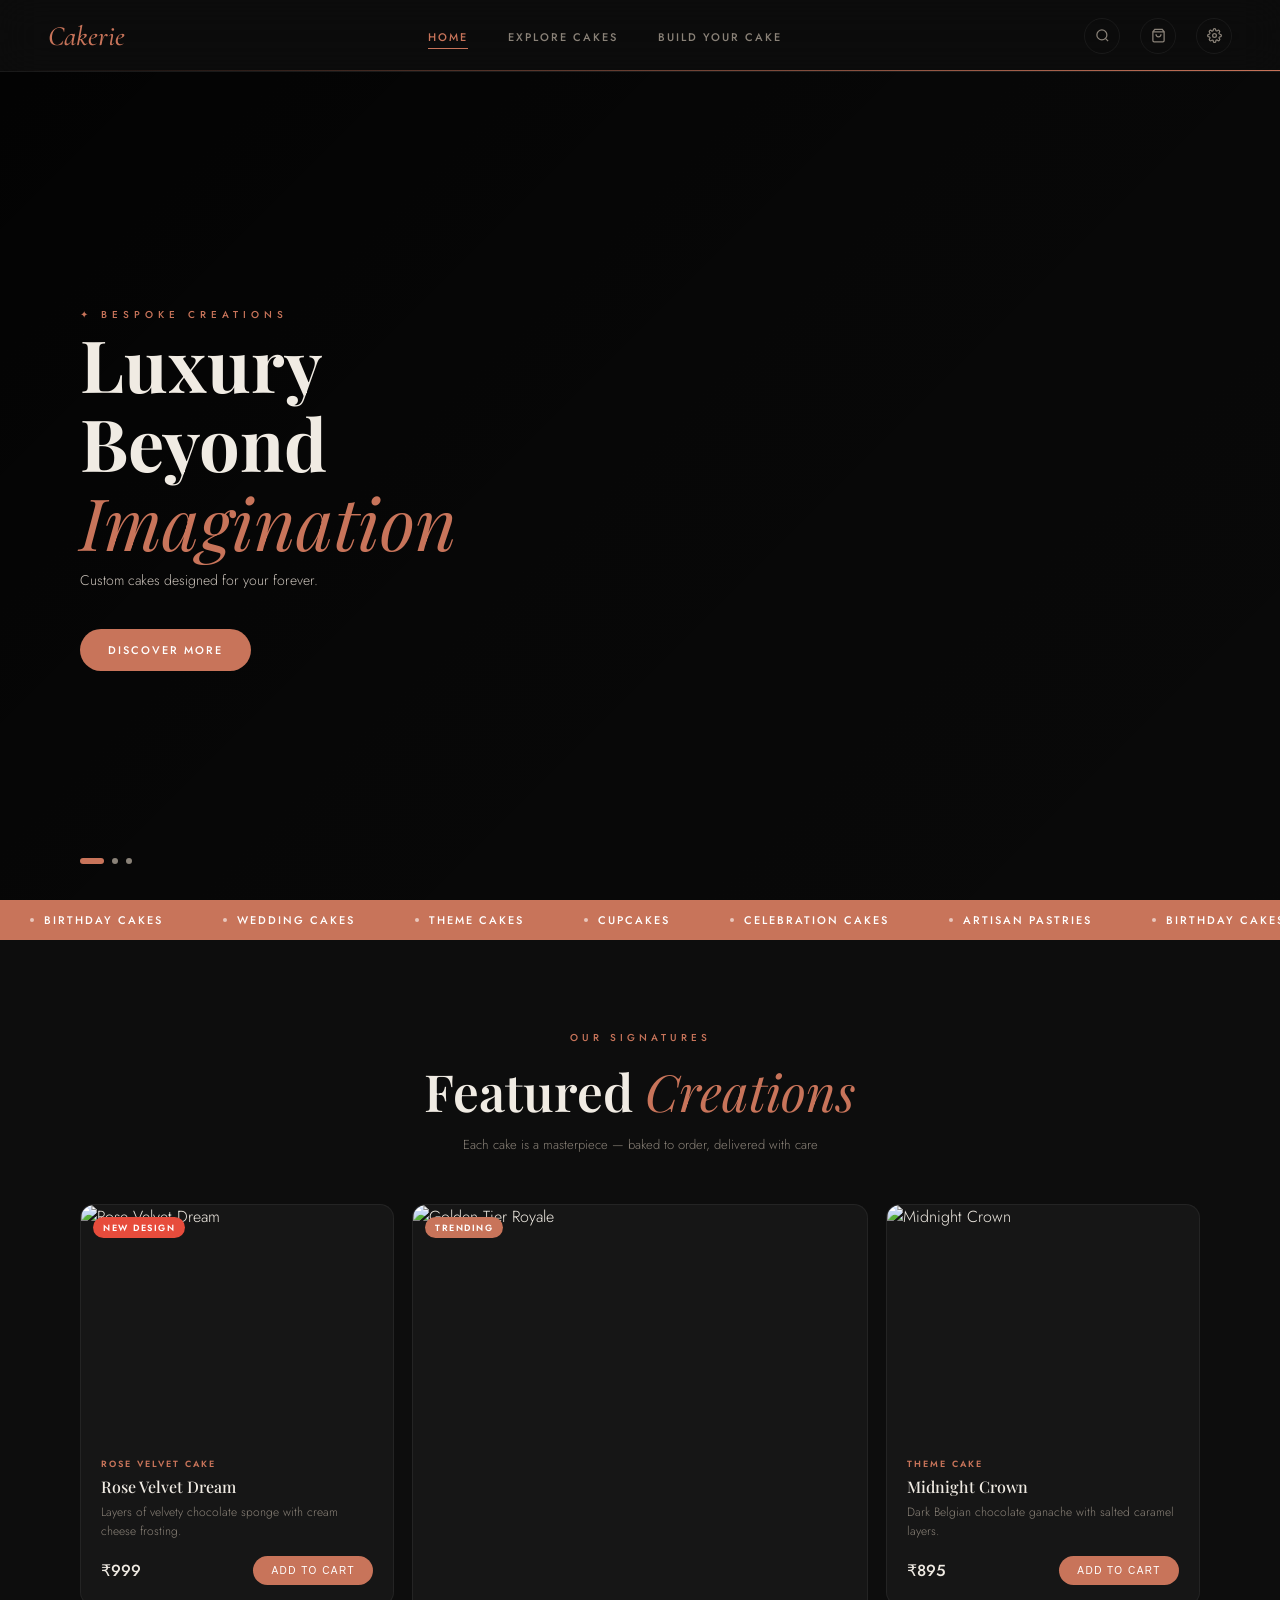
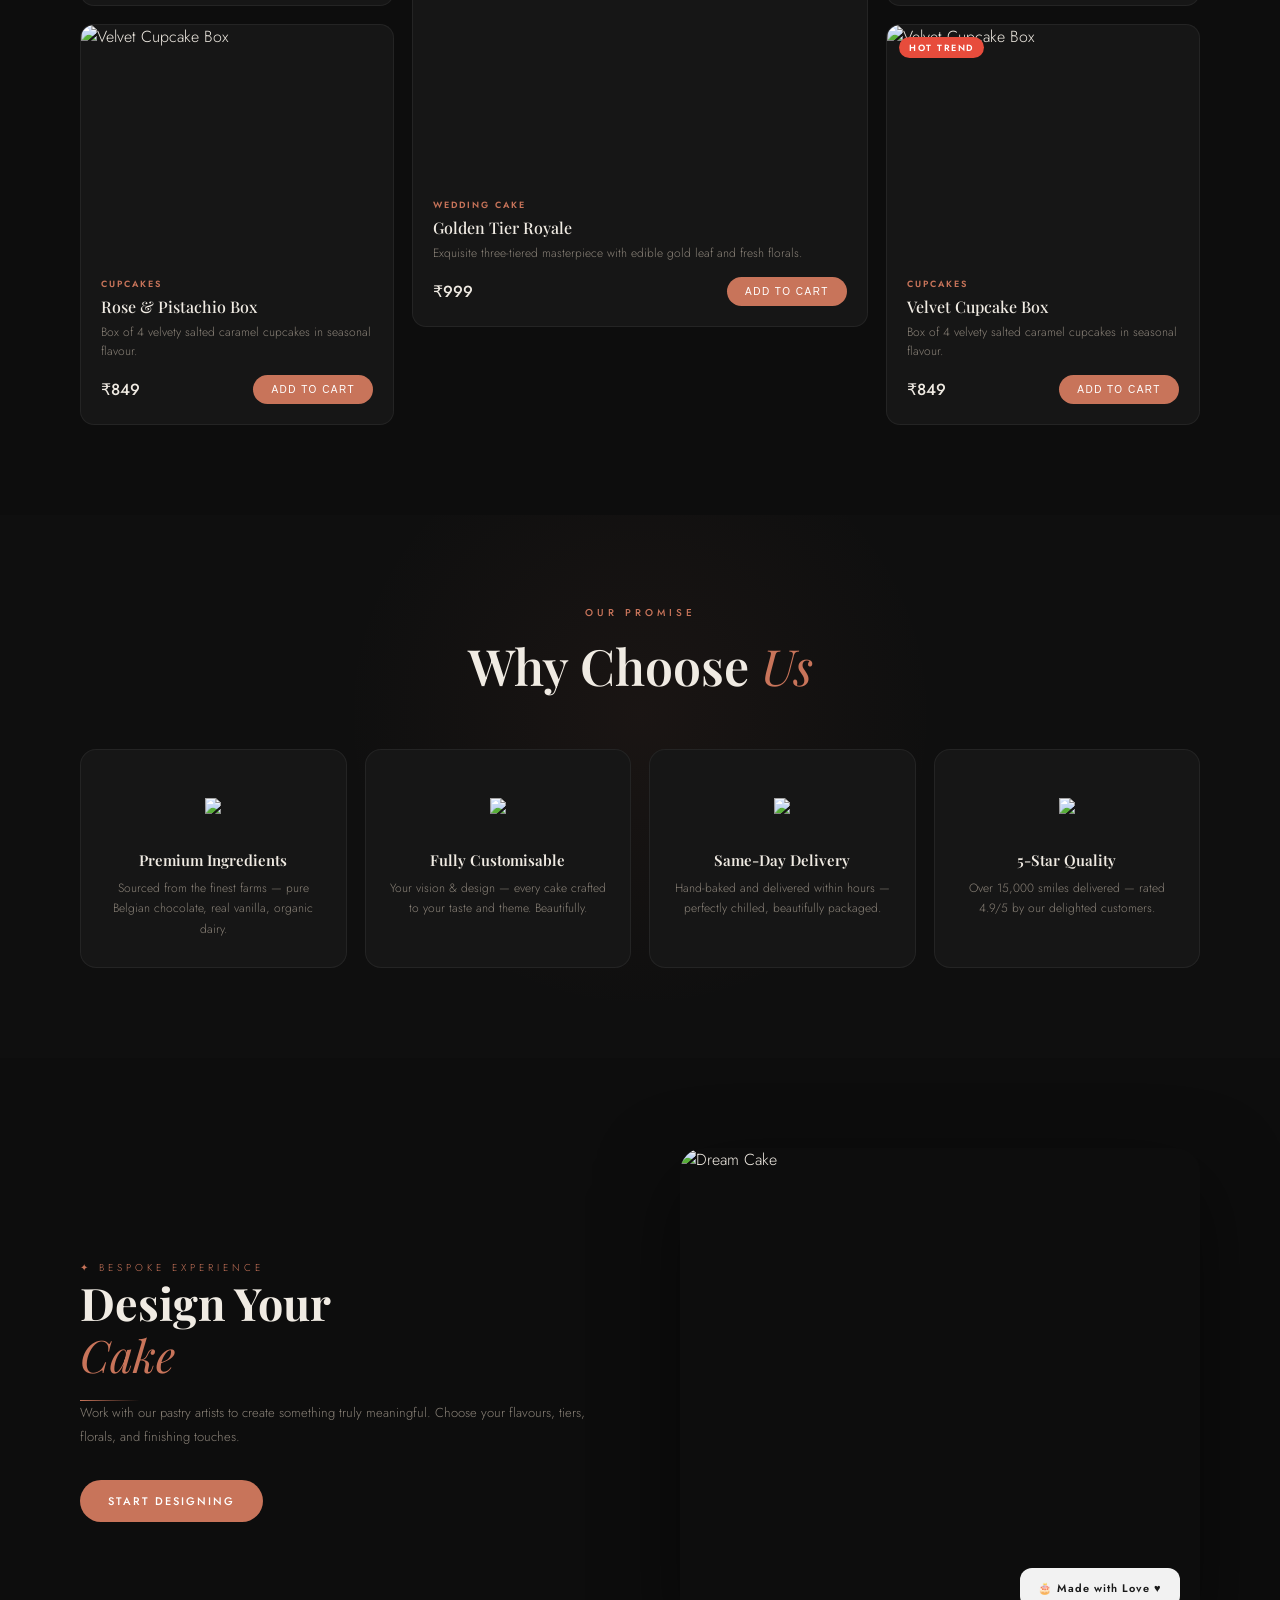
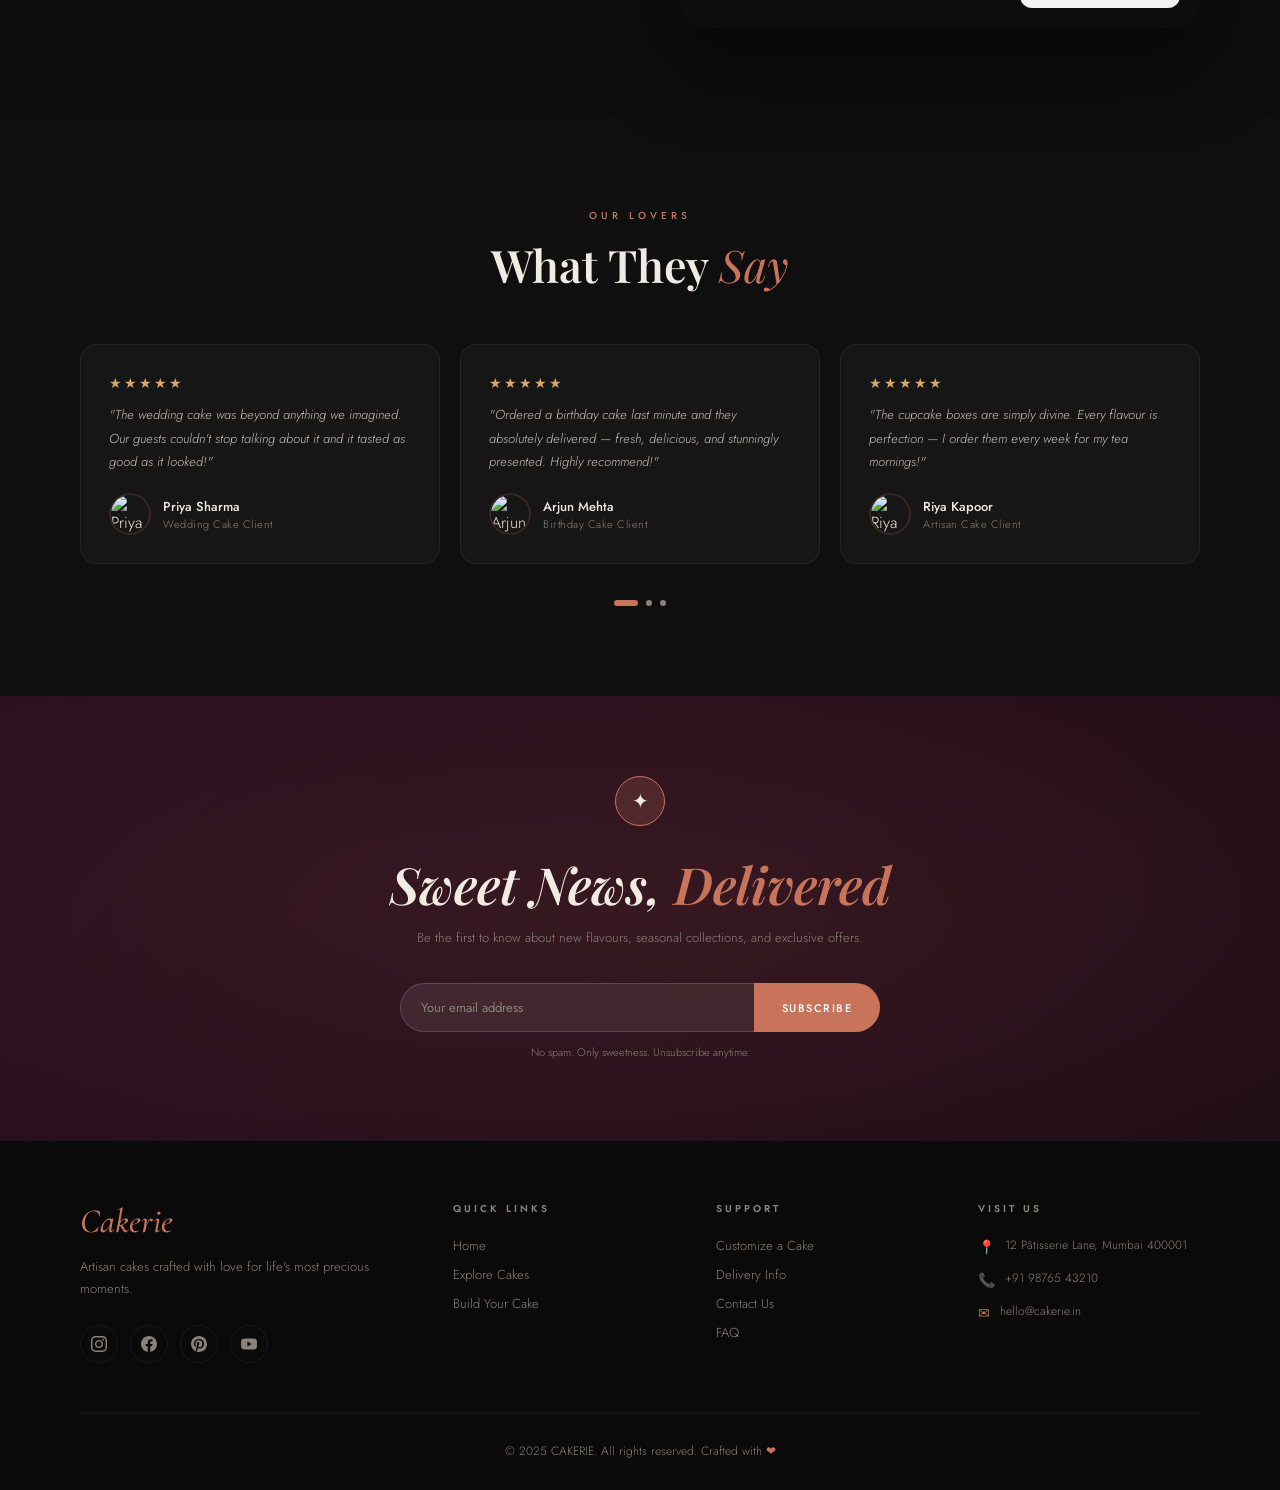
==== index.html @ caf5a342 "Made changes in 4 files" ====
<!DOCTYPE html>
<html lang="en">
<head>
  <meta charset="UTF-8" />
  <meta name="viewport" content="width=device-width, initial-scale=1.0"/>
  <title>Cakerie – Luxury Cakes</title>
  <link rel="preconnect" href="https://fonts.googleapis.com">
  <link rel="preconnect" href="https://fonts.gstatic.com" crossorigin>
  <link href="https://fonts.googleapis.com/css2?family=Playfair+Display:ital,wght@0,400;0,500;0,600;0,700;1,400;1,500&family=Cormorant+Garamond:ital,wght@0,300;0,400;0,500;1,400&family=Jost:wght@300;400;500;600&display=swap" rel="stylesheet">
  <link rel="stylesheet" href="style.css"/>
  <style>
    .hero {
      margin-top: 72px;
      height: calc(100vh - 72px);
      position: relative;
      overflow: hidden;
      display: flex;
      align-items: center;
    }
    .hero-slide {
      position: absolute;
      inset: 0;
      opacity: 0;
      transition: opacity 1.2s ease;
    }
    .hero-slide:nth-child(1) { animation: heroSlide1 18s ease infinite; }
    .hero-slide:nth-child(2) { animation: heroSlide2 18s ease infinite; }
    .hero-slide:nth-child(3) { animation: heroSlide3 18s ease infinite; }

    @keyframes heroSlide1 {
      0%, 30%  { opacity: 1; }
      35%, 65% { opacity: 0; }
      70%, 100%{ opacity: 0; }
    }
    @keyframes heroSlide2 {
      0%, 30%  { opacity: 0; }
      35%, 65% { opacity: 1; }
      70%, 100%{ opacity: 0; }
    }
    @keyframes heroSlide3 {
      0%, 60%  { opacity: 0; }
      65%, 95% { opacity: 1; }
      100%     { opacity: 0; }
    }

    .hero-slide img {
      width: 100%; height: 100%;
      object-fit: cover;
      animation: kenBurns 18s ease infinite;
    }
    @keyframes kenBurns {
      0%   { transform: scale(1) translateX(0); }
      50%  { transform: scale(1.06) translateX(-20px); }
      100% { transform: scale(1) translateX(0); }
    }

    .hero-overlay {
      position: absolute;
      inset: 0;
      background: linear-gradient(
        135deg,
        rgba(0,0,0,0.78) 0%,
        rgba(0,0,0,0.45) 50%,
        rgba(0,0,0,0.3) 100%
      );
    }

    .hero-content {
      position: relative;
      z-index: 5;
      padding: 0 80px;
      max-width: 600px;
    }

    .hero-eyebrow {
      font-size: 10px;
      font-weight: 500;
      letter-spacing: 5px;
      text-transform: uppercase;
      color: var(--accent);
      margin-bottom: 16px;
      animation: fadeInLeft 0.8s ease 0.3s both;
    }

    .hero-title {
      font-family: var(--font-serif);
      font-size: clamp(42px, 6vw, 72px);
      font-weight: 700;
      line-height: 1.1;
      color: var(--text-primary);
      margin-bottom: 8px;
      animation: fadeInLeft 0.9s ease 0.5s both;
    }
    .hero-title em {
      display: block;
      font-style: italic;
      font-weight: 400;
      color: var(--accent);
      animation: glowPulse 3s ease 1.5s infinite;
    }

    .hero-desc {
      font-size: 14px;
      color: var(--text-light);
      line-height: 1.7;
      margin-bottom: 36px;
      animation: fadeInLeft 1s ease 0.7s both;
    }

    .hero-cta {
      animation: fadeInLeft 1s ease 0.9s both;
    }
    .hero-dots {
      position: absolute;
      bottom: 36px;
      left: 80px;
      display: flex;
      gap: 8px;
      z-index: 5;
      animation: fadeIn 1s ease 1.5s both;
    }
.ticker-wrap {
  background: var(--accent);
  padding: 12px 0;
  overflow: hidden;
  position: relative;
}

.ticker-track {
  display: flex;
  gap: 0;
  white-space: nowrap;
  animation: marquee 22s linear infinite;
  width: max-content;
}
.ticker-item {
  display: inline-flex;
  align-items: center;
  gap: 10px;
  font-size: 11px;
  font-weight: 500;
  letter-spacing: 2px;
  text-transform: uppercase;
  color: #fff;
  padding: 0 30px;
}
.ticker-dot {
  width: 4px; height: 4px;
  background: rgba(255,255,255,0.6);
  border-radius: 50%;
  display: inline-block;
}
    .featured-section {
      padding: 90px 80px;
    }
    .featured-header {
      text-align: center;
      margin-bottom: 50px;
      animation: fadeInUp 0.8s ease both;
    }
    .featured-title {
      font-family: var(--font-serif);
      font-size: clamp(32px, 4vw, 52px);
      font-weight: 600;
      color: var(--text-primary);
    }
    .featured-title em {
      font-style: italic;
      color: var(--accent);
      font-weight: 400;
    }
    .featured-subtitle {
      font-size: 13px;
      color: var(--text-muted);
      margin-top: 10px;
    }

    .featured-grid {
      display: grid;
      grid-template-columns: 1fr 1.45fr 1fr;
      gap: 18px;
      align-items: start;
    }

    .featured-col {
      display: flex;
      flex-direction: column;
      gap: 18px;
    }

    .featured-center-card {
      position: relative;
    }
    .featured-center-card .product-card {
      animation-delay: 0.2s;
    }
    .featured-center-card .product-card-img {
      aspect-ratio: 3/4;
    }
.animate-float { animation: float 4s ease-in-out infinite; }
.animate-pulse-glow { animation: pulse-glow 2.5s ease infinite; }
.animate-fade-in-up { animation: fadeInUp 0.8s ease both; }
.anim-delay-1 { animation-delay: 0.1s; }
.anim-delay-2 { animation-delay: 0.2s; }
.anim-delay-3 { animation-delay: 0.3s; }
.anim-delay-4 { animation-delay: 0.4s; }
    .why-section {
      padding: 90px 80px;
      background: #0f0f0f;
      position: relative;
      overflow: hidden;
    }
    .why-section::before {
      content: '';
      position: absolute;
      top: -100px; left: 50%;
      transform: translateX(-50%);
      width: 600px; height: 600px;
      border-radius: 50%;
      background: radial-gradient(circle, rgba(200,116,90,0.06), transparent 70%);
      pointer-events: none;
    }
    .why-header {
      text-align: center;
      margin-bottom: 50px;
      position: relative;
      z-index: 1;
    }
    .why-title {
      font-family: var(--font-serif);
      font-size: clamp(30px, 4vw, 50px);
      font-weight: 600;
    }
    .why-title em { color: var(--accent); font-style: italic; font-weight: 400; }
    .why-grid {
      display: grid;
      grid-template-columns: repeat(4, 1fr);
      gap: 18px;
      position: relative;
      z-index: 1;
    }
    .design-section {
      padding: 90px 80px;
      display: grid;
      grid-template-columns: 1fr 1fr;
      gap: 80px;
      align-items: center;
    }
    .design-left { animation: fadeInLeft 0.9s ease 0.2s both; }
    .design-eyebrow {
      font-size: 10px;
      letter-spacing: 4px;
      text-transform: uppercase;
      color: var(--accent);
      margin-bottom: 16px;
    }
    .design-title {
      font-family: var(--font-serif);
      font-size: clamp(30px, 3.5vw, 50px);
      font-weight: 700;
      line-height: 1.15;
      margin-bottom: 20px;
    }
    .design-title em { color: var(--accent); font-style: italic; font-weight: 400; }
    .design-desc {
      font-size: 13px;
      color: var(--text-muted);
      line-height: 1.8;
      margin-bottom: 32px;
    }
    .design-right {
      position: relative;
      animation: fadeInRight 0.9s ease 0.3s both;
    }
    .design-img-wrap {
      border-radius: 24px;
      overflow: hidden;
      position: relative;
      box-shadow: 0 30px 80px rgba(0,0,0,0.5);
      animation: float 6s ease-in-out infinite;
    }
    .design-img-wrap img {
      width: 100%;
      height: 480px;
      object-fit: cover;
      transition: transform 0.6s ease;
    }
    .design-img-wrap:hover img { transform: scale(1.04); }
    .design-badge {
      position: absolute;
      bottom: 20px;
      right: 20px;
      background: rgba(255,255,255,0.95);
      color: #1a1a1a;
      padding: 12px 18px;
      border-radius: 12px;
      font-size: 11px;
      font-weight: 600;
      letter-spacing: 1px;
      backdrop-filter: blur(10px);
      animation: badgePop 0.6s cubic-bezier(0.34,1.56,0.64,1) 1s both;
    }
    .design-badge-icon { color: var(--accent); }
    .testimonial-section {
      padding: 90px 80px;
      background: #0f0f0f;
    }
    .testimonial-header {
      text-align: center;
      margin-bottom: 50px;
    }
    .testimonial-title {
      font-family: var(--font-serif);
      font-size: clamp(28px, 3.5vw, 48px);
      font-weight: 600;
    }
    .testimonial-title em { color: var(--accent); font-style: italic; font-weight: 400; }
    .testimonial-grid {
      display: grid;
      grid-template-columns: repeat(3, 1fr);
      gap: 20px;
    }
    .testimonial-card { animation-delay: 0.1s; }
    .testimonial-card:nth-child(2) { animation-delay: 0.2s; }
    .testimonial-card:nth-child(3) { animation-delay: 0.3s; }
    .testimonial-dots {
      display: flex;
      justify-content: center;
      margin-top: 36px;
      gap: 8px;
    }
    .newsletter-icon {
      width: 50px; height: 50px;
      border-radius: 50%;
      background: rgba(200,116,90,0.2);
      border: 1px solid var(--accent);
      display: flex; align-items: center; justify-content: center;
      font-size: 20px;
      margin: 0 auto 24px;
      animation: pulse-glow 2.5s ease infinite;
    }
    .newsletter-title {
      font-family: var(--font-serif);
      font-size: clamp(28px, 4vw, 52px);
      font-weight: 600;
      font-style: italic;
      text-align: center;
      margin-bottom: 10px;
      color: var(--text-primary);
    }
    .newsletter-title em { color: var(--accent); font-style: italic; }
    .newsletter-sub {
      text-align: center;
      font-size: 13px;
      color: var(--text-muted);
      margin-bottom: 36px;
    }
    .newsletter-wrap {
      text-align: center;
    }
    .newsletter-form {
      max-width: 480px;
      margin: 0 auto;
      display: flex;
    }
    .newsletter-note {
      font-size: 11px;
      color: var(--text-muted);
      margin-top: 12px;
      text-align: center;
    }

    @media (max-width: 1024px) {
      .featured-section {
        padding: 70px 40px;
      }
      .featured-grid {
        grid-template-columns: 1fr 1fr;
        gap: 16px;
      }
      .featured-center-card {
        grid-column: 1 / -1;
      }
      .why-section {
        padding: 70px 40px;
      }
      .why-grid {
        grid-template-columns: repeat(2, 1fr);
        gap: 16px;
      }
      .design-section {
        grid-template-columns: 1fr;
        gap: 40px;
      }
      .design-img-wrap {
        border-radius: 16px;
      }
      .design-img-wrap img {
        height: 380px;
      }
      .testimonial-section {
        padding: 70px 40px;
      }
      .testimonial-grid {
        grid-template-columns: repeat(2, 1fr);
        gap: 16px;
      }
    }

    @media (max-width: 767px) {
      .featured-section {
        padding: 50px 20px;
      }
      .featured-header {
        margin-bottom: 36px;
      }
      .featured-title {
        font-size: clamp(24px, 3.5vw, 36px);
      }
      .featured-subtitle {
        font-size: 12px;
      }
      .featured-grid {
        grid-template-columns: 1fr;
        gap: 12px;
      }
      .featured-col {
        gap: 12px;
      }
      .featured-center-card {
        grid-column: auto;
      }
      .why-section {
        padding: 50px 20px;
      }
      .why-title {
        font-size: clamp(24px, 3.5vw, 36px);
      }
      .why-grid {
        grid-template-columns: repeat(2, 1fr);
        gap: 12px;
      }
      .design-section {
        gap: 20px;
      }
      .design-title {
        font-size: clamp(24px, 3.5vw, 36px);
      }
      .design-img-wrap img {
        height: 300px;
      }
      .testimonial-section {
        padding: 50px 20px;
      }
      .testimonial-title {
        font-size: clamp(24px, 3.5vw, 36px);
      }
      .testimonial-grid {
        grid-template-columns: 1fr;
        gap: 12px;
      }
      .hero-arrows {
        display: none;
      }
      .hero-dots {
        left: 20px;
        bottom: 20px;
      }
    }

    @media (max-width: 639px) {
      .featured-section {
        padding: 36px 12px;
      }
      .featured-header {
        margin-bottom: 24px;
      }
      .featured-title {
        font-size: clamp(20px, 3vw, 28px);
      }
      .featured-subtitle {
        font-size: 11px;
      }
      .featured-grid {
        gap: 10px;
      }
      .featured-col {
        gap: 10px;
      }
      .why-section {
        padding: 36px 12px;
      }
      .why-header {
        margin-bottom: 28px;
      }
      .why-title {
        font-size: clamp(20px, 3vw, 28px);
      }
      .why-grid {
        grid-template-columns: 1fr;
        gap: 10px;
      }
      .feature-card {
        padding: 16px 12px;
      }
      .design-section {
        padding: 36px 12px;
        gap: 16px;
      }
      .design-title {
        font-size: clamp(20px, 3vw, 28px);
      }
      .design-desc {
        font-size: 12px;
      }
      .design-img-wrap img {
        height: 240px;
      }
      .design-badge {
        padding: 10px 14px;
        font-size: 10px;
      }
      .testimonial-section {
        padding: 36px 12px;
      }
      .testimonial-header {
        margin-bottom: 24px;
      }
      .testimonial-title {
        font-size: clamp(20px, 3vw, 28px);
      }
      .testimonial-grid {
        gap: 10px;
      }
      .newsletter-icon {
        width: 44px;
        height: 44px;
        font-size: 18px;
        margin: 0 auto 16px;
      }
      .newsletter-title {
        font-size: clamp(20px, 3.5vw, 36px);
      }
      .newsletter-sub {
        font-size: 12px;
      }
      .hero-dots {
        left: 12px;
      }
    }

    @media (max-width: 479px) {
      .featured-section {
        padding: 28px 8px;
      }
      .featured-header {
        margin-bottom: 20px;
      }
      .featured-title {
        font-size: clamp(18px, 2.5vw, 24px);
      }
      .featured-col {
        gap: 8px;
      }
      .featured-grid {
        gap: 8px;
      }
      .why-section {
        padding: 28px 8px;
      }
      .why-title {
        font-size: clamp(18px, 2.5vw, 24px);
      }
      .why-grid {
        gap: 8px;
      }
      .feature-card {
        padding: 12px 10px;
      }
      .design-section {
        padding: 28px 8px;
        gap: 12px;
      }
      .design-title {
        font-size: clamp(18px, 2.5vw, 26px);
      }
      .design-img-wrap img {
        height: 200px;
      }
      .testimonial-section {
        padding: 28px 8px;
      }
      .testimonial-title {
        font-size: clamp(18px, 2.5vw, 24px);
      }
      .testimonial-card {
        padding: 12px;
      }
      .newsletter-icon {
        width: 40px;
        height: 40px;
        font-size: 16px;
      }
      .newsletter-title {
        font-size: clamp(18px, 3vw, 28px);
      }
      .hero-dots {
        left: 8px;
        gap: 6px;
      }
    }
  </style>
</head>
<body>
  <nav class="navbar">
  <a href="index.html" class="nav-logo">Cakerie</a>
  
  <ul class="nav-links">
    <li><a href="index.html" class="active">Home</a></li>
    <li><a href="explore.html">Explore Cakes</a></li>
    <li><a href="build.html">Build Your Cake</a></li>
  </ul>
  
  <div class="nav-right">
    <div class="nav-icons">
      <a href="#" class="nav-icon" title="Search">
        <svg width="15" height="15" fill="none" stroke="currentColor" stroke-width="2" viewBox="0 0 24 24">
          <circle cx="11" cy="11" r="8"/>
          <path d="m21 21-4.35-4.35"/>
        </svg>
      </a>
      <a href="#" class="nav-icon" title="Cart">
        <svg width="15" height="15" fill="none" stroke="currentColor" stroke-width="2" viewBox="0 0 24 24">
          <path d="M6 2 3 6v14a2 2 0 0 0 2 2h14a2 2 0 0 0 2-2V6l-3-4z"/>
          <line x1="3" y1="6" x2="21" y2="6"/>
          <path d="M16 10a4 4 0 0 1-8 0"/>
        </svg>
      </a>
      <a href="#" class="nav-icon" title="Settings">
        <svg width="15" height="15" fill="none" stroke="currentColor" stroke-width="2" viewBox="0 0 24 24">
          <circle cx="12" cy="12" r="3"/>
          <path d="M19.4 15a1.65 1.65 0 0 0 .33 1.82l.06.06a2 2 0 0 1-2.83 2.83l-.06-.06a1.65 1.65 0 0 0-1.82-.33 1.65 1.65 0 0 0-1 1.51V21a2 2 0 0 1-4 0v-.09A1.65 1.65 0 0 0 9 19.4a1.65 1.65 0 0 0-1.82.33l-.06.06a2 2 0 0 1-2.83-2.83l.06-.06A1.65 1.65 0 0 0 4.68 15a1.65 1.65 0 0 0-1.51-1H3a2 2 0 0 1 0-4h.09A1.65 1.65 0 0 0 4.6 9a1.65 1.65 0 0 0-.33-1.82l-.06-.06a2 2 0 0 1 2.83-2.83l.06.06A1.65 1.65 0 0 0 9 4.68a1.65 1.65 0 0 0 1-1.51V3a2 2 0 0 1 4 0v.09a1.65 1.65 0 0 0 1 1.51 1.65 1.65 0 0 0 1.82-.33l.06-.06a2 2 0 0 1 2.83 2.83l-.06.06A1.65 1.65 0 0 0 19.4 9a1.65 1.65 0 0 0 1.51 1H21a2 2 0 0 1 0 4h-.09a1.65 1.65 0 0 0-1.51 1z"/>
        </svg>
      </a>
    </div>
    
   
    <div class="hamburger">
      <input type="checkbox" id="menu-toggle" class="hamburger-checkbox">
      <label for="menu-toggle" class="hamburger-label">
        <span></span>
        <span></span>
        <span></span>
      </label>
    </div>
  </div>
</nav>
  <section class="hero">
    <div class="hero-slides">
      <div class="hero-slide">
        <img src="https://images.unsplash.com/photo-1621303837174-89787a7d4729?w=1400&q=80" alt="Wedding Cake"/>
      </div>
      <div class="hero-slide">
        <img src="https://images.unsplash.com/photo-1558618666-fcd25c85cd64?w=1400&q=80" alt="Birthday Cake"/>
      </div>
      <div class="hero-slide">
        <img src="https://images.unsplash.com/photo-1578985545062-69928b1d9587?w=1400&q=80" alt="Luxury Cake"/>
      </div>
    </div>
    <div class="hero-overlay"></div>
    <div class="hero-content">
      <span class="hero-eyebrow">✦ Bespoke Creations</span>
      <h1 class="hero-title">
        Luxury Beyond
        <em>Imagination</em>
      </h1>
      <p class="hero-desc">Custom cakes designed for your forever.</p>
      <div class="hero-cta">
        <a href="explore.html" class="btn-primary"><span>Discover More</span></a>
      </div>
    </div>
    <div class="hero-dots">
      <div class="dot active"></div>
      <div class="dot"></div>
      <div class="dot"></div>
    </div>
  </section>
  <div class="ticker-wrap">
    <div class="ticker-track">
      <span class="ticker-item"><span class="ticker-dot"></span> Birthday Cakes</span>
      <span class="ticker-item"><span class="ticker-dot"></span> Wedding Cakes</span>
      <span class="ticker-item"><span class="ticker-dot"></span> Theme Cakes</span>
      <span class="ticker-item"><span class="ticker-dot"></span> Cupcakes</span>
      <span class="ticker-item"><span class="ticker-dot"></span> Celebration Cakes</span>
      <span class="ticker-item"><span class="ticker-dot"></span> Artisan Pastries</span>
      <span class="ticker-item"><span class="ticker-dot"></span> Birthday Cakes</span>
      <span class="ticker-item"><span class="ticker-dot"></span> Wedding Cakes</span>
      <span class="ticker-item"><span class="ticker-dot"></span> Theme Cakes</span>
      <span class="ticker-item"><span class="ticker-dot"></span> Cupcakes</span>
      <span class="ticker-item"><span class="ticker-dot"></span> Celebration Cakes</span>
      <span class="ticker-item"><span class="ticker-dot"></span> Artisan Pastries</span>
    </div>
  </div>
  <section class="featured-section">
    <div class="featured-header">
      <span class="section-label">Our Signatures</span>
      <h2 class="featured-title">Featured <em>Creations</em></h2>
      <p class="featured-subtitle">Each cake is a masterpiece — baked to order, delivered with care</p>
    </div>
    <div class="featured-grid">
      <div class="featured-col">
        <div class="product-card animate-fade-in-up anim-delay-1">
          <div class="product-card-img">
            <img src="https://images.unsplash.com/photo-1562777717-dc6984f65a63?w=600&q=80" alt="Rose Velvet Dream"/>
            <div class="product-card-overlay">
              <a href="explore.html" class="btn-outline" style="font-size:10px;padding:8px 16px;">View Details</a>
            </div>
            <span class="product-card-badge badge-hot">New Design</span>
          </div>
          <div class="product-card-body">
            <div class="product-card-cat">Rose Velvet Cake</div>
            <div class="product-card-name">Rose Velvet Dream</div>
            <p class="product-card-desc">Layers of velvety chocolate sponge with cream cheese frosting.</p>
            <div class="product-card-footer">
              <span class="product-price">₹999</span>
              <button class="btn-cart">Add to Cart</button>
            </div>
          </div>
        </div>
        <div class="product-card animate-fade-in-up anim-delay-3" style="animation-delay:0.5s;">
          <div class="product-card-img">
            <img src="https://images.unsplash.com/photo-1514517521153-1be72277b32f?w=600&q=80" alt="Velvet Cupcake Box"/>
            <div class="product-card-overlay">
              <a href="explore.html" class="btn-outline" style="font-size:10px;padding:8px 16px;">View Details</a>
            </div>
          </div>
          <div class="product-card-body">
            <div class="product-card-cat">Cupcakes</div>
            <div class="product-card-name">Rose & Pistachio Box</div>
            <p class="product-card-desc">Box of 4 velvety salted caramel cupcakes in seasonal flavour.</p>
            <div class="product-card-footer">
              <span class="product-price">₹849</span>
              <button class="btn-cart">Add to Cart</button>
            </div>
          </div>
        </div>
      </div>
      <div class="featured-center-card">
        <div class="product-card" style="animation-delay:0.2s;">
          <div class="product-card-img" style="aspect-ratio:3/3.8;">
            <img src="https://images.unsplash.com/photo-1586985289688-ca3cf47d3e6e?w=800&q=80" alt="Golden Tier Royale"/>
            <div class="product-card-overlay">
              <a href="explore.html" class="btn-outline">View Details</a>
            </div>
            <span class="product-card-badge badge-popular">Trending</span>
          </div>
          <div class="product-card-body">
            <div class="product-card-cat">Wedding Cake</div>
            <div class="product-card-name">Golden Tier Royale</div>
            <p class="product-card-desc">Exquisite three-tiered masterpiece with edible gold leaf and fresh florals.</p>
            <div class="product-card-footer">
              <span class="product-price">₹999</span>
              <button class="btn-cart">Add to Cart</button>
            </div>
          </div>
        </div>
      </div>
      <div class="featured-col">
        <div class="product-card animate-fade-in-up anim-delay-2" style="animation-delay:0.3s;">
          <div class="product-card-img">
            <img src="https://images.unsplash.com/photo-1606890737304-57a1ca8a5b62?w=600&q=80" alt="Midnight Crown"/>
            <div class="product-card-overlay">
              <a href="explore.html" class="btn-outline" style="font-size:10px;padding:8px 16px;">View Details</a>
            </div>
          </div>
          <div class="product-card-body">
            <div class="product-card-cat">Theme Cake</div>
            <div class="product-card-name">Midnight Crown</div>
            <p class="product-card-desc">Dark Belgian chocolate ganache with salted caramel layers.</p>
            <div class="product-card-footer">
              <span class="product-price">₹895</span>
              <button class="btn-cart">Add to Cart</button>
            </div>
          </div>
        </div>
        <div class="product-card animate-fade-in-up" style="animation-delay:0.6s;">
          <div class="product-card-img">
            <img src="https://images.unsplash.com/photo-1563729784474-d77dbb933a9e?w=600&q=80" alt="Velvet Cupcake Box"/>
            <div class="product-card-overlay">
              <a href="explore.html" class="btn-outline" style="font-size:10px;padding:8px 16px;">View Details</a>
            </div>
            <span class="product-card-badge badge-hot">Hot Trend</span>
          </div>
          <div class="product-card-body">
            <div class="product-card-cat">Cupcakes</div>
            <div class="product-card-name">Velvet Cupcake Box</div>
            <p class="product-card-desc">Box of 4 velvety salted caramel cupcakes in seasonal flavour.</p>
            <div class="product-card-footer">
              <span class="product-price">₹849</span>
              <button class="btn-cart">Add to Cart</button>
            </div>
          </div>
        </div>
      </div>
    </div>
  </section>
  <section class="why-section">
    <div class="why-header">
      <span class="section-label">Our Promise</span>
      <h2 class="why-title">Why Choose <em>Us</em></h2>
    </div>
    <div class="why-grid">
      <div class="feature-card animate-fade-in-up anim-delay-1">
        <div class="feature-icon"><img src="https://www.svgrepo.com/show/498171/medal-star.svg"></div>
        <div class="feature-title">Premium Ingredients</div>
        <p class="feature-desc">Sourced from the finest farms — pure Belgian chocolate, real vanilla, organic dairy.</p>
      </div>
      <div class="feature-card animate-fade-in-up anim-delay-2">
        <div class="feature-icon"><img src="https://www.svgrepo.com/show/532242/palette.svg"></div>
        <div class="feature-title">Fully Customisable</div>
        <p class="feature-desc">Your vision & design — every cake crafted to your taste and theme. Beautifully.</p>
      </div>
      <div class="feature-card animate-fade-in-up anim-delay-3">
        <div class="feature-icon"><img src="https://www.svgrepo.com/show/511613/car-round-650.svg"></div>
        <div class="feature-title">Same-Day Delivery</div>
        <p class="feature-desc">Hand-baked and delivered within hours — perfectly chilled, beautifully packaged.</p>
      </div>
      <div class="feature-card animate-fade-in-up anim-delay-4">
        <div class="feature-icon"><img src="https://www.svgrepo.com/show/529943/star-fall-minimalistic.svg"></div>
        <div class="feature-title">5-Star Quality</div>
        <p class="feature-desc">Over 15,000 smiles delivered — rated 4.9/5 by our delighted customers.</p>
      </div>
    </div>
  </section>
  <section class="design-section">
    <div class="design-left">
      <span class="design-eyebrow">✦ Bespoke Experience</span>
      <h2 class="design-title">
        Design Your<br/>
        <em>Cake</em>
      </h2>
      <div class="section-divider"></div>
      <p class="design-desc">Work with our pastry artists to create something truly meaningful. Choose your flavours, tiers, florals, and finishing touches.</p>
      <a href="build.html" class="btn-primary"><span>Start Designing</span></a>
    </div>
    <div class="design-right">
      <div class="design-img-wrap">
        <img src="https://images.unsplash.com/photo-1571115177098-24ec42ed204d?w=800&q=80" alt="Dream Cake"/>
        <div class="design-badge">
          <span class="design-badge-icon">🎂</span> Made with Love ♥
        </div>
      </div>
    </div>
  </section>
  <section class="testimonial-section">
    <div class="testimonial-header">
      <span class="section-label">Our Lovers</span>
      <h2 class="testimonial-title">What They <em>Say</em></h2>
    </div>
    <div class="testimonial-grid">
      <div class="testimonial-card" style="animation-delay:0.1s;">
        <div class="stars">
          <span class="star">★</span><span class="star">★</span><span class="star">★</span><span class="star">★</span><span class="star">★</span>
        </div>
        <p class="testimonial-text">"The wedding cake was beyond anything we imagined. Our guests couldn't stop talking about it and it tasted as good as it looked!"</p>
        <div class="testimonial-author">
          <img class="author-avatar" src="https://i.pravatar.cc/80?img=47" alt="Priya Sharma"/>
          <div>
            <div class="author-name">Priya Sharma</div>
            <div class="author-role">Wedding Cake Client</div>
          </div>
        </div>
      </div>
      <div class="testimonial-card" style="animation-delay:0.2s;">
        <div class="stars">
          <span class="star">★</span><span class="star">★</span><span class="star">★</span><span class="star">★</span><span class="star">★</span>
        </div>
        <p class="testimonial-text">"Ordered a birthday cake last minute and they absolutely delivered — fresh, delicious, and stunningly presented. Highly recommend!"</p>
        <div class="testimonial-author">
          <img class="author-avatar" src="https://i.pravatar.cc/80?img=32" alt="Arjun Mehta"/>
          <div>
            <div class="author-name">Arjun Mehta</div>
            <div class="author-role">Birthday Cake Client</div>
          </div>
        </div>
      </div>
      <div class="testimonial-card" style="animation-delay:0.3s;">
        <div class="stars">
          <span class="star">★</span><span class="star">★</span><span class="star">★</span><span class="star">★</span><span class="star">★</span>
        </div>
        <p class="testimonial-text">"The cupcake boxes are simply divine. Every flavour is perfection — I order them every week for my tea mornings!"</p>
        <div class="testimonial-author">
          <img class="author-avatar" src="https://i.pravatar.cc/80?img=56" alt="Riya Kapoor"/>
          <div>
            <div class="author-name">Riya Kapoor</div>
            <div class="author-role">Artisan Cake Client</div>
          </div>
        </div>
      </div>
    </div>
    <div class="testimonial-dots">
      <div class="dot active"></div>
      <div class="dot"></div>
      <div class="dot"></div>
    </div>
  </section>
  <section class="newsletter-section">
    <div style="position:relative;z-index:1;animation:fadeInUp 0.8s ease both;">
      <div class="newsletter-icon">✦</div>
      <h2 class="newsletter-title">Sweet News, <em>Delivered</em></h2>
      <p class="newsletter-sub">Be the first to know about new flavours, seasonal collections, and exclusive offers.</p>
      <div class="newsletter-wrap">
        <form class="newsletter-form">
          <input type="email" class="newsletter-input" placeholder="Your email address" required/>
          <button type="submit" class="newsletter-btn">Subscribe</button>
        </form>
        <p class="newsletter-note">No spam. Only sweetness. Unsubscribe anytime.</p>
      </div>
    </div>
  </section>
  <footer>
    <div class="footer-grid">
      <div>
        <a href="index.html" class="footer-logo">Cakerie</a>
        <p class="footer-tagline">Artisan cakes crafted with love for life's most precious moments.</p>
        <div class="footer-socials">
          <a href="#" class="social-icon" title="Instagram">
            <svg width="16" height="16" fill="currentColor" viewBox="0 0 24 24"><path d="M12 2.163c3.204 0 3.584.012 4.85.07 3.252.148 4.771 1.691 4.919 4.919.058 1.265.069 1.645.069 4.849 0 3.205-.012 3.584-.069 4.849-.149 3.225-1.664 4.771-4.919 4.919-1.266.058-1.644.07-4.85.07-3.204 0-3.584-.012-4.849-.07-3.26-.149-4.771-1.699-4.919-4.92-.058-1.265-.07-1.644-.07-4.849 0-3.204.013-3.583.07-4.849.149-3.227 1.664-4.771 4.919-4.919 1.266-.057 1.645-.069 4.849-.069zm0-2.163c-3.259 0-3.667.014-4.947.072-4.358.2-6.78 2.618-6.98 6.98-.059 1.281-.073 1.689-.073 4.948 0 3.259.014 3.668.072 4.948.2 4.358 2.618 6.78 6.98 6.98 1.281.058 1.689.072 4.948.072 3.259 0 3.668-.014 4.948-.072 4.354-.2 6.782-2.618 6.979-6.98.059-1.28.073-1.689.073-4.948 0-3.259-.014-3.667-.072-4.947-.196-4.354-2.617-6.78-6.979-6.98-1.281-.059-1.69-.073-4.949-.073zm0 5.838c-3.403 0-6.162 2.759-6.162 6.162s2.759 6.163 6.162 6.163 6.162-2.759 6.162-6.163c0-3.403-2.759-6.162-6.162-6.162zm0 10.162c-2.209 0-4-1.79-4-4 0-2.209 1.791-4 4-4s4 1.791 4 4c0 2.21-1.791 4-4 4zm6.406-11.845c-.796 0-1.441.645-1.441 1.44s.645 1.44 1.441 1.44c.795 0 1.439-.645 1.439-1.44s-.644-1.44-1.439-1.44z"/></svg>
          </a>
          <a href="#" class="social-icon" title="Facebook">
            <svg width="16" height="16" fill="currentColor" viewBox="0 0 24 24"><path d="M24 12.073c0-6.627-5.373-12-12-12s-12 5.373-12 12c0 5.99 4.388 10.954 10.125 11.854v-8.385H7.078v-3.47h3.047V9.43c0-3.007 1.792-4.669 4.533-4.669 1.312 0 2.686.235 2.686.235v2.953H15.83c-1.491 0-1.956.925-1.956 1.874v2.25h3.328l-.532 3.47h-2.796v8.385C19.612 23.027 24 18.062 24 12.073z"/></svg>
          </a>
          <a href="#" class="social-icon" title="Pinterest">
            <svg width="16" height="16" fill="currentColor" viewBox="0 0 24 24"><path d="M12 0c-6.627 0-12 5.372-12 12 0 5.084 3.163 9.426 7.627 11.174-.105-.949-.2-2.405.042-3.441.218-.937 1.407-5.965 1.407-5.965s-.359-.719-.359-1.782c0-1.668.967-2.914 2.171-2.914 1.023 0 1.518.769 1.518 1.69 0 1.029-.655 2.568-.994 3.995-.283 1.194.599 2.169 1.777 2.169 2.133 0 3.772-2.249 3.772-5.495 0-2.873-2.064-4.882-5.012-4.882-3.414 0-5.418 2.561-5.418 5.207 0 1.031.397 2.138.893 2.738a.36.36 0 0 1 .083.345l-.333 1.36c-.053.22-.174.267-.402.161-1.499-.698-2.436-2.889-2.436-4.649 0-3.785 2.75-7.262 7.929-7.262 4.163 0 7.398 2.967 7.398 6.931 0 4.136-2.607 7.464-6.227 7.464-1.216 0-2.359-.632-2.75-1.378l-.748 2.853c-.271 1.043-1.002 2.35-1.492 3.146C9.57 23.812 10.763 24 12 24c6.627 0 12-5.373 12-12 0-6.628-5.373-12-12-12z"/></svg>
          </a>
          <a href="#" class="social-icon" title="YouTube">
            <svg width="16" height="16" fill="currentColor" viewBox="0 0 24 24"><path d="M23.495 6.205a3.007 3.007 0 0 0-2.088-2.088c-1.87-.501-9.396-.501-9.396-.501s-7.507-.01-9.396.501A3.007 3.007 0 0 0 .527 6.205a31.247 31.247 0 0 0-.522 5.805 31.247 31.247 0 0 0 .522 5.783 3.007 3.007 0 0 0 2.088 2.088c1.868.502 9.396.502 9.396.502s7.506 0 9.396-.502a3.007 3.007 0 0 0 2.088-2.088 31.247 31.247 0 0 0 .5-5.783 31.247 31.247 0 0 0-.5-5.805zM9.609 15.601V8.408l6.264 3.602z"/></svg>
          </a>
        </div>
      </div>
      <div>
        <div class="footer-heading">Quick Links</div>
        <div class="footer-links">
          <a href="index.html">Home</a>
          <a href="explore.html">Explore Cakes</a>
          <a href="build.html">Build Your Cake</a>
          
        </div>
      </div>
      <div>
        <div class="footer-heading">Support</div>
        <div class="footer-links">
          <a href="#">Customize a Cake</a>
          <a href="#">Delivery Info</a>
          <a href="#">Contact Us</a>
          <a href="#">FAQ</a>
        </div>
      </div>
      <div>
        <div class="footer-heading">Visit Us</div>
        <div class="footer-contact-item">
          <span class="footer-contact-icon">📍</span>
          <span>12 Pâtisserie Lane, Mumbai 400001</span>
        </div>
        <div class="footer-contact-item">
          <span class="footer-contact-icon">📞</span>
          <span>+91 98765 43210</span>
        </div>
        <div class="footer-contact-item">
          <span class="footer-contact-icon">✉</span>
          <span>hello@cakerie.in</span>
        </div>
      </div>
    </div>
    <div class="footer-bottom">
      © 2025 CAKERIE. All rights reserved. Crafted with <span class="heart">❤</span>
    </div>
  </footer>
</body>
</html>
---- style.css ----
:root {
  --bg-dark: #0d0d0d;
  --bg-card: #161616;
  --bg-card2: #1a1a1a;
  --accent: #c8745a;
  --accent-light: #e8957a;
  --accent-gold: #d4a96a;
  --text-primary: #f0ebe3;
  --text-muted: #8a8278;
  --text-light: #c8c0b8;
  --border: rgba(200,116,90,0.18);
  --border-subtle: rgba(255,255,255,0.06);
  --font-serif: 'Playfair Display', serif;
  --font-display: 'Cormorant Garamond', serif;
  --font-body: 'Jost', sans-serif;
}

*, *::before, *::after { box-sizing: border-box; margin: 0; padding: 0; }

html { scroll-behavior: smooth; }

body {
  background: var(--bg-dark);
  color: var(--text-primary);
  font-family: var(--font-body);
  font-weight: 300;
  overflow-x: hidden;
}

a { text-decoration: none; color: inherit; transition: color 0.3s ease; }
img { display: block; max-width: 100%; }
ul { list-style: none; }


@keyframes fadeInUp {
  from { opacity: 0; transform: translateY(40px); }
  to   { opacity: 1; transform: translateY(0); }
}
@keyframes fadeInDown {
  from { opacity: 0; transform: translateY(-30px); }
  to   { opacity: 1; transform: translateY(0); }
}
@keyframes fadeInLeft {
  from { opacity: 0; transform: translateX(-50px); }
  to   { opacity: 1; transform: translateX(0); }
}
@keyframes fadeInRight {
  from { opacity: 0; transform: translateX(50px); }
  to   { opacity: 1; transform: translateX(0); }
}
@keyframes fadeIn {
  from { opacity: 0; }
  to   { opacity: 1; }
}
@keyframes scaleIn {
  from { opacity: 0; transform: scale(0.85); }
  to   { opacity: 1; transform: scale(1); }
}
@keyframes shimmer {
  0%   { background-position: -200% center; }
  100% { background-position: 200% center; }
}
@keyframes float {
  0%, 100% { transform: translateY(0px); }
  50%       { transform: translateY(-12px); }
}
@keyframes pulse-glow {
  0%, 100% { box-shadow: 0 0 20px rgba(200,116,90,0.3); }
  50%       { box-shadow: 0 0 40px rgba(200,116,90,0.6); }
}
@keyframes marquee {
  0%   { transform: translateX(0); }
  100% { transform: translateX(-50%); }
}
@keyframes spin-slow {
  from { transform: rotate(0deg); }
  to   { transform: rotate(360deg); }
}
@keyframes slideInBanner {
  0%   { opacity: 0; transform: scale(1.08) translateX(20px); }
  100% { opacity: 1; transform: scale(1) translateX(0); }
}
@keyframes glowPulse {
  0%, 100% { text-shadow: 0 0 20px rgba(200,116,90,0.4); }
  50%       { text-shadow: 0 0 40px rgba(200,116,90,0.8), 0 0 60px rgba(200,116,90,0.4); }
}
@keyframes starTwinkle {
  0%, 100% { opacity: 1; transform: scale(1); }
  50%       { opacity: 0.6; transform: scale(0.8); }
}
@keyframes backgroundShift {
  0%   { background-position: 0% 50%; }
  50%  { background-position: 100% 50%; }
  100% { background-position: 0% 50%; }
}
@keyframes navSlide {
  from { opacity: 0; transform: translateY(-100%); }
  to   { opacity: 1; transform: translateY(0); }
}
@keyframes logoAppear {
  from { opacity: 0; transform: scale(0.5) rotate(-10deg); }
  to   { opacity: 1; transform: scale(1) rotate(0deg); }
}
@keyframes badgePop {
  0%   { transform: scale(0) rotate(-20deg); }
  60%  { transform: scale(1.15) rotate(5deg); }
  100% { transform: scale(1) rotate(0deg); }
}


.navbar {
  position: fixed;
  top: 0; left: 0; right: 0;
  z-index: 1000;
  display: flex;
  align-items: center;
  justify-content: space-between;
  padding: 0 48px;
  height: 72px;
  background: rgba(13,13,13,0.92);
  backdrop-filter: blur(20px);
  -webkit-backdrop-filter: blur(20px);
  border-bottom: 1px solid var(--border-subtle);
  animation: navSlide 0.8s cubic-bezier(0.16,1,0.3,1) both;
}

.navbar::after {
  content: '';
  position: absolute;
  bottom: 0; left: 0; right: 0;
  height: 1px;
  background: linear-gradient(90deg, transparent, var(--accent), transparent);
  animation: shimmer 3s linear infinite;
  background-size: 200% auto;
}


.nav-logo {
  font-family: var(--font-display);
  font-size: 28px;
  font-weight: 500;
  font-style: italic;
  color: var(--accent);
  animation: logoAppear 1s cubic-bezier(0.34,1.56,0.64,1) 0.3s both;
  transition: transform 0.3s ease, text-shadow 0.3s ease;
  display: inline-block;
  cursor: pointer;
}
.nav-logo:hover {
  transform: scale(1.05);
  text-shadow: 0 0 20px rgba(200,116,90,0.5);
}


.nav-links {
  display: flex;
  gap: 40px;
  align-items: center;
  list-style: none;
  margin: 0;
  padding: 0;
}

.nav-links li {
  animation: fadeInDown 0.6s ease both;
}
.nav-links li:nth-child(1) { animation-delay: 0.4s; }
.nav-links li:nth-child(2) { animation-delay: 0.5s; }
.nav-links li:nth-child(3) { animation-delay: 0.6s; }

.nav-links a {
  font-size: 11px;
  font-weight: 500;
  letter-spacing: 2px;
  text-transform: uppercase;
  color: var(--text-muted);
  position: relative;
  padding-bottom: 4px;
  transition: color 0.3s ease;
  text-decoration: none;
}

.nav-links a::after {
  content: '';
  position: absolute;
  bottom: 0; left: 0;
  width: 100%; height: 1px;
  background: var(--accent);
  transform: scaleX(0);
  transform-origin: left;
  transition: transform 0.3s cubic-bezier(0.4,0,0.2,1);
}

.nav-links a:hover,
.nav-links a.active {
  color: var(--text-primary);
}
.nav-links a:hover::after,
.nav-links a.active::after {
  transform: scaleX(1);
}
.nav-links a.active {
  color: var(--accent);
}


.nav-right {
  display: flex;
  align-items: center;
  gap: 20px;
  animation: fadeInDown 0.6s ease 0.7s both;
}


.nav-icons {
  display: flex;
  gap: 20px;
  align-items: center;
}

.nav-icon {
  width: 36px; height: 36px;
  display: flex; align-items: center; justify-content: center;
  border-radius: 50%;
  border: 1px solid var(--border-subtle);
  color: var(--text-muted);
  font-size: 14px;
  transition: all 0.3s ease;
  position: relative;
  overflow: hidden;
  text-decoration: none;
}
.nav-icon::before {
  content: '';
  position: absolute;
  inset: 0;
  background: var(--accent);
  border-radius: 50%;
  transform: scale(0);
  transition: transform 0.3s ease;
}
.nav-icon:hover {
  color: #fff;
  border-color: var(--accent);
}
.nav-icon:hover::before { transform: scale(1); }
.nav-icon svg, .nav-icon span { position: relative; z-index: 1; }


.hamburger {
  display: none;
  position: relative;
  width: 30px;
  height: 30px;
  cursor: pointer;
}

.hamburger-checkbox {
  position: absolute;
  opacity: 0;
  width: 100%;
  height: 100%;
  cursor: pointer;
  z-index: 2;
  margin: 0;
}

.hamburger-label {
  position: absolute;
  top: 50%;
  left: 50%;
  transform: translate(-50%, -50%);
  width: 24px;
  height: 18px;
  display: flex;
  flex-direction: column;
  justify-content: space-between;
  pointer-events: none;
}

.hamburger-label span {
  display: block;
  width: 100%;
  height: 2px;
  background: var(--accent-light);
  border-radius: 2px;
  transition: all 0.3s ease;
}


.hamburger-checkbox:checked + .hamburger-label span:nth-child(1) {
  transform: translateY(8px) rotate(45deg);
}

.hamburger-checkbox:checked + .hamburger-label span:nth-child(2) {
  opacity: 0;
}

.hamburger-checkbox:checked + .hamburger-label span:nth-child(3) {
  transform: translateY(-8px) rotate(-45deg);
}


@media (max-width: 767px) {
  .navbar {
    padding: 0 20px;
    height: 64px;
  }
  
  .nav-logo {
    font-size: 24px;
  }
  

  .hamburger {
    display: block;
  }
  
  
  .nav-links {
    position: fixed;
    top: 64px;
    left: -100%;
    width: 100%;
    height: calc(100vh - 64px);
    background: rgba(13, 13, 13, 0.98);
    backdrop-filter: blur(20px);
    flex-direction: column;
    justify-content: center;
    gap: 30px;
    transition: left 0.4s ease;
    z-index: 999;
    margin: 0;
    padding: 40px;
  }
  
  
  .hamburger-checkbox:checked ~ .nav-links {
    left: 0;
  }
  

  .nav-links a {
    font-size: 18px;
    padding: 12px 0;
    display: block;
    text-align: center;
  }

  .nav-icons {
    display: none;
  }
  
  .nav-right {
    gap: 0;
  }
}

@media (max-width: 479px) {
  .navbar {
    height: 60px;
  }
  
  .nav-links {
    top: 60px;
    height: calc(100vh - 60px);
  }
}


.section-label {
  font-size: 10px;
  font-weight: 500;
  letter-spacing: 4px;
  text-transform: uppercase;
  color: var(--accent);
  margin-bottom: 12px;
  display: block;
}

/* ===== BUTTONS ===== */
.btn-primary {
  display: inline-flex;
  align-items: center;
  gap: 8px;
  padding: 13px 28px;
  background: var(--accent);
  color: #fff;
  font-family: var(--font-body);
  font-size: 11px;
  font-weight: 500;
  letter-spacing: 2px;
  text-transform: uppercase;
  border: none;
  border-radius: 30px;
  cursor: pointer;
  transition: all 0.3s cubic-bezier(0.4,0,0.2,1);
  position: relative;
  overflow: hidden;
}
.btn-primary::before {
  content: '';
  position: absolute;
  inset: 0;
  background: linear-gradient(135deg, var(--accent-light), var(--accent));
  opacity: 0;
  transition: opacity 0.3s ease;
}
.btn-primary:hover {
  transform: translateY(-2px);
  box-shadow: 0 8px 25px rgba(200,116,90,0.4);
}
.btn-primary:hover::before { opacity: 1; }
.btn-primary span { position: relative; z-index: 1; }

.btn-outline {
  display: inline-flex;
  align-items: center;
  gap: 8px;
  padding: 12px 26px;
  background: transparent;
  color: var(--text-primary);
  font-family: var(--font-body);
  font-size: 11px;
  font-weight: 500;
  letter-spacing: 2px;
  text-transform: uppercase;
  border: 1px solid rgba(255,255,255,0.2);
  border-radius: 30px;
  cursor: pointer;
  transition: all 0.3s ease;
}
.btn-outline:hover {
  border-color: var(--accent);
  color: var(--accent);
  transform: translateY(-2px);
}

.btn-cart {
  display: inline-flex;
  align-items: center;
  gap: 6px;
  padding: 9px 18px;
  background: var(--accent);
  color: #fff;
  font-size: 10px;
  font-weight: 500;
  letter-spacing: 1.5px;
  text-transform: uppercase;
  border: none;
  border-radius: 20px;
  cursor: pointer;
  transition: all 0.3s ease;
  position: relative;
  overflow: hidden;
}
.btn-cart:hover {
  background: var(--accent-light);
  transform: scale(1.05);
  box-shadow: 0 4px 15px rgba(200,116,90,0.4);
}



.product-card {
  background: var(--bg-card);
  border-radius: 14px;
  overflow: hidden;
  border: 1px solid var(--border-subtle);
  transition: all 0.4s cubic-bezier(0.4,0,0.2,1);
  position: relative;
  animation: fadeInUp 0.7s ease both;
}
.product-card:hover {
  transform: translateY(-8px);
  border-color: var(--border);
  box-shadow: 0 20px 50px rgba(0,0,0,0.5), 0 0 30px rgba(200,116,90,0.1);
}

.product-card-img {
  position: relative;
  overflow: hidden;
  aspect-ratio: 4/3;
}
.product-card-img img {
  width: 100%; height: 100%;
  object-fit: cover;
  transition: transform 0.6s cubic-bezier(0.4,0,0.2,1);
}
.product-card:hover .product-card-img img {
  transform: scale(1.08);
}

.product-card-overlay {
  position: absolute;
  inset: 0;
  background: rgba(0,0,0,0.5);
  opacity: 0;
  display: flex;
  align-items: center;
  justify-content: center;
  transition: opacity 0.3s ease;
}
.product-card:hover .product-card-overlay { opacity: 1; }

.product-card-badge {
  position: absolute;
  top: 12px; left: 12px;
  padding: 4px 10px;
  border-radius: 20px;
  font-size: 9px;
  font-weight: 600;
  letter-spacing: 1.5px;
  text-transform: uppercase;
  animation: badgePop 0.5s cubic-bezier(0.34,1.56,0.64,1) both;
}
.badge-hot  { background: #e74c3c; color: #fff; }
.badge-new  { background: #27ae60; color: #fff; }
.badge-sale { background: var(--accent-gold); color: #000; }
.badge-popular { background: var(--accent); color: #fff; }
.badge-luxury { background: linear-gradient(135deg, #d4a96a, #f0c878); color: #000; }

.product-card-body {
  padding: 18px 20px 20px;
}
.product-card-cat {
  font-size: 9px;
  font-weight: 600;
  letter-spacing: 2px;
  text-transform: uppercase;
  color: var(--accent);
  margin-bottom: 6px;
}
.product-card-name {
  font-family: var(--font-serif);
  font-size: 16px;
  font-weight: 500;
  color: var(--text-primary);
  margin-bottom: 6px;
  transition: color 0.3s ease;
}
.product-card:hover .product-card-name { color: var(--accent-light); }

.product-card-desc {
  font-size: 12px;
  color: var(--text-muted);
  line-height: 1.6;
  margin-bottom: 14px;
}
.product-card-footer {
  display: flex;
  align-items: center;
  justify-content: space-between;
}
.product-price {
  font-size: 16px;
  font-weight: 500;
  color: var(--text-primary);
}
.product-price-old {
  font-size: 12px;
  color: var(--text-muted);
  text-decoration: line-through;
  margin-right: 6px;
}

.stars {
  display: flex;
  gap: 2px;
  margin-bottom: 10px;
}
.star {
  color: var(--accent-gold);
  font-size: 14px;
  animation: starTwinkle 2s ease infinite;
}
.star:nth-child(2) { animation-delay: 0.2s; }
.star:nth-child(3) { animation-delay: 0.4s; }
.star:nth-child(4) { animation-delay: 0.6s; }
.star:nth-child(5) { animation-delay: 0.8s; }


.feature-card {
  background: var(--bg-card);
  border-radius: 16px;
  padding: 28px 24px;
  text-align: center;
  border: 1px solid var(--border-subtle);
  transition: all 0.4s cubic-bezier(0.4,0,0.2,1);
  position: relative;
  overflow: hidden;
}
.feature-card::before {
  content: '';
  position: absolute;
  inset: 0;
  background: radial-gradient(circle at 50% 0%, rgba(200,116,90,0.08), transparent 70%);
  opacity: 0;
  transition: opacity 0.4s ease;
}
.feature-card:hover {
  transform: translateY(-6px);
  border-color: var(--border);
  box-shadow: 0 15px 40px rgba(0,0,0,0.4);
}
.feature-card:hover::before { opacity: 1; }



.feature-icon {
  width: 56px; height: 56px;
  border-radius: 14px;
  display: flex; align-items: center; justify-content: center;
  margin: 0 auto 16px;
  font-size: 22px;
  
  transition: all 0.3s ease;
}
.feature-card:hover .feature-icon {
  transform: scale(1.1) rotate(5deg);
  background: rgba(200,116,90,0.2);
}
.feature-card.active-card .feature-icon {
  background: rgba(255,255,255,0.2);
}

.feature-title {
  font-family: var(--font-serif);
  font-size: 15px;
  font-weight: 600;
  margin-bottom: 8px;
}
.feature-desc {
  font-size: 12px;
  color: var(--text-muted);
  line-height: 1.7;
}
.feature-card.active-card .feature-desc { color: rgba(255,255,255,0.8); }


.testimonial-card {
  background: var(--bg-card);
  border-radius: 16px;
  padding: 28px;
  border: 1px solid var(--border-subtle);
  transition: all 0.4s ease;
  animation: fadeInUp 0.7s ease both;
}
.testimonial-card:hover {
  transform: translateY(-6px);
  border-color: var(--border);
  box-shadow: 0 15px 40px rgba(0,0,0,0.4);
}
.testimonial-text {
  font-size: 13px;
  color: var(--text-light);
  line-height: 1.8;
  font-style: italic;
  margin-bottom: 20px;
}
.testimonial-author {
  display: flex;
  align-items: center;
  gap: 12px;
}
.author-avatar {
  width: 42px; height: 42px;
  border-radius: 50%;
  object-fit: cover;
  border: 2px solid var(--border);
}
.author-name {
  font-size: 13px;
  font-weight: 500;
  color: var(--text-primary);
}
.author-role {
  font-size: 11px;
  color: var(--text-muted);
  letter-spacing: 0.5px;
}


footer {
  background: #0a0a0a;
  border-top: 1px solid var(--border-subtle);
  padding: 60px 80px 30px;
}
.footer-grid {
  display: grid;
  grid-template-columns: 1.5fr 1fr 1fr 1fr;
  gap: 40px;
  margin-bottom: 50px;
}
.footer-logo {
  font-family: var(--font-display);
  font-size: 34px;
  font-weight: 500;
  font-style: italic;
  color: var(--accent);
  margin-bottom: 14px;
  display: inline-block;
  animation: glowPulse 3s ease infinite;
}
.footer-tagline {
  font-size: 13px;
  color: var(--text-muted);
  line-height: 1.7;
  margin-bottom: 24px;
}
.footer-socials {
  display: flex;
  gap: 12px;
}
.social-icon {
  width: 38px; height: 38px;
  border-radius: 50%;
  border: 1px solid var(--border-subtle);
  display: flex; align-items: center; justify-content: center;
  font-size: 14px;
  color: var(--text-muted);
  transition: all 0.3s ease;
}
.social-icon:hover {
  background: var(--accent);
  border-color: var(--accent);
  color: #fff;
  transform: translateY(-3px) rotate(10deg);
}

.footer-heading {
  font-size: 10px;
  font-weight: 600;
  letter-spacing: 3px;
  text-transform: uppercase;
  color: var(--text-muted);
  margin-bottom: 20px;
}
.footer-links {
  display: flex;
  flex-direction: column;
  gap: 10px;
}
.footer-links a {
  font-size: 13px;
  color: var(--text-muted);
  transition: all 0.3s ease;
  position: relative;
  display: inline-block;
}
.footer-links a::before {
  content: '';
  position: absolute;
  left: -12px; top: 50%;
  transform: translateY(-50%);
  width: 6px; height: 1px;
  background: var(--accent);
  opacity: 0;
  transition: all 0.3s ease;
}
.footer-links a:hover {
  color: var(--text-primary);
  transform: translateX(12px);
}
.footer-links a:hover::before { opacity: 1; }

.footer-contact-item {
  display: flex;
  align-items: flex-start;
  gap: 10px;
  margin-bottom: 12px;
  font-size: 12px;
  color: var(--text-muted);
}
.footer-contact-icon {
  color: var(--accent);
  font-size: 14px;
  margin-top: 1px;
  flex-shrink: 0;
}

.footer-bottom {
  padding-top: 28px;
  border-top: 1px solid var(--border-subtle);
  text-align: center;
  font-size: 12px;
  color: var(--text-muted);
}
.footer-bottom .heart {
  color: var(--accent);
  animation: pulse-glow 1.5s ease infinite;
  display: inline-block;
}

/* ===== SCROLL INDICATORS (dots) ===== */
.dot-indicators {
  display: flex;
  gap: 8px;
  align-items: center;
  justify-content: center;
}
.dot {
  width: 6px; height: 6px;
  border-radius: 50%;
  background: var(--text-muted);
  transition: all 0.3s ease;
}
.dot.active {
  width: 24px;
  border-radius: 3px;
  background: var(--accent);
}



.shimmer-text {
  background: linear-gradient(90deg, var(--accent) 0%, var(--accent-gold) 40%, var(--accent-light) 60%, var(--accent) 100%);
  background-size: 200% auto;
  -webkit-background-clip: text;
  -webkit-text-fill-color: transparent;
  background-clip: text;
  animation: shimmer 3s linear infinite;
}


.explore-hero {
  height: 52vh;
  position: relative;
  overflow: hidden;
  margin-top: 72px;
}
.explore-hero-img {
  width: 100%; height: 100%;
  object-fit: cover;
  transform-origin: center;
  animation: slideInBanner 1.2s cubic-bezier(0.16,1,0.3,1) both;
}
.explore-hero-overlay {
  position: absolute;
  inset: 0;
  background: linear-gradient(to right, rgba(0,0,0,0.7) 30%, transparent 70%);
}
.explore-hero-content {
  position: absolute;
  bottom: 50px;
  left: 80px;
  animation: fadeInLeft 1s ease 0.4s both;
}

.filter-tabs {
  display: flex;
  gap: 10px;
  flex-wrap: wrap;
}
.filter-tab {
  padding: 9px 22px;
  border-radius: 25px;
  border: 1px solid var(--border-subtle);
  font-size: 11px;
  font-weight: 500;
  letter-spacing: 1.5px;
  text-transform: uppercase;
  color: var(--text-muted);
  cursor: pointer;
  transition: all 0.3s cubic-bezier(0.4,0,0.2,1);
  background: transparent;
  position: relative;
  overflow: hidden;
}
.filter-tab::before {
  content: '';
  position: absolute;
  inset: 0;
  background: var(--accent);
  transform: scaleX(0);
  transform-origin: left;
  transition: transform 0.3s ease;
  border-radius: inherit;
}
.filter-tab span { position: relative; z-index: 1; }
.filter-tab.active,
.filter-tab:hover {
  color: #fff;
  border-color: var(--accent);
}
.filter-tab.active::before,
.filter-tab:hover::before { transform: scaleX(1); }

/* ===== SHOP HERO ===== */
.shop-hero {
  height: 52vh;
  position: relative;
  overflow: hidden;
  margin-top: 72px;
}
.shop-hero-img {
  width: 100%; height: 100%;
  object-fit: cover;
  animation: slideInBanner 1.2s cubic-bezier(0.16,1,0.3,1) both;
}
.shop-hero-overlay {
  position: absolute;
  inset: 0;
  background: linear-gradient(to right, rgba(0,0,0,0.6) 40%, transparent 80%);
}
.shop-hero-content {
  position: absolute;
  bottom: 50px;
  left: 80px;
  animation: fadeInLeft 1s ease 0.4s both;
}


.newsletter-section {
  background: linear-gradient(135deg, #2a0d1f 0%, #1a0a12 30%, #2d1a0e 60%, #1f0f08 100%);
  background-size: 400% 400%;
  animation: backgroundShift 8s ease infinite;
  padding: 80px 80px;
  position: relative;
  overflow: hidden;
}
.newsletter-section::before {
  content: '';
  position: absolute;
  top: -50%; left: -50%;
  width: 200%; height: 200%;
  background: radial-gradient(ellipse at 50% 50%, rgba(200,116,90,0.12), transparent 60%);
  animation: spin-slow 20s linear infinite;
}

.newsletter-form {
  display: flex;
  gap: 0;
  max-width: 480px;
  position: relative;
  z-index: 1;
}
.newsletter-input {
  flex: 1;
  padding: 14px 20px;
  background: rgba(255,255,255,0.08);
  border: 1px solid rgba(255,255,255,0.15);
  border-right: none;
  border-radius: 30px 0 0 30px;
  color: var(--text-primary);
  font-family: var(--font-body);
  font-size: 13px;
  outline: none;
  transition: border-color 0.3s ease;
}
.newsletter-input::placeholder { color: var(--text-muted); }
.newsletter-input:focus { border-color: var(--accent); }
.newsletter-btn {
  padding: 14px 28px;
  background: var(--accent);
  color: #fff;
  border: none;
  border-radius: 0 30px 30px 0;
  font-family: var(--font-body);
  font-size: 11px;
  font-weight: 500;
  letter-spacing: 1.5px;
  text-transform: uppercase;
  cursor: pointer;
  transition: all 0.3s ease;
}
.newsletter-btn:hover { background: var(--accent-light); }

.explore-grid {
  display: grid;
  grid-template-columns: repeat(4, 1fr);
  gap: 20px;
}
.explore-card {
  background: var(--bg-card);
  border-radius: 16px;
  overflow: hidden;
  border: 1px solid var(--border-subtle);
  transition: all 0.45s cubic-bezier(0.4,0,0.2,1);
  animation: fadeInUp 0.7s ease both;
  position: relative;
}
.explore-card:hover {
  transform: translateY(-10px);
  border-color: var(--border);
  box-shadow: 0 24px 60px rgba(0,0,0,0.5), 0 0 30px rgba(200,116,90,0.08);
}
.explore-card-img {
  position: relative;
  height: 280px;
  overflow: hidden;
}
.explore-card-img img {
  width: 100%; height: 100%;
  object-fit: cover;
  transition: transform 0.6s cubic-bezier(0.4,0,0.2,1);
}
.explore-card:hover .explore-card-img img { transform: scale(1.1); }

.explore-card-overlay {
  position: absolute;
  inset: 0;
  background: rgba(0,0,0,0.45);
  display: flex;
  align-items: center;
  justify-content: center;
  opacity: 0;
  transition: opacity 0.3s ease;
}
.explore-card:hover .explore-card-overlay { opacity: 1; }

.view-details-btn {
  padding: 10px 22px;
  background: transparent;
  color: #fff;
  border: 1px solid rgba(255,255,255,0.6);
  border-radius: 25px;
  font-size: 10px;
  font-weight: 500;
  letter-spacing: 2px;
  text-transform: uppercase;
  cursor: pointer;
  transition: all 0.3s ease;
  transform: translateY(10px);
  transition: all 0.35s ease;
}
.explore-card:hover .view-details-btn {
  transform: translateY(0);
  background: rgba(255,255,255,0.1);
}

.explore-card-body {
  padding: 18px 20px;
}

.shop-grid {
  display: grid;
  grid-template-columns: repeat(3, 1fr);
  gap: 24px;
}
.shop-card {
  background: var(--bg-card);
  border-radius: 18px;
  overflow: hidden;
  border: 1px solid var(--border-subtle);
  transition: all 0.45s cubic-bezier(0.4,0,0.2,1);
  animation: fadeInUp 0.7s ease both;
}
.shop-card:hover {
  transform: translateY(-8px);
  border-color: var(--border);
  box-shadow: 0 20px 50px rgba(0,0,0,0.5);
}
.shop-card-img {
  height: 240px;
  overflow: hidden;
  position: relative;
}
.shop-card-img img {
  width: 100%; height: 100%;
  object-fit: cover;
  transition: transform 0.6s cubic-bezier(0.4,0,0.2,1);
}
.shop-card:hover .shop-card-img img { transform: scale(1.08); }
.shop-card-body {
  padding: 22px;
}
.shop-card-name {
  font-family: var(--font-serif);
  font-size: 18px;
  font-weight: 500;
  color: var(--text-primary);
  margin-bottom: 8px;
  transition: color 0.3s ease;
}
.shop-card:hover .shop-card-name { color: var(--accent-light); }
.shop-card-desc {
  font-size: 12px;
  color: var(--text-muted);
  line-height: 1.7;
  margin-bottom: 18px;
}
.shop-card-footer {
  display: flex;
  align-items: center;
  justify-content: space-between;
}


.section-divider {
  width: 60px; height: 1px;
  background: linear-gradient(90deg, var(--accent), transparent);
}


@media (max-width: 1024px) {
  .navbar {
    padding: 0 32px;
  }
  
  .nav-links {
    gap: 24px;
  }
  
  .hero-content {
    padding: 0 40px;
    max-width: 500px;
  }
  
  .hero-title {
    font-size: clamp(36px, 5vw, 60px);
  }
  
  .footer-grid {
    grid-template-columns: 1fr 1fr;
    gap: 32px;
  }
  
  .explore-grid {
    grid-template-columns: repeat(3, 1fr);
  }
  
  .shop-grid {
    grid-template-columns: repeat(2, 1fr);
    gap: 20px;
  }
  
  .featured-grid {
    grid-template-columns: 1fr 1fr;
  }
  
  .featured-grid .card-featured {
    grid-column: auto;
    grid-row: auto;
  }
  
  footer {
    padding: 48px 32px 24px;
  }
  
  .newsletter-section {
    padding: 60px 32px;
  }
  
  .explore-hero-content,
  .shop-hero-content {
    left: 40px;
    bottom: 40px;
  }
  
  .build-page {
    padding: 60px 32px;
  }
  
  .build-container {
    max-width: 100%;
  }
}

@media (max-width: 767px) {
  .navbar {
    padding: 0 20px;
    height: 64px;
  }
  
  .nav-links {
    gap: 16px;
    font-size: 10px;
  }
  
  .nav-links a {
    font-size: 10px;
  }
  
  .nav-logo {
    font-size: 24px;
  }
  
  .nav-icons {
    gap: 12px;
  }
  
  .nav-icon {
    width: 32px;
    height: 32px;
  }
  
  .hero {
    margin-top: 64px;
    height: calc(100vh - 64px);
  }
  
  .hero-content {
    padding: 0 24px;
    max-width: 400px;
  }
  
  .hero-title {
    font-size: clamp(28px, 4vw, 48px);
  }
  
  .hero-eyebrow {
    font-size: 9px;
    letter-spacing: 3px;
  }
  
  .hero-subtitle {
    font-size: 14px;
  }
  
  .hero-cta-group {
    flex-direction: column;
    gap: 12px;
  }
  
  .btn-primary,
  .btn-outline {
    width: 100%;
    justify-content: center;
    padding: 12px 20px;
  }
  
  .ticker-wrap {
    padding: 8px 0;
  }
  
  .ticker-item {
    font-size: 10px;
    padding: 0 20px;
  }
  
  .explore-grid {
    grid-template-columns: repeat(2, 1fr);
    gap: 16px;
  }
  
  .shop-grid {
    grid-template-columns: 1fr;
    gap: 16px;
  }
  
  .featured-grid {
    grid-template-columns: 1fr;
    grid-template-rows: auto;
  }
  
  .product-card {
    animation-delay: 0s;
  }
  
  .explore-card {
    animation-delay: 0s;
  }
  
  .footer-grid {
    grid-template-columns: 1fr;
    gap: 24px;
  }
  
  .footer-heading {
    font-size: 9px;
  }
  
  footer {
    padding: 40px 20px 20px;
  }
  
  .newsletter-section {
    padding: 40px 20px;
  }
  
  .newsletter-form {
    flex-direction: column;
    max-width: 100%;
  }
  
  .newsletter-input {
    border-radius: 8px;
    border-right: 1px solid rgba(255,255,255,0.15);
    width: 100%;
  }
  
  .newsletter-btn {
    border-radius: 8px;
    width: 100%;
    margin-top: 8px;
  }
  
  .explore-hero,
  .shop-hero {
    height: 40vh;
  }
  
  .explore-hero-content,
  .shop-hero-content {
    left: 20px;
    bottom: 30px;
  }
  
  .explore-hero-content h2,
  .shop-hero-content h2 {
    font-size: clamp(24px, 3vw, 36px);
  }
  
  .build-page {
    margin-top: 64px;
    padding: 40px 20px;
  }
  
  .build-header {
    margin-bottom: 40px;
  }
  
  .build-title {
    font-size: clamp(28px, 4vw, 44px);
  }
  
  .filter-tabs {
    gap: 8px;
  }
  
  .filter-tab {
    padding: 8px 16px;
    font-size: 10px;
  }
}

@media (max-width: 639px) {
  .navbar {
    padding: 0 16px;
    height: 60px;
  }
  
  .nav-logo {
    font-size: 20px;
  }
  
  .nav-links {
    display: none;
  }
  
  .nav-icons {
    gap: 8px;
  }
  
  .nav-icon {
    width: 28px;
    height: 28px;
    font-size: 12px;
  }
  
  .hero {
    margin-top: 60px;
    height: calc(100vh - 60px);
  }
  
  .hero-content {
    padding: 0 16px;
    max-width: 100%;
  }
  
  .hero-title {
    font-size: clamp(24px, 3vw, 40px);
    line-height: 1.2;
  }
  
  .hero-title em {
    font-style: italic;
  }
  
  .hero-eyebrow {
    font-size: 8px;
    letter-spacing: 2px;
    margin-bottom: 12px;
  }
  
  .hero-subtitle {
    font-size: 13px;
    line-height: 1.6;
  }
  
  .btn-primary,
  .btn-outline,
  .btn-cart {
    padding: 11px 18px;
    font-size: 10px;
    border-radius: 20px;
  }
  
  .product-card {
    border-radius: 12px;
  }
  
  .product-card-img {
    aspect-ratio: 3/4;
  }
  
  .product-card-body {
    padding: 14px 16px;
  }
  
  .product-card-name {
    font-size: 14px;
  }
  
  .product-card-desc {
    font-size: 11px;
  }
  
  .product-price {
    font-size: 14px;
  }
  
  .explore-grid {
    grid-template-columns: 1fr;
    gap: 12px;
  }
  
  .explore-card-img {
    height: 220px;
  }
  
  .shop-grid {
    grid-template-columns: 1fr;
    gap: 12px;
  }
  
  .shop-card-img {
    height: 200px;
  }
  
  .shop-card {
    border-radius: 12px;
  }
  
  .shop-card-body {
    padding: 16px;
  }
  
  .shop-card-name {
    font-size: 16px;
  }
  
  .feature-card {
    padding: 20px 16px;
    border-radius: 12px;
  }
  
  .feature-icon {
    width: 48px;
    height: 48px;
    font-size: 20px;
  }
  
  .feature-title {
    font-size: 14px;
  }
  
  .feature-desc {
    font-size: 11px;
  }
  
  .testimonial-card {
    padding: 20px;
    border-radius: 12px;
  }
  
  .testimonial-text {
    font-size: 12px;
    margin-bottom: 16px;
  }
  
  .author-avatar {
    width: 38px;
    height: 38px;
  }
  
  .author-name {
    font-size: 12px;
  }
  
  .author-role {
    font-size: 10px;
  }
  
  .footer-grid {
    grid-template-columns: 1fr;
    gap: 20px;
  }
  
  .footer-logo {
    font-size: 28px;
  }
  
  .footer-tagline {
    font-size: 12px;
  }
  
  .footer-heading {
    font-size: 8px;
    margin-bottom: 16px;
  }
  
  .footer-links a {
    font-size: 12px;
  }
  
  .footer-contact-item {
    font-size: 11px;
  }
  
  footer {
    padding: 32px 16px 16px;
  }
  
  .footer-bottom {
    font-size: 11px;
    padding-top: 20px;
  }
  
  .social-icon {
    width: 34px;
    height: 34px;
    font-size: 12px;
  }
  
  .section-label {
    font-size: 9px;
    letter-spacing: 2px;
    margin-bottom: 10px;
  }
  
  .newsletter-section {
    padding: 32px 16px;
  }
  
  .newsletter-form {
    flex-direction: column;
    max-width: 100%;
  }
  
  .newsletter-input {
    padding: 12px 16px;
    font-size: 12px;
    border-radius: 6px;
    border-right: 1px solid rgba(255,255,255,0.15);
  }
  
  .newsletter-btn {
    padding: 12px 20px;
    font-size: 10px;
    border-radius: 6px;
    width: 100%;
    margin-top: 10px;
  }
  
  .explore-hero,
  .shop-hero {
    height: 35vh;
  }
  
  .explore-hero-content,
  .shop-hero-content {
    left: 16px;
    bottom: 24px;
  }
  
  .explore-hero-content h2,
  .shop-hero-content h2 {
    font-size: clamp(20px, 2.5vw, 32px);
  }
  
  .explore-hero-content p,
  .shop-hero-content p {
    font-size: 12px;
  }
  
  .view-details-btn {
    padding: 8px 16px;
    font-size: 9px;
  }
  
  .filter-tabs {
    gap: 6px;
  }
  
  .filter-tab {
    padding: 7px 14px;
    font-size: 9px;
  }
  
  .ticker-wrap::before,
  .ticker-wrap::after {
    width: 40px;
  }
  
  .ticker-item {
    font-size: 9px;
    padding: 0 16px;
  }
  
  .build-page {
    margin-top: 60px;
    padding: 32px 16px;
  }
  
  .build-header {
    margin-bottom: 32px;
  }
  
  .build-title {
    font-size: clamp(24px, 3.5vw, 40px);
  }
  
  .build-subtitle {
    font-size: 13px;
  }
}

@media (max-width: 479px) {
  * {
    -webkit-tap-highlight-color: transparent;
  }
  
  .navbar {
    padding: 0 12px;
    height: 56px;
  }
  
  .nav-logo {
    font-size: 18px;
  }
  
  .nav-icons {
    gap: 6px;
  }
  
  .nav-icon {
    width: 24px;
    height: 24px;
    font-size: 11px;
  }
  
  .hero {
    margin-top: 56px;
    height: calc(100vh - 56px);
  }
  
  .hero-content {
    padding: 0 12px;
  }
  
  .hero-title {
    font-size: clamp(20px, 2.5vw, 36px);
    margin-bottom: 6px;
  }
  
  .hero-eyebrow {
    font-size: 7px;
    letter-spacing: 1.5px;
    margin-bottom: 10px;
  }
  
  .hero-subtitle {
    font-size: 12px;
    line-height: 1.5;
    margin-bottom: 12px;
  }
  
  .hero-cta-group {
    flex-direction: column;
    gap: 8px;
  }
  
  .btn-primary,
  .btn-outline {
    padding: 10px 16px;
    font-size: 9px;
    border-radius: 18px;
  }
  
  .btn-cart {
    padding: 8px 14px;
    font-size: 9px;
    border-radius: 16px;
  }
  
  .product-card {
    border-radius: 10px;
  }
  
  .product-card-body {
    padding: 12px 14px;
  }
  
  .product-card-name {
    font-size: 13px;
  }
  
  .product-card-desc {
    font-size: 10px;
    margin-bottom: 10px;
  }
  
  .product-price {
    font-size: 13px;
  }
  
  .explore-grid {
    grid-template-columns: 1fr;
    gap: 10px;
  }
  
  .explore-card-img {
    height: 180px;
  }
  
  .shop-card-img {
    height: 160px;
  }
  
  .shop-card-body {
    padding: 14px;
  }
  
  .shop-card-name {
    font-size: 15px;
  }
  
  .feature-card {
    padding: 16px 12px;
    border-radius: 10px;
  }
  
  .feature-icon {
    width: 44px;
    height: 44px;
    font-size: 18px;
    margin-bottom: 12px;
  }
  
  .feature-title {
    font-size: 13px;
  }
  
  .feature-desc {
    font-size: 10px;
  }
  
  .testimonial-card {
    padding: 16px;
    border-radius: 10px;
  }
  
  .testimonial-text {
    font-size: 11px;
    margin-bottom: 12px;
  }
  
  .author-avatar {
    width: 36px;
    height: 36px;
  }
  
  .author-name {
    font-size: 11px;
  }
  
  .author-role {
    font-size: 9px;
  }
  
  .footer-logo {
    font-size: 24px;
  }
  
  .footer-tagline {
    font-size: 11px;
    line-height: 1.6;
  }
  
  .footer-heading {
    font-size: 7px;
    letter-spacing: 1px;
    margin-bottom: 14px;
  }
  
  .footer-links a {
    font-size: 11px;
  }
  
  .footer-contact-item {
    font-size: 10px;
  }
  
  .footer-contact-icon {
    font-size: 12px;
  }
  
  .social-icon {
    width: 30px;
    height: 30px;
    font-size: 11px;
  }
  
  footer {
    padding: 24px 12px 12px;
  }
  
  .footer-bottom {
    font-size: 10px;
    padding-top: 16px;
  }
  
  .section-label {
    font-size: 8px;
    letter-spacing: 1px;
  }
  
  .newsletter-section {
    padding: 24px 12px;
  }
  
  .newsletter-input {
    padding: 10px 14px;
    font-size: 11px;
  }
  
  .newsletter-btn {
    padding: 10px 18px;
    font-size: 9px;
  }
  
  .explore-hero,
  .shop-hero {
    height: 32vh;
  }
  
  .explore-hero-content,
  .shop-hero-content {
    left: 12px;
    bottom: 20px;
  }
  
  .explore-hero-content h2,
  .shop-hero-content h2 {
    font-size: clamp(18px, 2vw, 28px);
  }
  
  .view-details-btn {
    padding: 7px 12px;
    font-size: 8px;
  }
  
  .filter-tab {
    padding: 6px 12px;
    font-size: 8px;
  }
  
  .build-page {
    margin-top: 56px;
    padding: 24px 12px;
  }
  
  .build-title {
    font-size: clamp(20px, 3vw, 36px);
  }
  
  .build-subtitle {
    font-size: 12px;
  }
}


.reveal {
  animation: fadeInUp 0.8s ease both;
}


::-webkit-scrollbar { width: 6px; }
::-webkit-scrollbar-track { background: var(--bg-dark); }
::-webkit-scrollbar-thumb { background: var(--accent); border-radius: 3px; }
::-webkit-scrollbar-thumb:hover { background: var(--accent-light); }

.carousel-nav {
  position: absolute;
  top: 50%; transform: translateY(-50%);
  width: 44px; height: 44px;
  border-radius: 50%;
  background: rgba(255,255,255,0.08);
  border: 1px solid rgba(255,255,255,0.15);
  display: flex; align-items: center; justify-content: center;
  color: #fff;
  font-size: 16px;
  cursor: pointer;
  transition: all 0.3s ease;
  backdrop-filter: blur(10px);
  z-index: 10;
}
.carousel-nav:hover {
  background: var(--accent);
  border-color: var(--accent);
  transform: translateY(-50%) scale(1.1);
}
.carousel-nav.prev { left: 20px; }
.carousel-nav.next { right: 20px; }


.spinning-badge {
  width: 80px; height: 80px;
  border-radius: 50%;
  background: var(--accent);
  display: flex;
  align-items: center;
  justify-content: center;
  position: absolute;
  font-size: 9px;
  font-weight: 600;
  letter-spacing: 2px;
  text-transform: uppercase;
  color: #fff;
  animation: spin-slow 8s linear infinite;
}

.section-pad { padding: 90px 80px; }
.section-pad-sm { padding: 60px 80px; }
.section-pad-lg { padding: 120px 80px; }
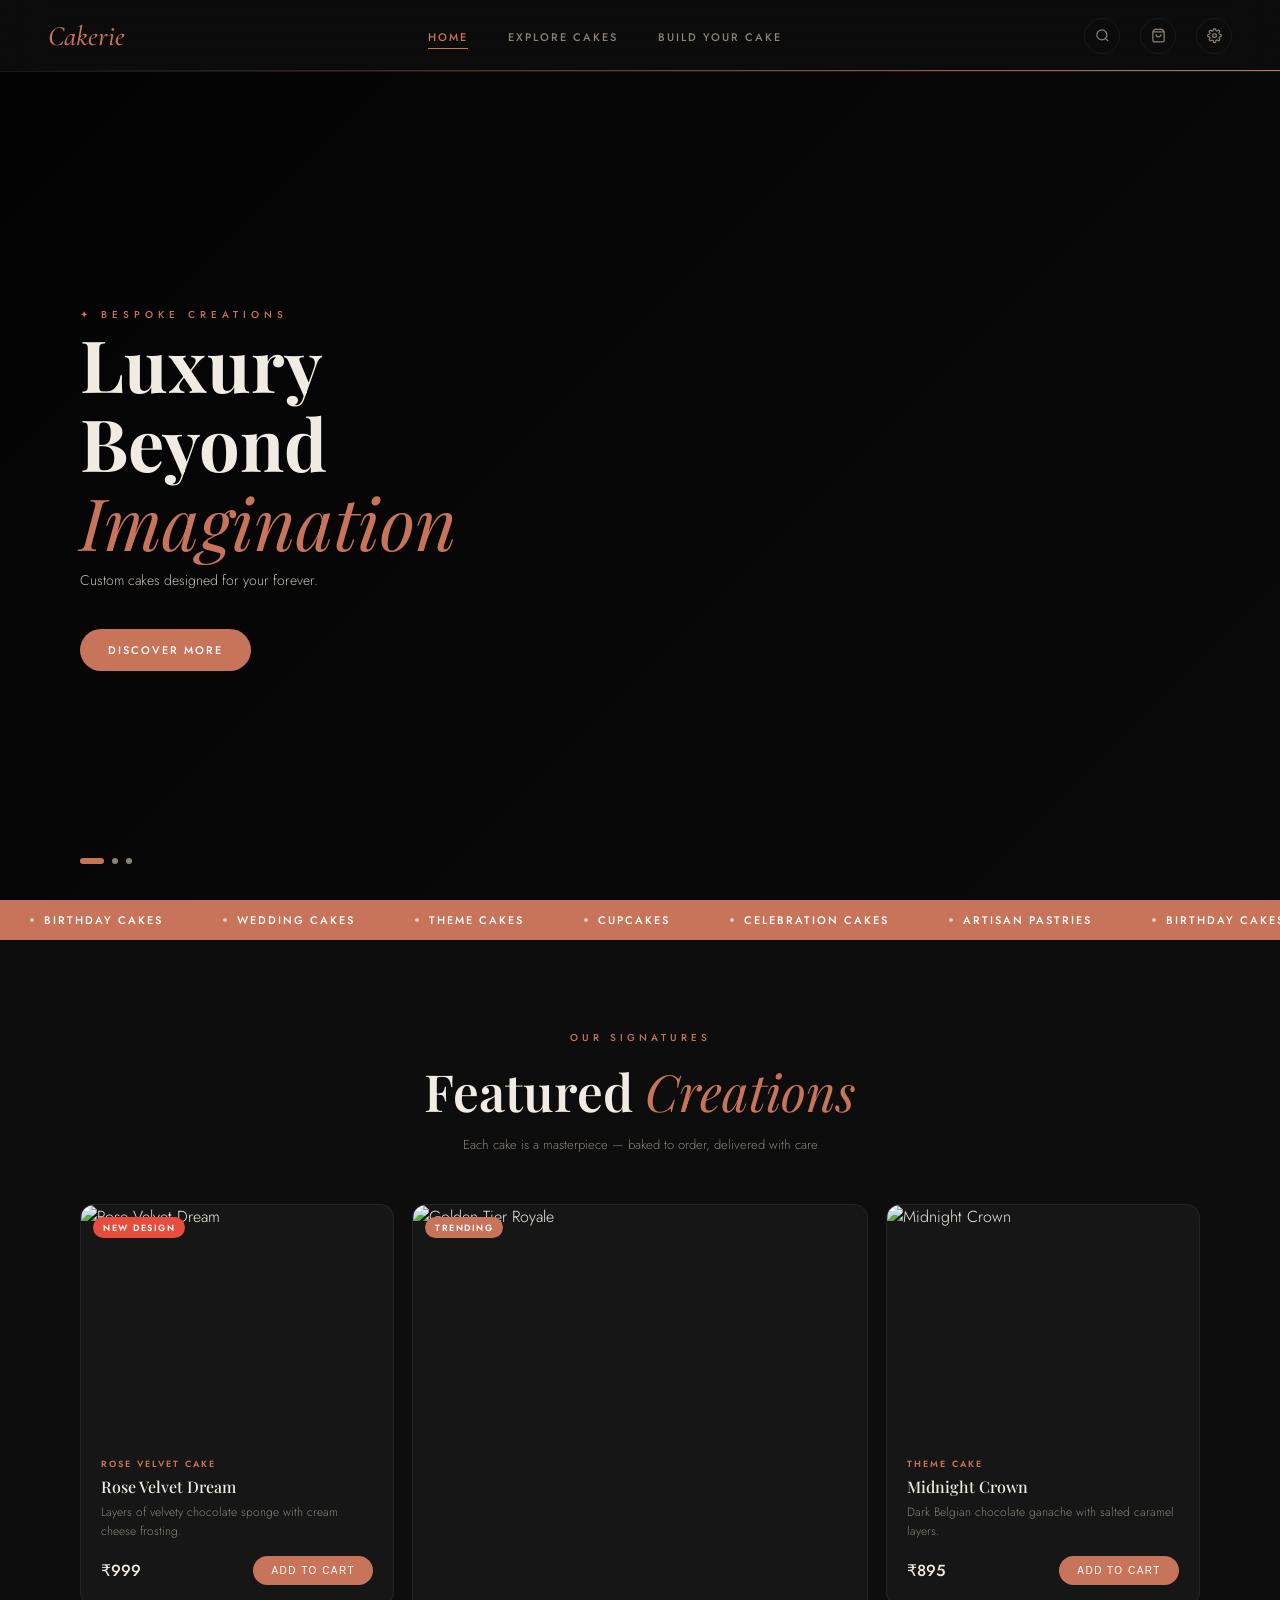
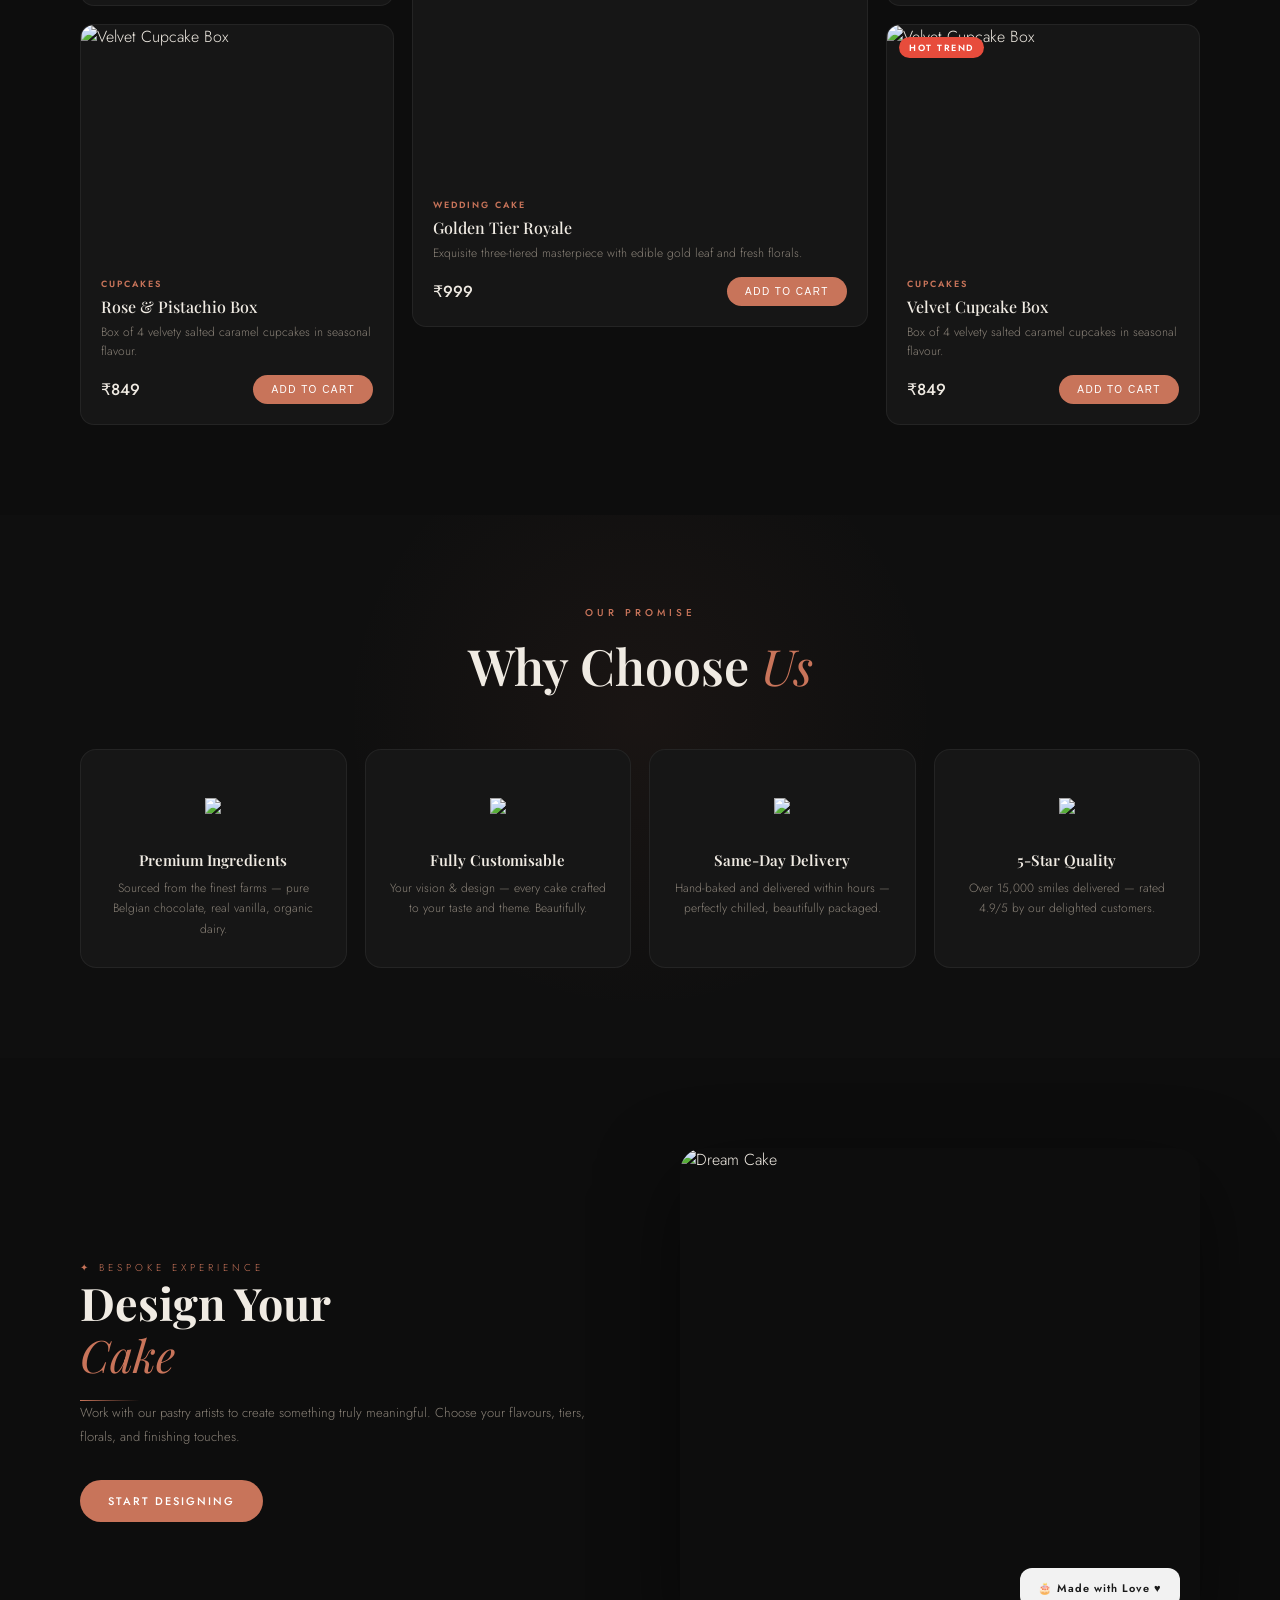
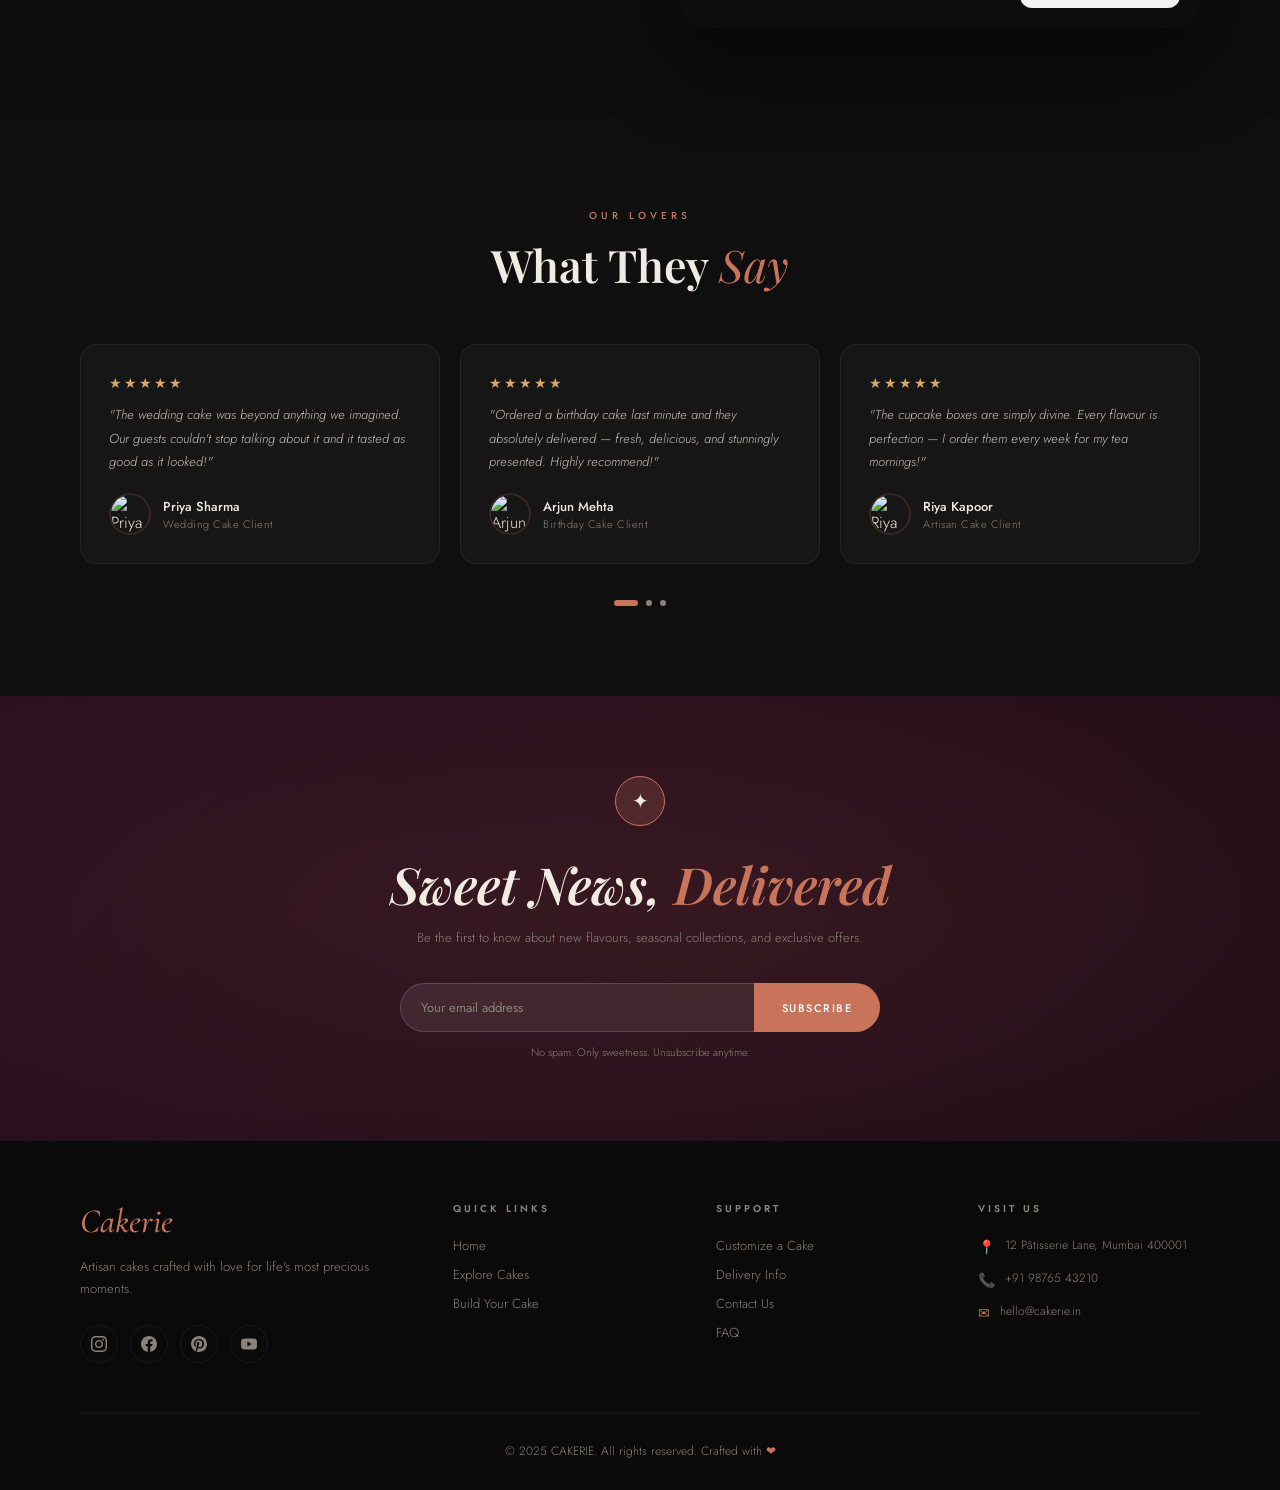
==== commit aaee551d: "made changes in html" ====
--- a/index.html
+++ b/index.html
@@ -614,7 +614,7 @@
 <body>
   <nav class="navbar">
   <a href="index.html" class="nav-logo">Cakerie</a>
-  
+  <input type="checkbox" id="menu-toggle" class="hamburger-checkbox">
   <ul class="nav-links">
     <li><a href="index.html" class="active">Home</a></li>
     <li><a href="explore.html">Explore Cakes</a></li>
@@ -655,6 +655,7 @@
     </div>
   </div>
 </nav>
+
   <section class="hero">
     <div class="hero-slides">
       <div class="hero-slide">
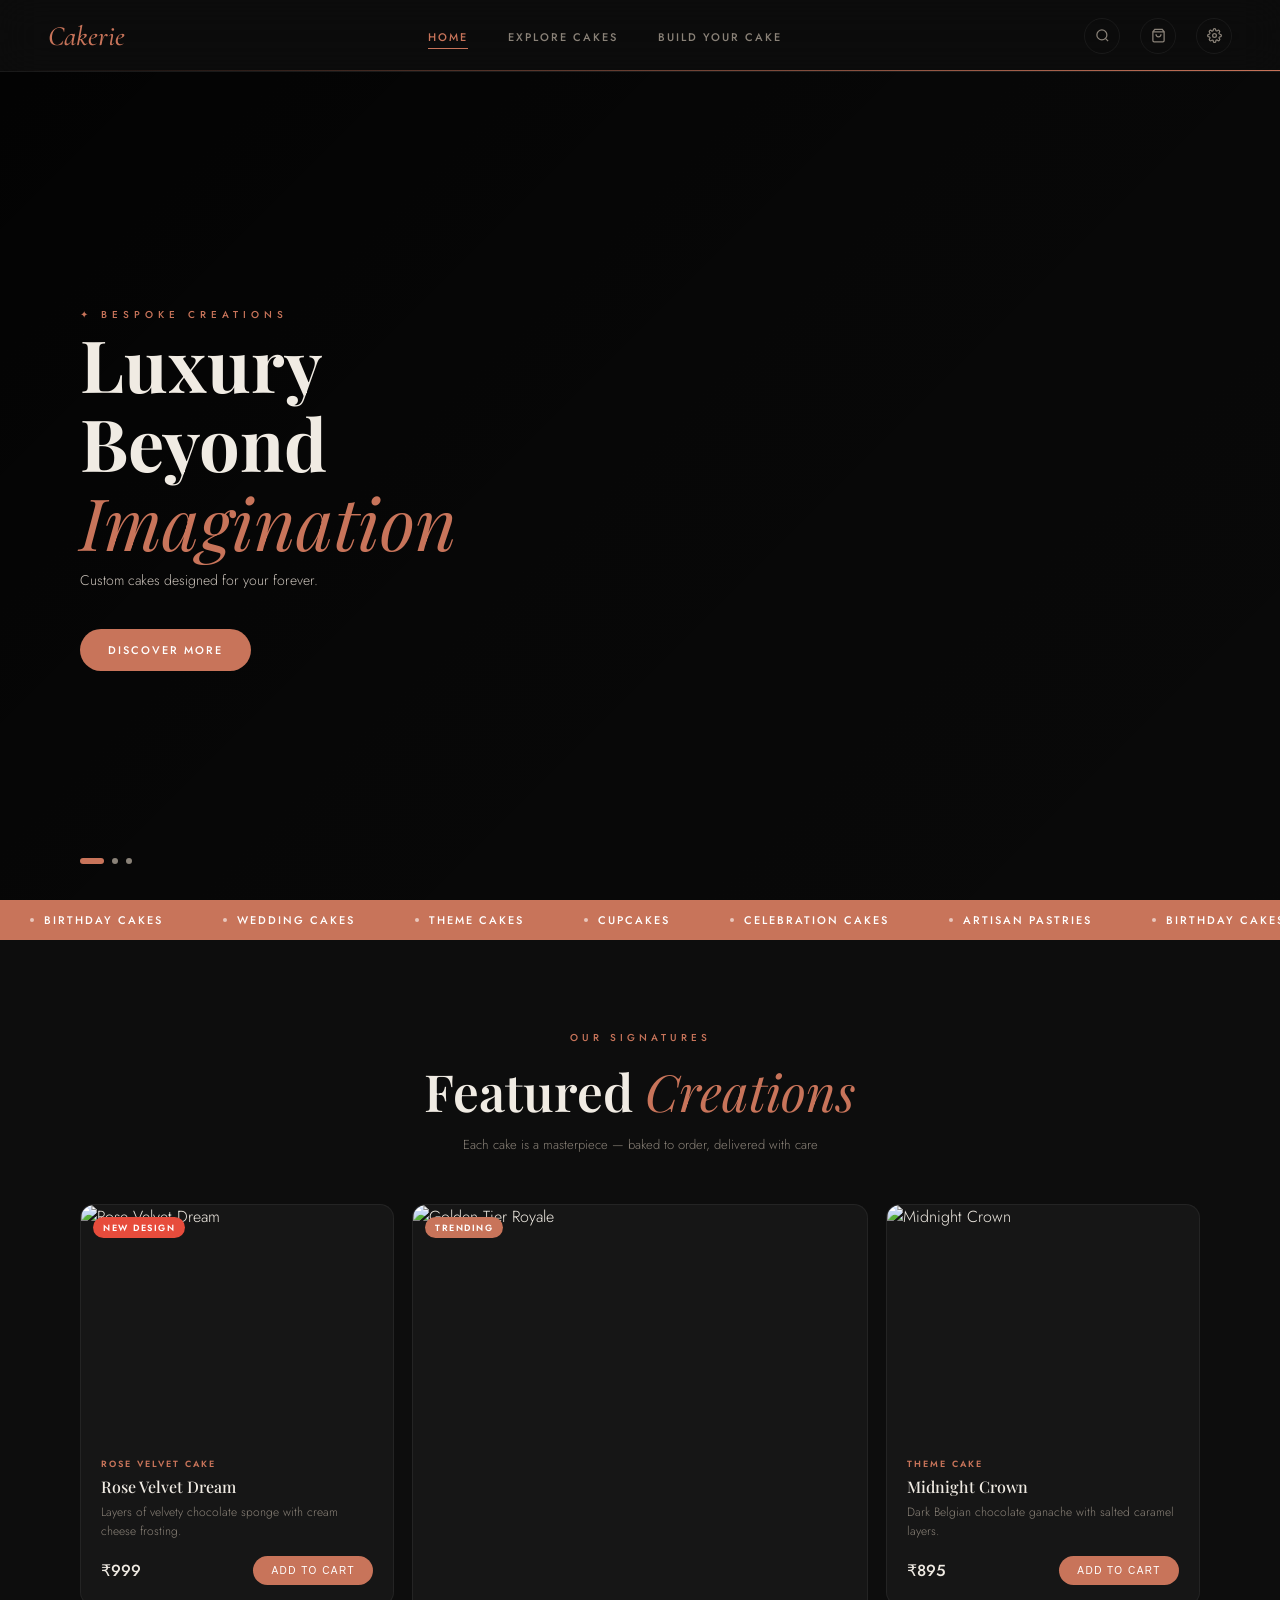
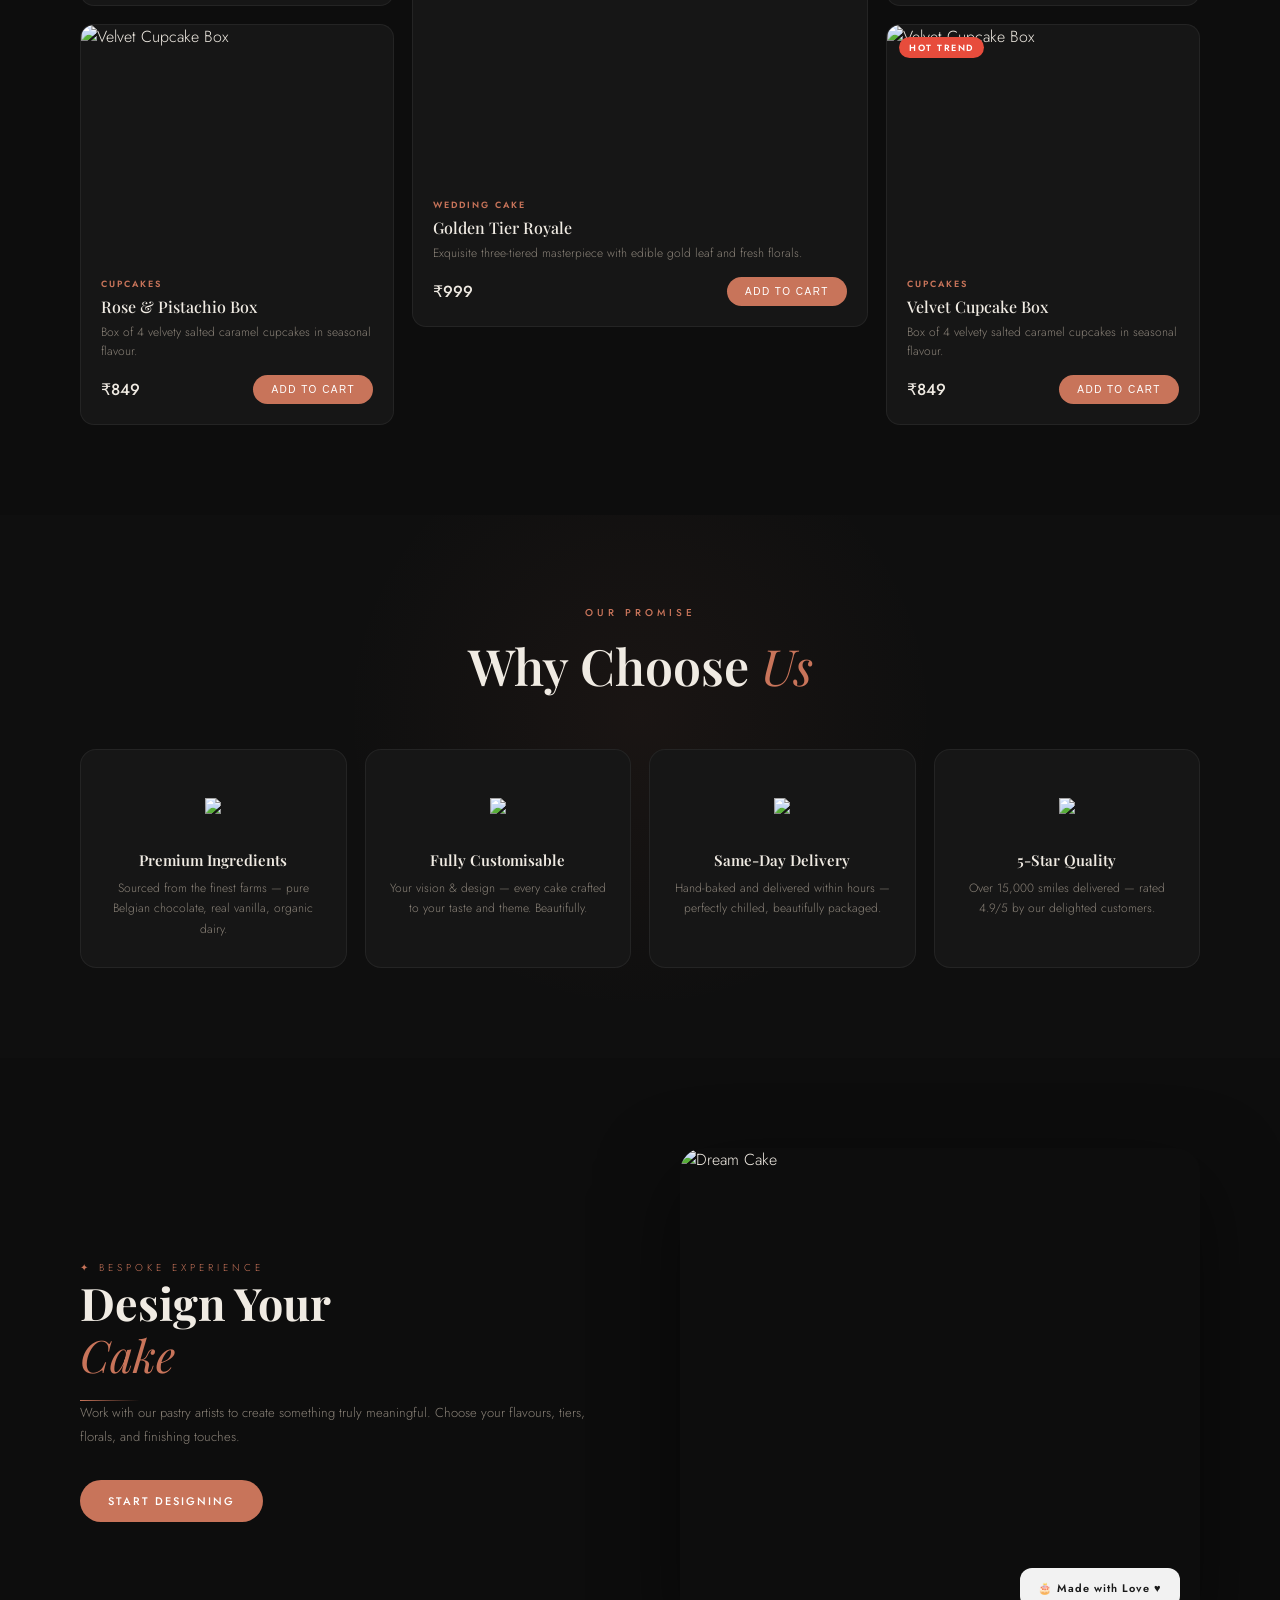
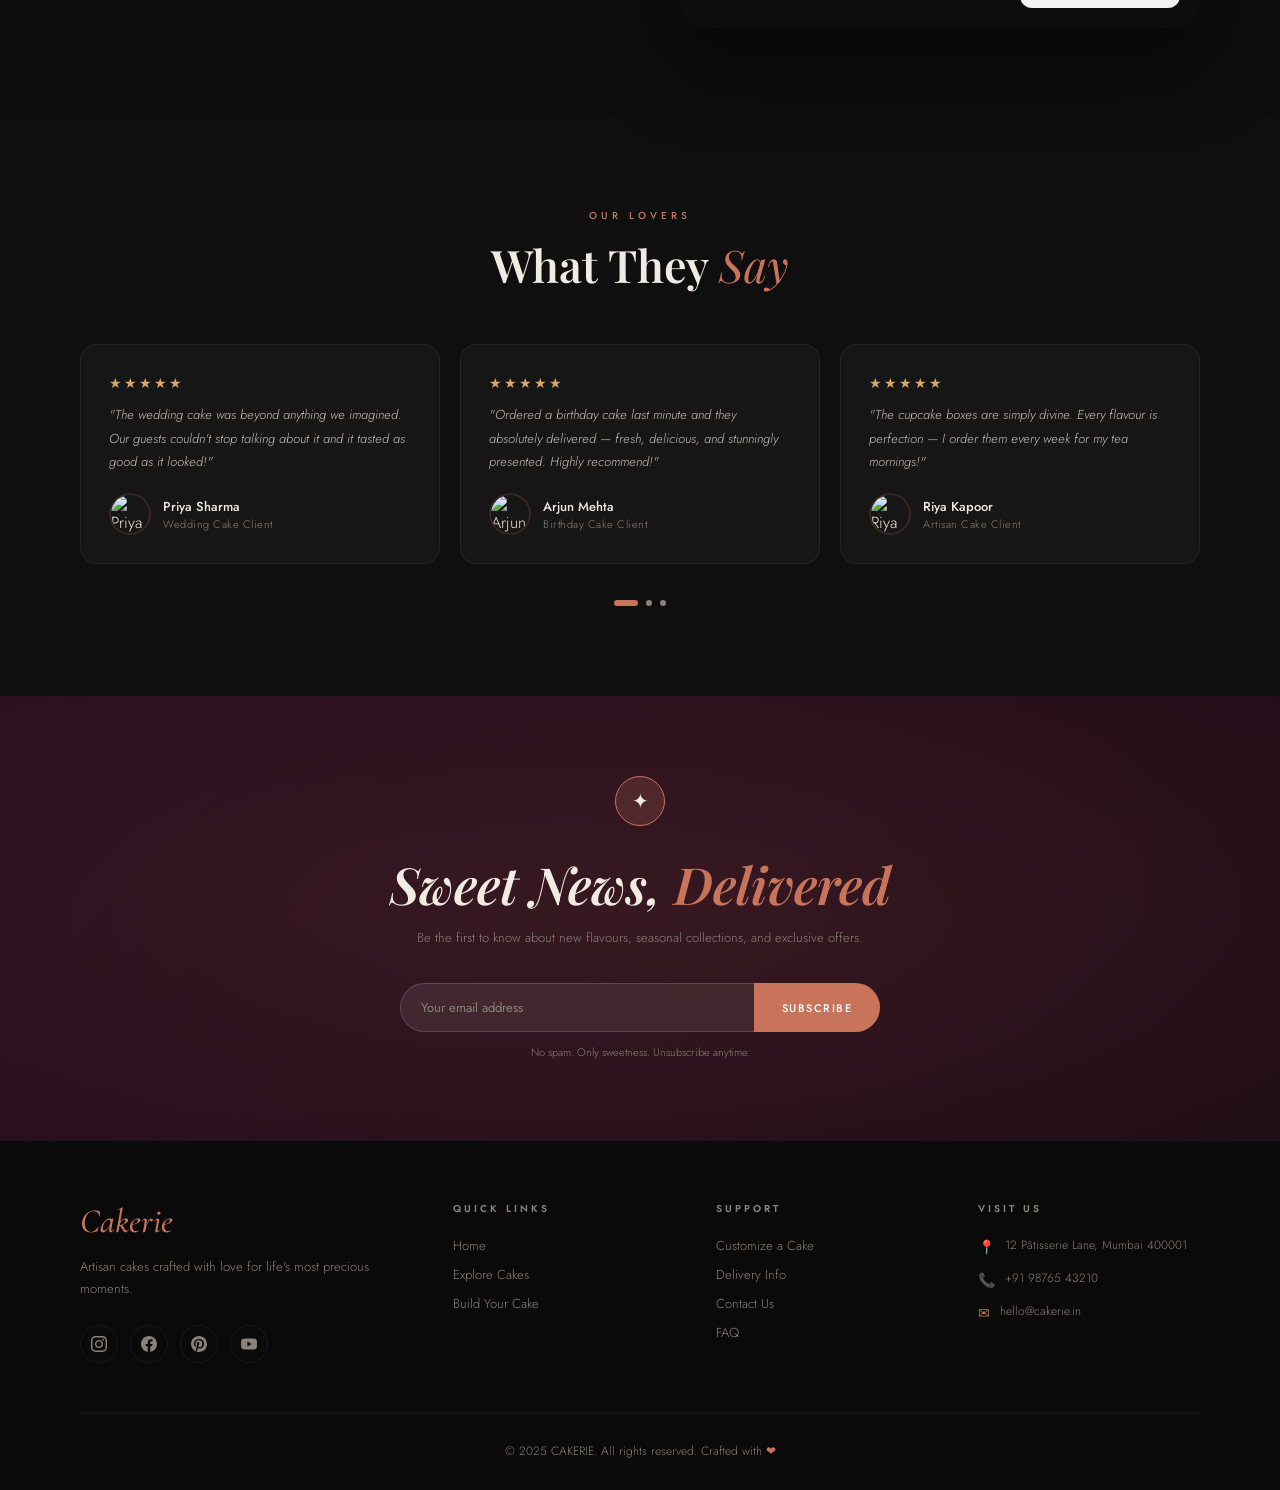
==== commit c3502466: "made changes in html" ====
--- a/index.html
+++ b/index.html
@@ -614,7 +614,7 @@
 <body>
   <nav class="navbar">
   <a href="index.html" class="nav-logo">Cakerie</a>
-  <input type="checkbox" id="menu-toggle" class="hamburger-checkbox">
+  
   <ul class="nav-links">
     <li><a href="index.html" class="active">Home</a></li>
     <li><a href="explore.html">Explore Cakes</a></li>
@@ -655,7 +655,6 @@
     </div>
   </div>
 </nav>
-
   <section class="hero">
     <div class="hero-slides">
       <div class="hero-slide">
@@ -848,7 +847,7 @@
       <div class="design-img-wrap">
         <img src="https://images.unsplash.com/photo-1571115177098-24ec42ed204d?w=800&q=80" alt="Dream Cake"/>
         <div class="design-badge">
-          <span class="design-badge-icon">🎂</span> Made with Love ♥
+          <span class="design-badge-icon">🎂</span> Made with Love ♥️
         </div>
       </div>
     </div>
@@ -974,7 +973,7 @@
       </div>
     </div>
     <div class="footer-bottom">
-      © 2025 CAKERIE. All rights reserved. Crafted with <span class="heart">❤</span>
+      ©️ 2025 CAKERIE. All rights reserved. Crafted with <span class="heart">❤</span>
     </div>
   </footer>
 </body>
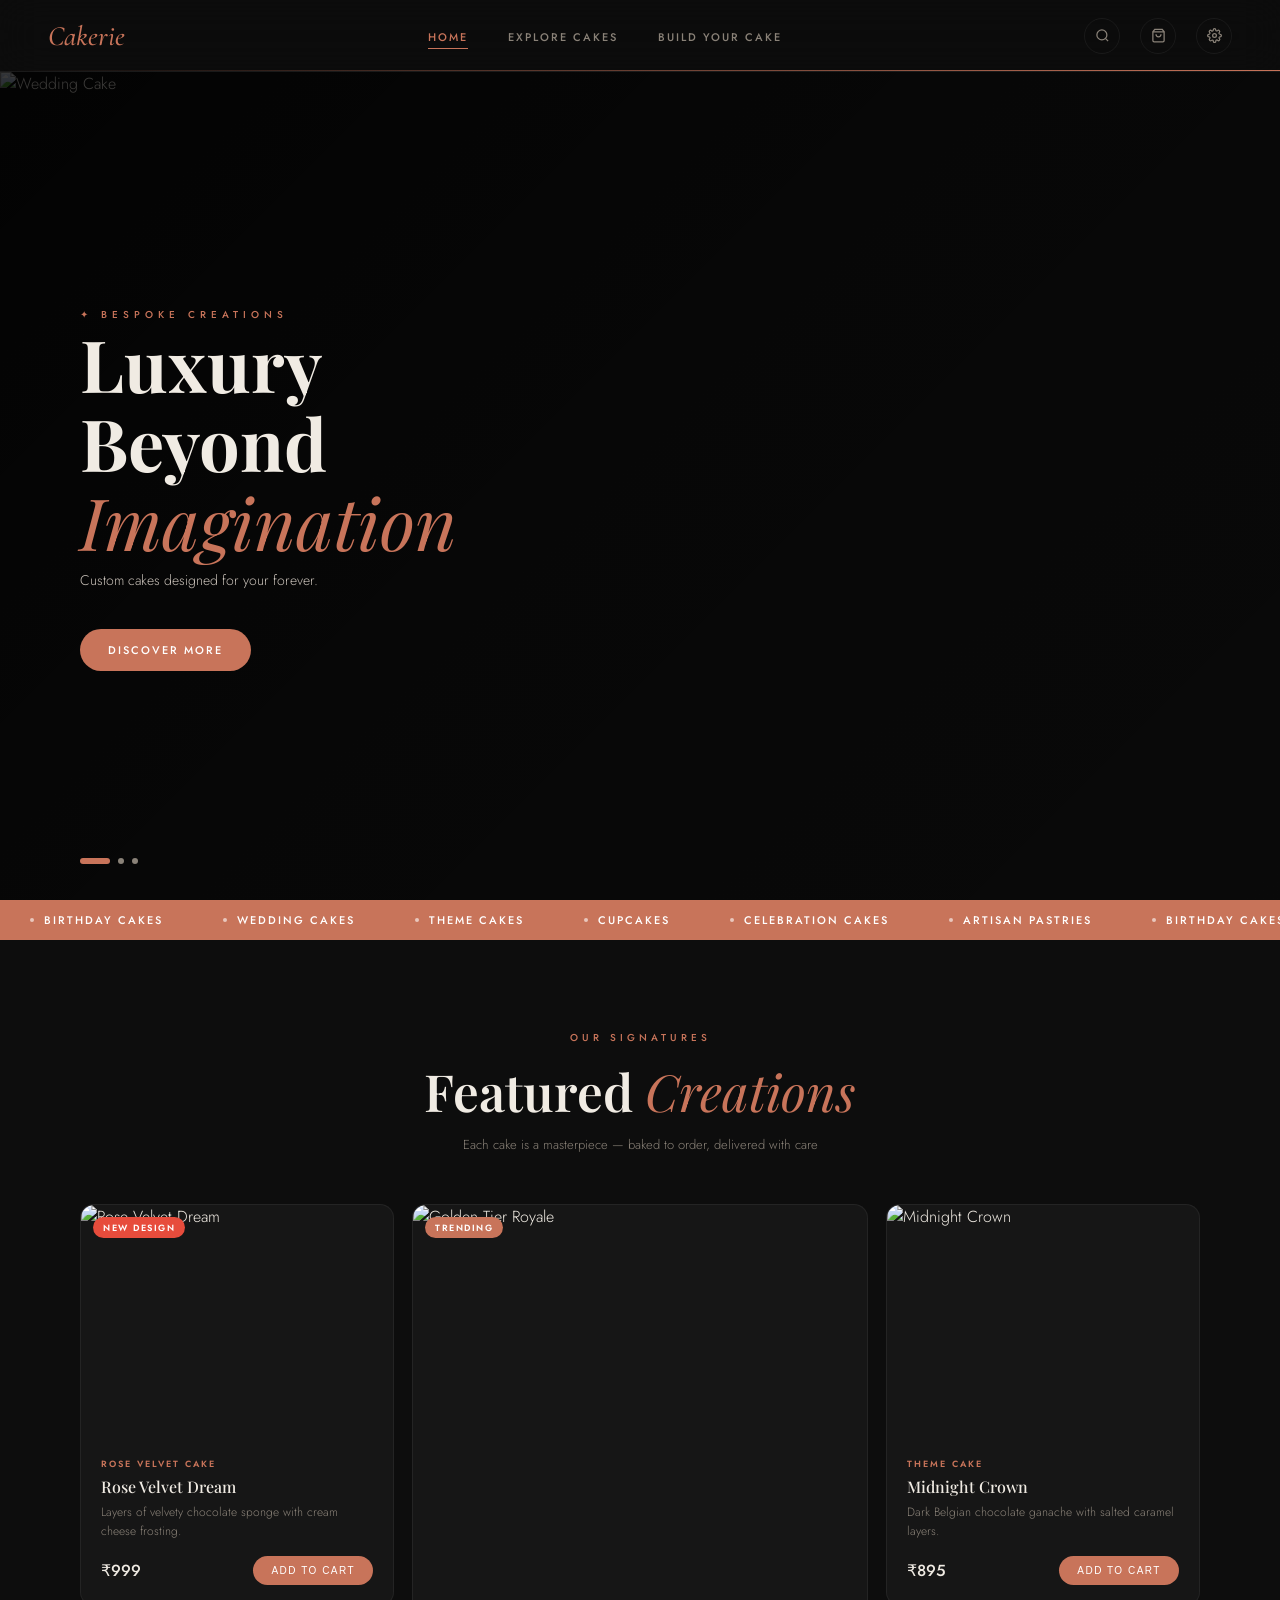
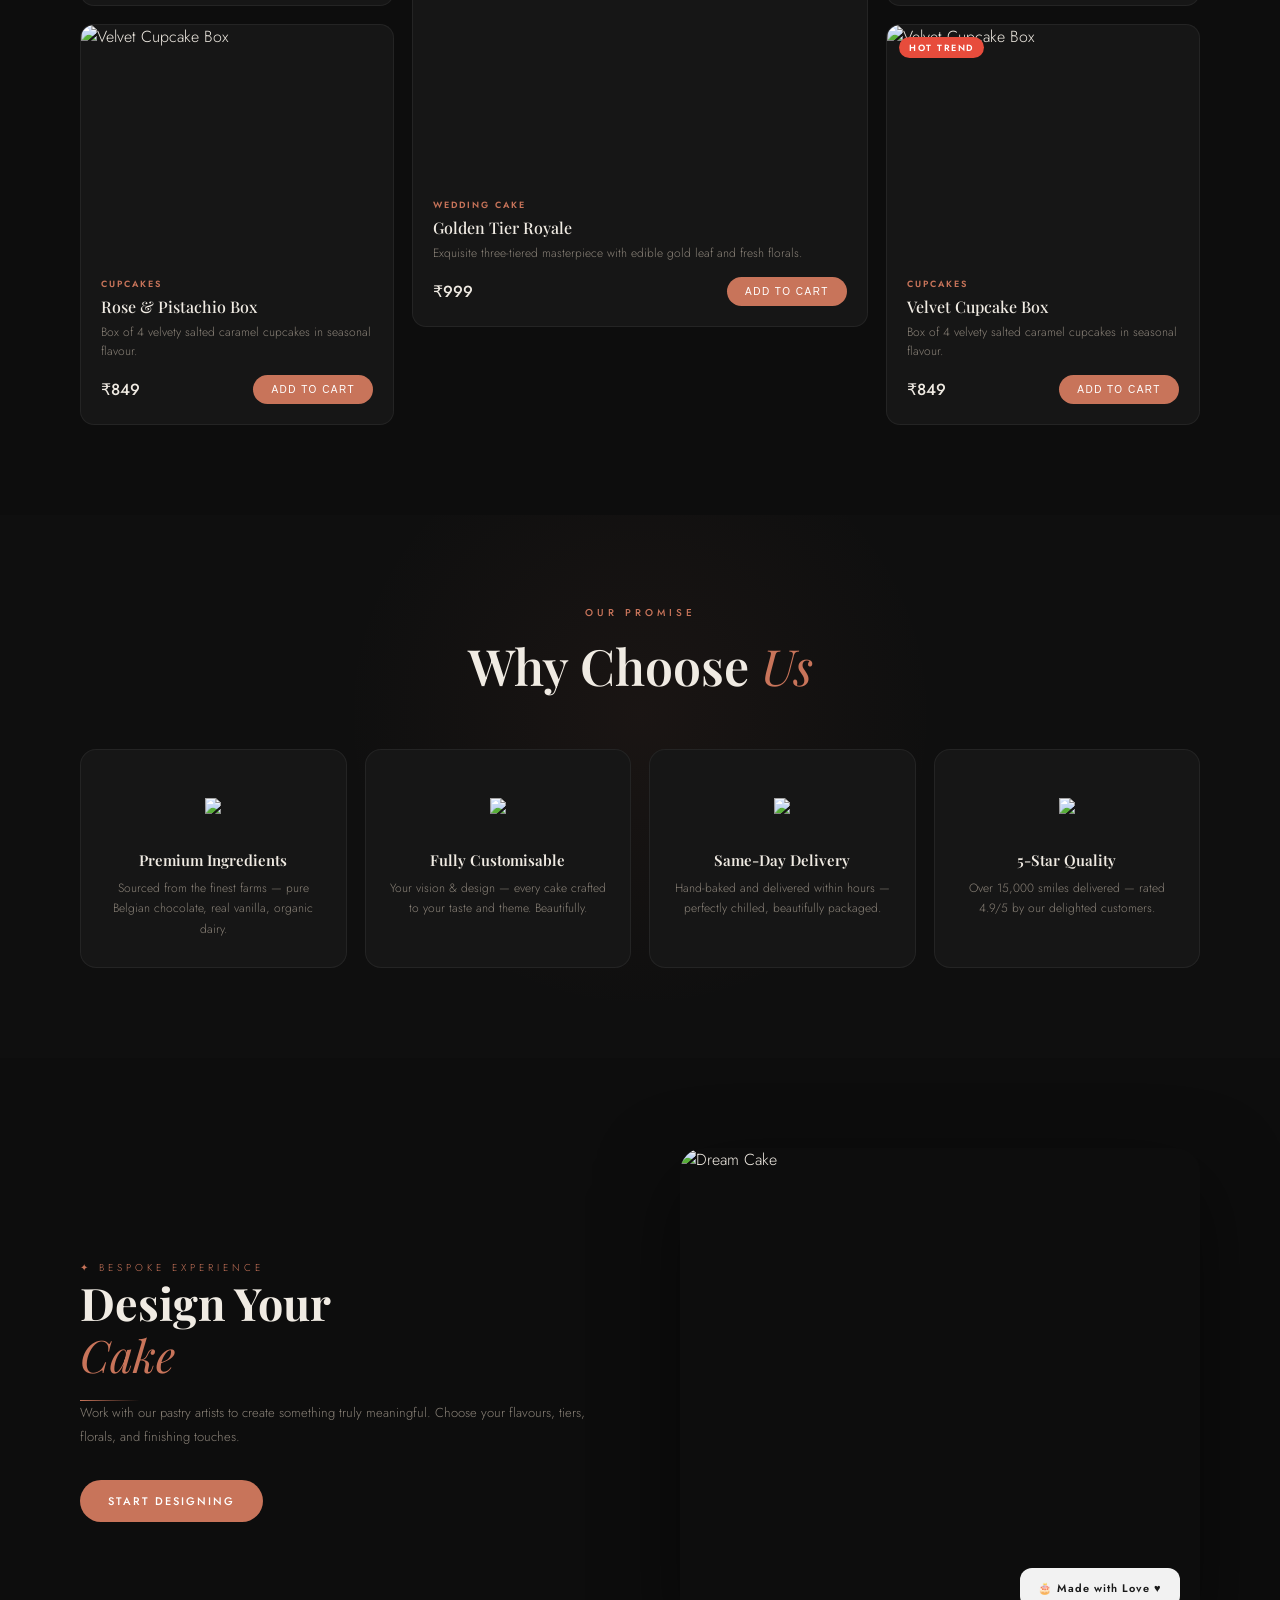
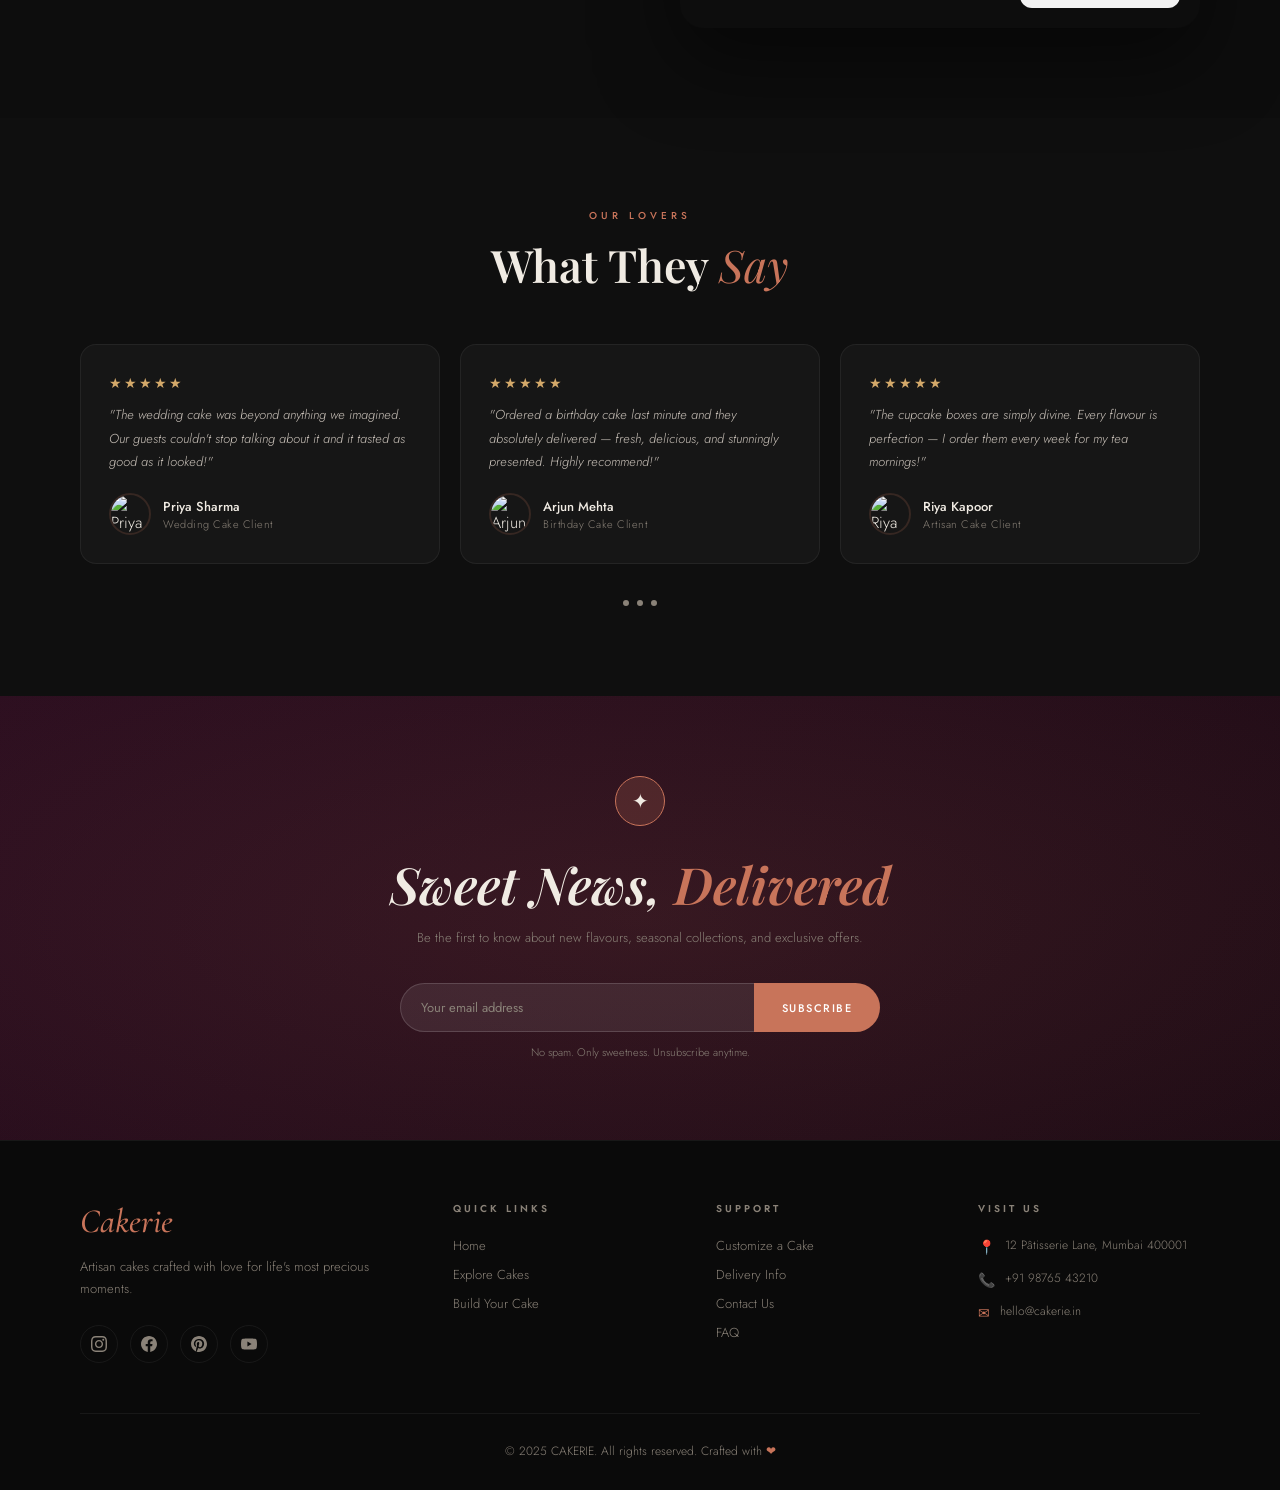
==== commit 48356769: "Made changes in codes" ====
--- a/index.html
+++ b/index.html
@@ -17,13 +17,16 @@
       display: flex;
       align-items: center;
     }
+
+    
+
     .hero-slide {
       position: absolute;
       inset: 0;
       opacity: 0;
       transition: opacity 1.2s ease;
     }
-    .hero-slide:nth-child(1) { animation: heroSlide1 18s ease infinite; }
+    /* .hero-slide:nth-child(1) { animation: heroSlide1 18s ease infinite; }
     .hero-slide:nth-child(2) { animation: heroSlide2 18s ease infinite; }
     .hero-slide:nth-child(3) { animation: heroSlide3 18s ease infinite; }
 
@@ -41,10 +44,15 @@
       0%, 60%  { opacity: 0; }
       65%, 95% { opacity: 1; }
       100%     { opacity: 0; }
-    }
+    } */
+
+    .hero-slide.active {
+    opacity: 1;
+  }
 
     .hero-slide img {
-      width: 100%; height: 100%;
+      width: 100%; 
+      height: 100%;
       object-fit: cover;
       animation: kenBurns 18s ease infinite;
     }
@@ -119,6 +127,16 @@
       z-index: 5;
       animation: fadeIn 1s ease 1.5s both;
     }
+    
+.dot.active {
+  background: var(--accent);
+  width: 30px;
+}
+
+.dot:hover {
+  background: var(--accent-light);
+}
+
 .ticker-wrap {
   background: var(--accent);
   padding: 12px 0;
@@ -646,13 +664,10 @@
     
    
     <div class="hamburger">
-      <input type="checkbox" id="menu-toggle" class="hamburger-checkbox">
-      <label for="menu-toggle" class="hamburger-label">
-        <span></span>
-        <span></span>
-        <span></span>
-      </label>
-    </div>
+        <svg xmlns="http://www.w3.org/2000/svg" fill="none" viewBox="0 0 24 24" stroke-width="1.5" stroke="#e8957a" class="size-6">
+  <path stroke-linecap="round" stroke-linejoin="round" d="M3.75 6.75h16.5M3.75 12h16.5m-16.5 5.25h16.5" />
+</svg>
+  </div>
   </div>
 </nav>
   <section class="hero">
@@ -976,5 +991,6 @@
       ©️ 2025 CAKERIE. All rights reserved. Crafted with <span class="heart">❤</span>
     </div>
   </footer>
+  <script src="script.js"></script>
 </body>
 </html>
--- a/style.css
+++ b/style.css
@@ -255,50 +255,6 @@
   cursor: pointer;
 }
 
-.hamburger-checkbox {
-  position: absolute;
-  opacity: 0;
-  width: 100%;
-  height: 100%;
-  cursor: pointer;
-  z-index: 2;
-  margin: 0;
-}
-
-.hamburger-label {
-  position: absolute;
-  top: 50%;
-  left: 50%;
-  transform: translate(-50%, -50%);
-  width: 24px;
-  height: 18px;
-  display: flex;
-  flex-direction: column;
-  justify-content: space-between;
-  pointer-events: none;
-}
-
-.hamburger-label span {
-  display: block;
-  width: 100%;
-  height: 2px;
-  background: var(--accent-light);
-  border-radius: 2px;
-  transition: all 0.3s ease;
-}
-
-
-.hamburger-checkbox:checked + .hamburger-label span:nth-child(1) {
-  transform: translateY(8px) rotate(45deg);
-}
-
-.hamburger-checkbox:checked + .hamburger-label span:nth-child(2) {
-  opacity: 0;
-}
-
-.hamburger-checkbox:checked + .hamburger-label span:nth-child(3) {
-  transform: translateY(-8px) rotate(-45deg);
-}
 
 
 @media (max-width: 767px) {
@@ -306,21 +262,11 @@
     padding: 0 20px;
     height: 64px;
   }
-  
-  .nav-logo {
-    font-size: 24px;
-  }
-  
-
-  .hamburger {
-    display: block;
-  }
-  
-  
+
   .nav-links {
     position: fixed;
     top: 64px;
-    left: -100%;
+    left: 100%;
     width: 100%;
     height: calc(100vh - 64px);
     background: rgba(13, 13, 13, 0.98);
@@ -328,18 +274,24 @@
     flex-direction: column;
     justify-content: center;
     gap: 30px;
-    transition: left 0.4s ease;
     z-index: 999;
     margin: 0;
     padding: 40px;
-  }
-  
-  
-  .hamburger-checkbox:checked ~ .nav-links {
+    transition: left 0.4s ease;
+  }
+  
+  .nav-logo {
+    font-size: 24px;
+  }
+  
+  .nav-links.show{
     left: 0;
   }
-  
-
+
+  .hamburger {
+    display: block;
+  }
+  
   .nav-links a {
     font-size: 18px;
     padding: 12px 0;
@@ -364,6 +316,13 @@
   .nav-links {
     top: 60px;
     height: calc(100vh - 60px);
+  }
+  
+  
+  /* More specific selector */
+  .nav-links.show {
+    left: 0!important;
+   
   }
 }
 
@@ -1339,6 +1298,10 @@
     display: none;
   }
   
+  .nav-links.show {
+    display: flex !important;
+  }
+  
   .nav-icons {
     gap: 8px;
   }
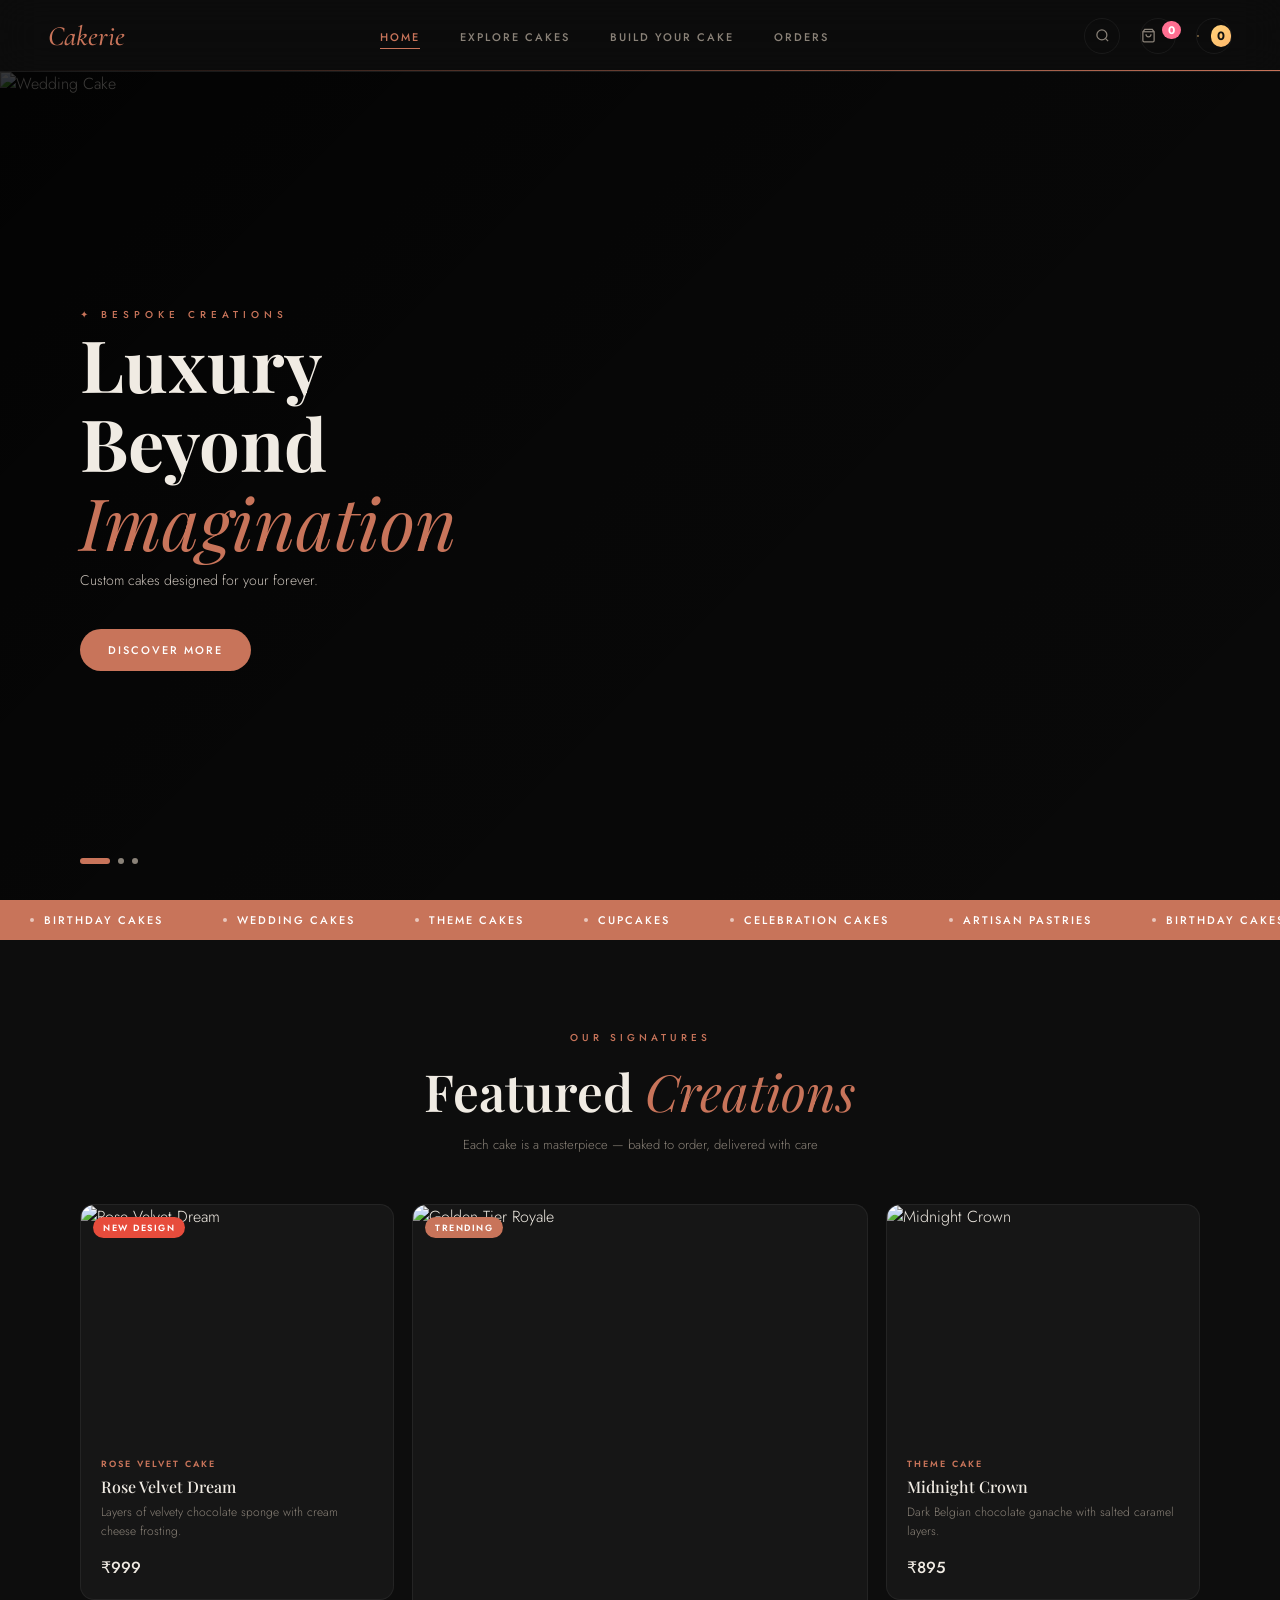
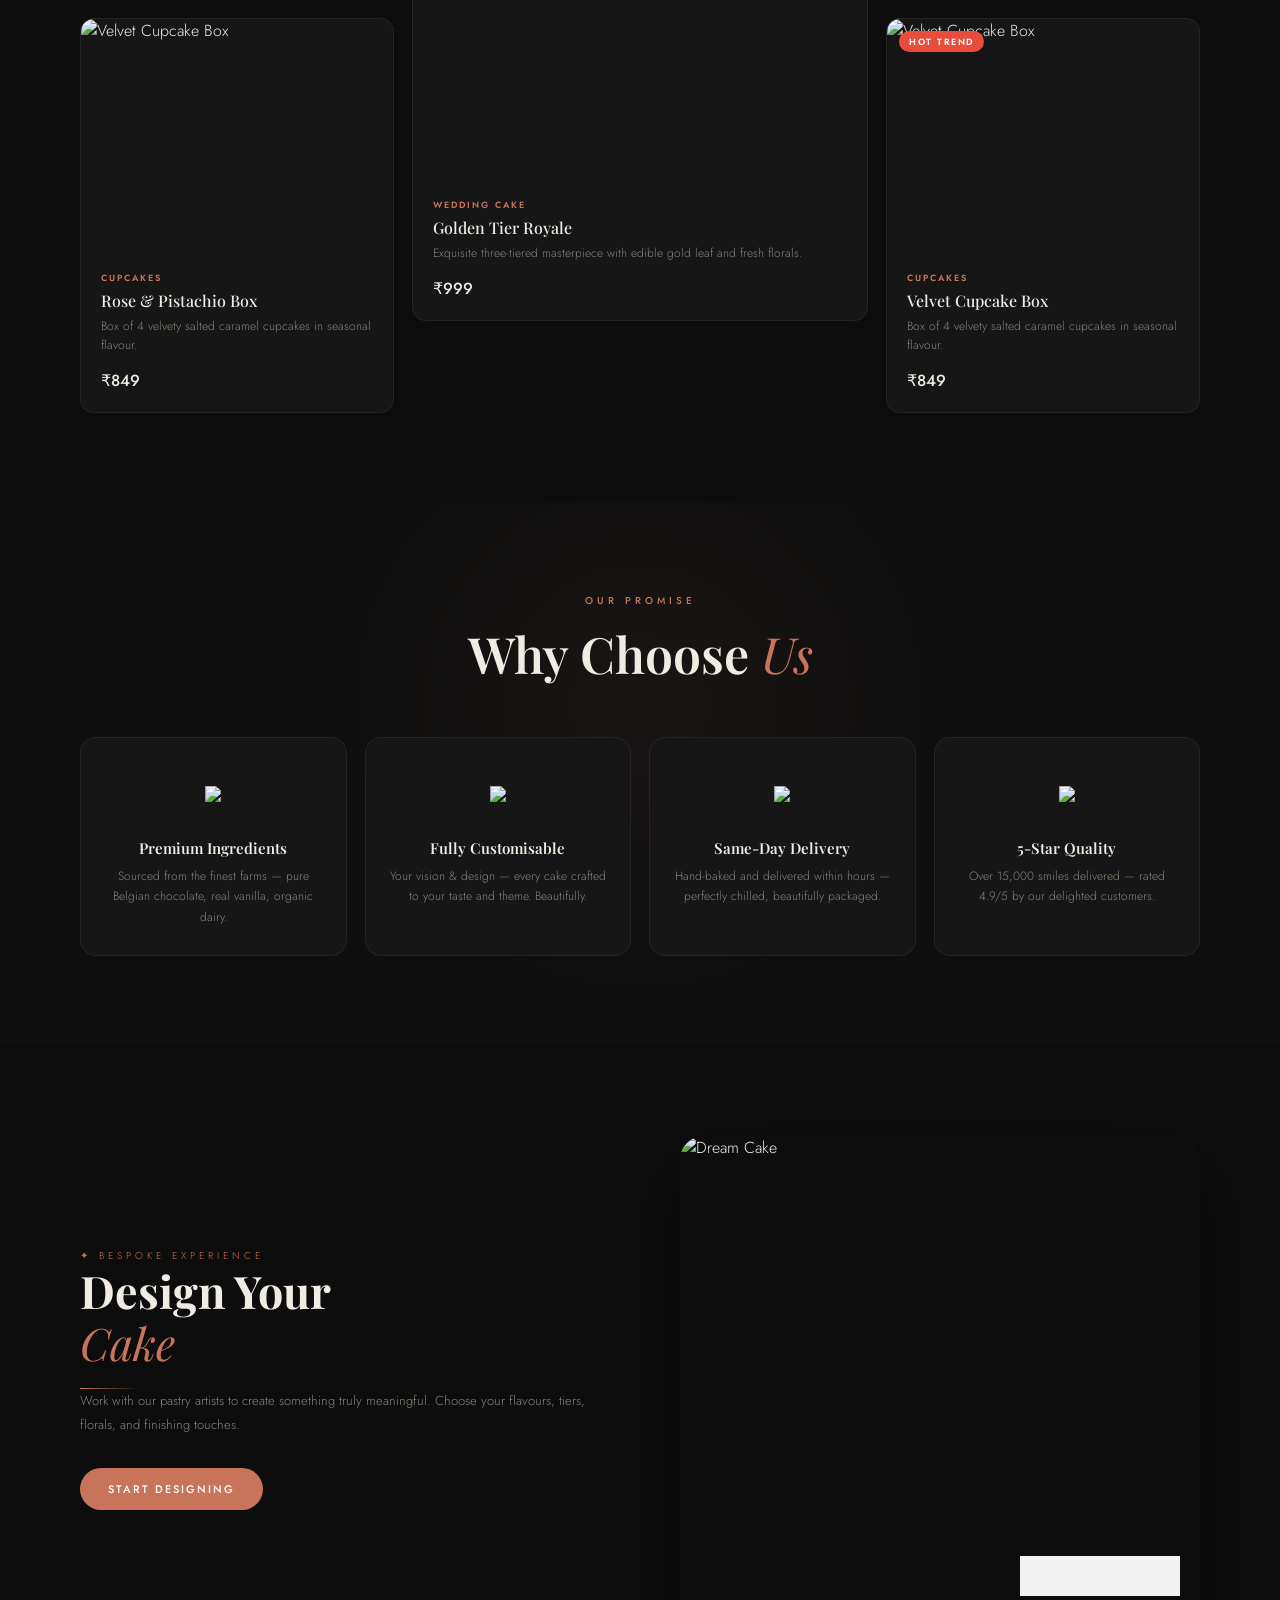
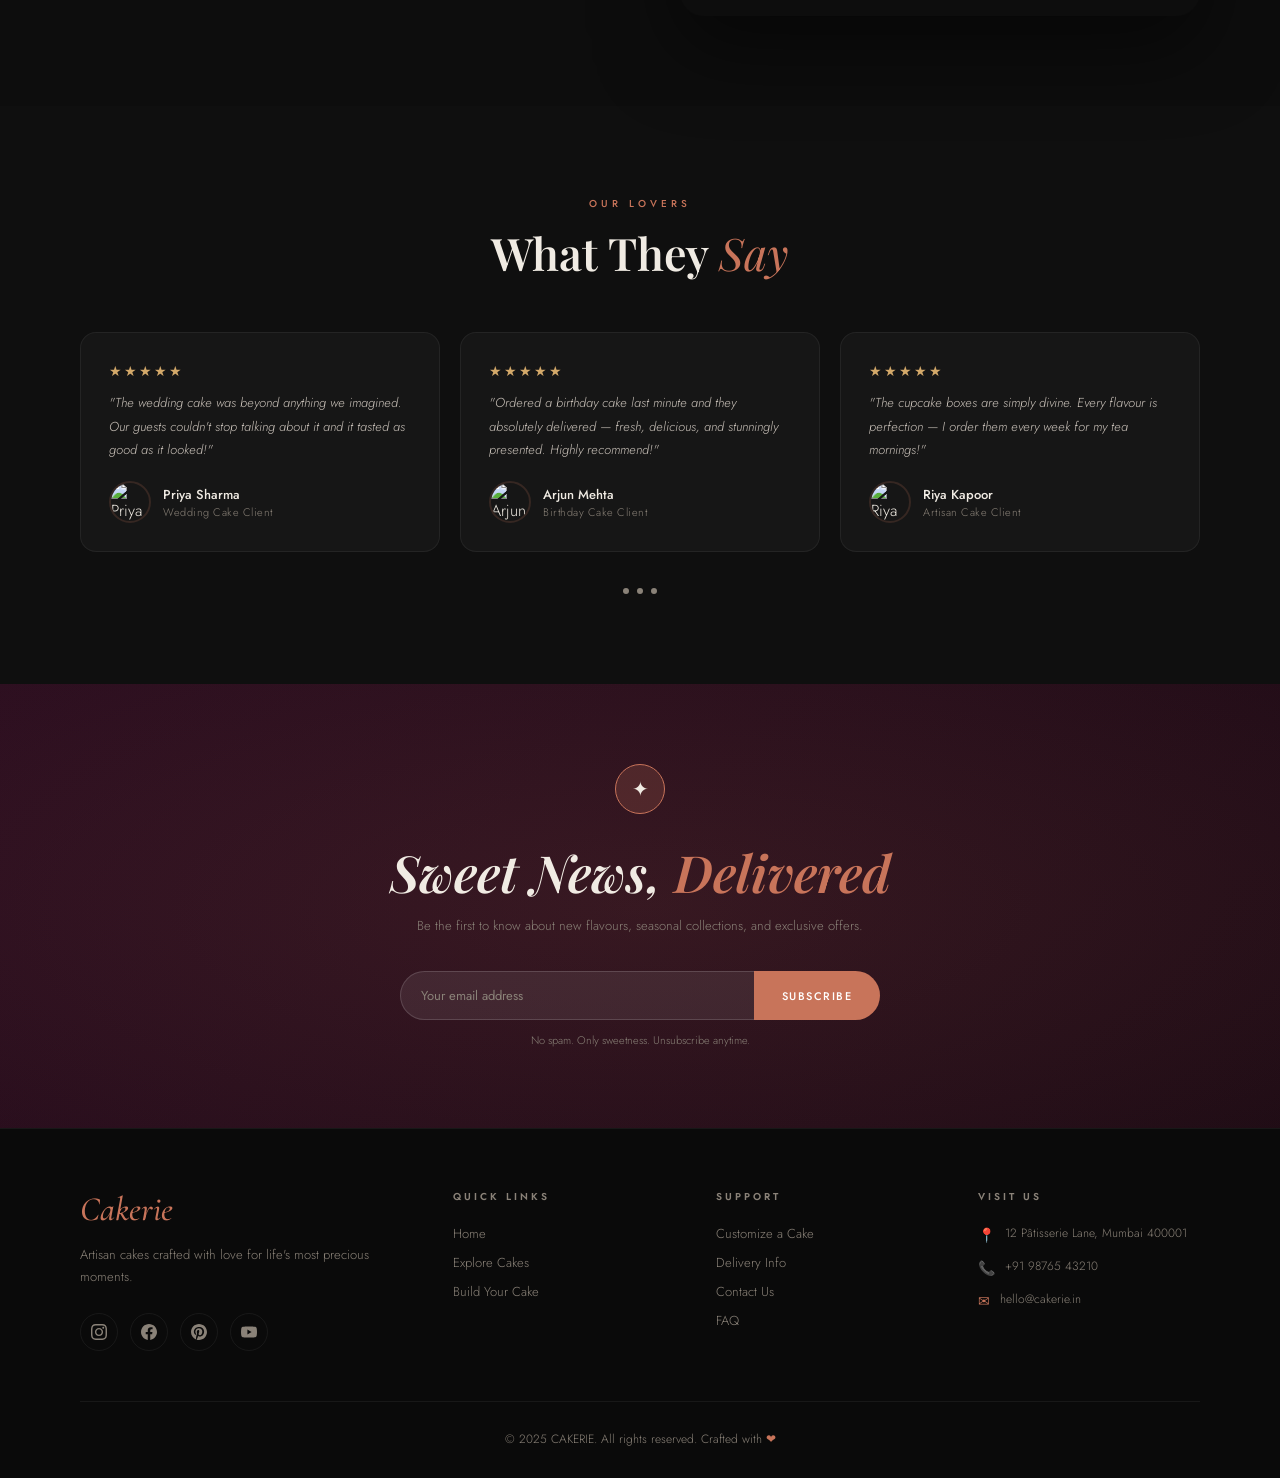
==== commit 0172f347: "Added order and cart files and made changes in existing files" ====
--- a/index.html
+++ b/index.html
@@ -22,29 +22,11 @@
 
     .hero-slide {
       position: absolute;
-      inset: 0;
+      inset: 0; 
       opacity: 0;
       transition: opacity 1.2s ease;
     }
-    /* .hero-slide:nth-child(1) { animation: heroSlide1 18s ease infinite; }
-    .hero-slide:nth-child(2) { animation: heroSlide2 18s ease infinite; }
-    .hero-slide:nth-child(3) { animation: heroSlide3 18s ease infinite; }
-
-    @keyframes heroSlide1 {
-      0%, 30%  { opacity: 1; }
-      35%, 65% { opacity: 0; }
-      70%, 100%{ opacity: 0; }
-    }
-    @keyframes heroSlide2 {
-      0%, 30%  { opacity: 0; }
-      35%, 65% { opacity: 1; }
-      70%, 100%{ opacity: 0; }
-    }
-    @keyframes heroSlide3 {
-      0%, 60%  { opacity: 0; }
-      65%, 95% { opacity: 1; }
-      100%     { opacity: 0; }
-    } */
+    
 
     .hero-slide.active {
     opacity: 1;
@@ -637,6 +619,7 @@
     <li><a href="index.html" class="active">Home</a></li>
     <li><a href="explore.html">Explore Cakes</a></li>
     <li><a href="build.html">Build Your Cake</a></li>
+    <li><a href="order.html" >Orders</a></li>
   </ul>
   
   <div class="nav-right">
@@ -647,12 +630,13 @@
           <path d="m21 21-4.35-4.35"/>
         </svg>
       </a>
-      <a href="#" class="nav-icon" title="Cart">
+      <a href="cart.html" class="nav-icon" title="Cart">
         <svg width="15" height="15" fill="none" stroke="currentColor" stroke-width="2" viewBox="0 0 24 24">
           <path d="M6 2 3 6v14a2 2 0 0 0 2 2h14a2 2 0 0 0 2-2V6l-3-4z"/>
           <line x1="3" y1="6" x2="21" y2="6"/>
           <path d="M16 10a4 4 0 0 1-8 0"/>
         </svg>
+        <span class="cart-count" aria-hidden="true">0</span>
       </a>
       <a href="#" class="nav-icon" title="Settings">
         <svg width="15" height="15" fill="none" stroke="currentColor" stroke-width="2" viewBox="0 0 24 24">
@@ -738,7 +722,7 @@
             <p class="product-card-desc">Layers of velvety chocolate sponge with cream cheese frosting.</p>
             <div class="product-card-footer">
               <span class="product-price">₹999</span>
-              <button class="btn-cart">Add to Cart</button>
+              
             </div>
           </div>
         </div>
@@ -755,7 +739,7 @@
             <p class="product-card-desc">Box of 4 velvety salted caramel cupcakes in seasonal flavour.</p>
             <div class="product-card-footer">
               <span class="product-price">₹849</span>
-              <button class="btn-cart">Add to Cart</button>
+            
             </div>
           </div>
         </div>
@@ -775,7 +759,7 @@
             <p class="product-card-desc">Exquisite three-tiered masterpiece with edible gold leaf and fresh florals.</p>
             <div class="product-card-footer">
               <span class="product-price">₹999</span>
-              <button class="btn-cart">Add to Cart</button>
+             
             </div>
           </div>
         </div>
@@ -794,7 +778,7 @@
             <p class="product-card-desc">Dark Belgian chocolate ganache with salted caramel layers.</p>
             <div class="product-card-footer">
               <span class="product-price">₹895</span>
-              <button class="btn-cart">Add to Cart</button>
+             
             </div>
           </div>
         </div>
@@ -812,7 +796,7 @@
             <p class="product-card-desc">Box of 4 velvety salted caramel cupcakes in seasonal flavour.</p>
             <div class="product-card-footer">
               <span class="product-price">₹849</span>
-              <button class="btn-cart">Add to Cart</button>
+              
             </div>
           </div>
         </div>
@@ -992,5 +976,6 @@
     </div>
   </footer>
   <script src="script.js"></script>
+  <script src="cart.js"></script>
 </body>
 </html>
--- a/style.css
+++ b/style.css
@@ -227,7 +227,7 @@
   font-size: 14px;
   transition: all 0.3s ease;
   position: relative;
-  overflow: hidden;
+  overflow: visible;
   text-decoration: none;
 }
 .nav-icon::before {
@@ -244,7 +244,15 @@
   border-color: var(--accent);
 }
 .nav-icon:hover::before { transform: scale(1); }
-.nav-icon svg, .nav-icon span { position: relative; z-index: 1; }
+.nav-icon svg { position: relative; z-index: 1; display: block; margin: 0 auto; }
+.nav-icon span { position: relative; z-index: 1; }
+
+/* Active state for nav icons (visible when on the cart page) */
+.nav-icon.active {
+  color: #fff;
+  border-color: var(--accent);
+}
+.nav-icon.active::before { transform: scale(1); }
 
 
 .hamburger {
@@ -255,6 +263,72 @@
   cursor: pointer;
 }
 
+/* Add-to-cart button styles */
+.add-cart {
+  position: absolute;
+  left: 50%;
+  top: 50%;
+  transform: translate(-50%, 20px) scale(0.96);
+  opacity: 0;
+  background: linear-gradient(135deg, #ff6f91, #ff9aac);
+  color: #fff;
+  border: none;
+  padding: 10px 18px;
+  border-radius: 999px;
+  font-weight: 600;
+  letter-spacing: 0.6px;
+  cursor: pointer;
+  box-shadow: 0 10px 30px rgba(255,111,145,0.25);
+  transition: all 0.32s cubic-bezier(0.2,0.9,0.2,1);
+  z-index: 4;
+  pointer-events: none;
+}
+
+.card:hover .add-cart {
+  opacity: 1;
+  transform: translate(-50%, -8px) scale(1);
+  pointer-events: auto;
+}
+
+.add-cart:active {
+  transform: translate(-50%, -6px) scale(0.98);
+}
+
+/* Cart count badge */
+.cart-count {
+  display: inline-block;
+  min-width: 18px;
+  height: 18px;
+  line-height: 18px;
+  font-size: 11px;
+  text-align: center;
+  background: #ff6f91;
+  color: #fff;
+  border-radius: 999px;
+  padding: 0 6px;
+  position: absolute;
+  top: -6px;
+  right: -6px;
+  font-weight: 700;
+  z-index: 2;
+}
+
+/* small toast */
+.cart-toast {
+  position: fixed;
+  right: 24px;
+  bottom: 24px;
+  background: rgba(20,20,20,0.9);
+  color: #fff;
+  padding: 12px 16px;
+  border-radius: 10px;
+  box-shadow: 0 10px 30px rgba(0,0,0,0.5);
+  z-index: 9999;
+  transform: translateY(12px);
+  opacity: 0;
+  transition: all 0.28s ease;
+}
+.cart-toast.show { opacity: 1; transform: translateY(0); }
 
 
 @media (max-width: 767px) {
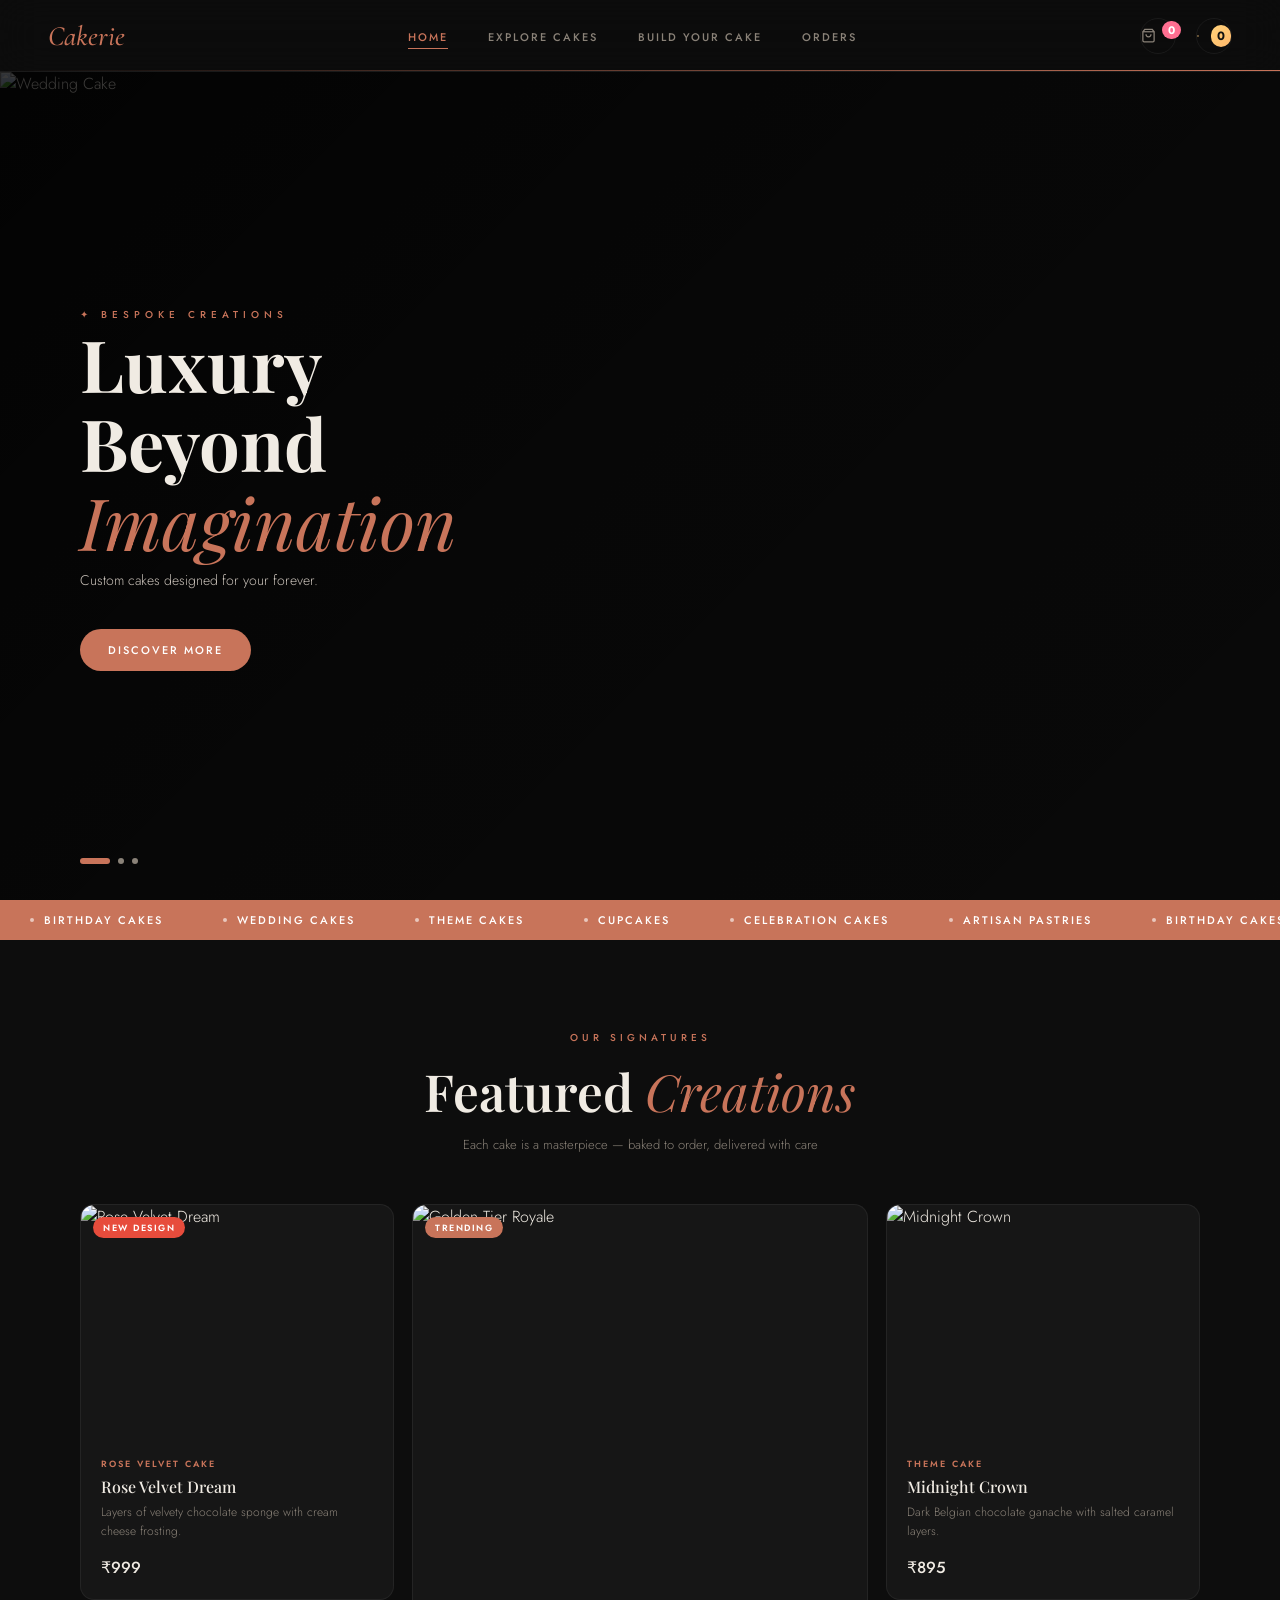
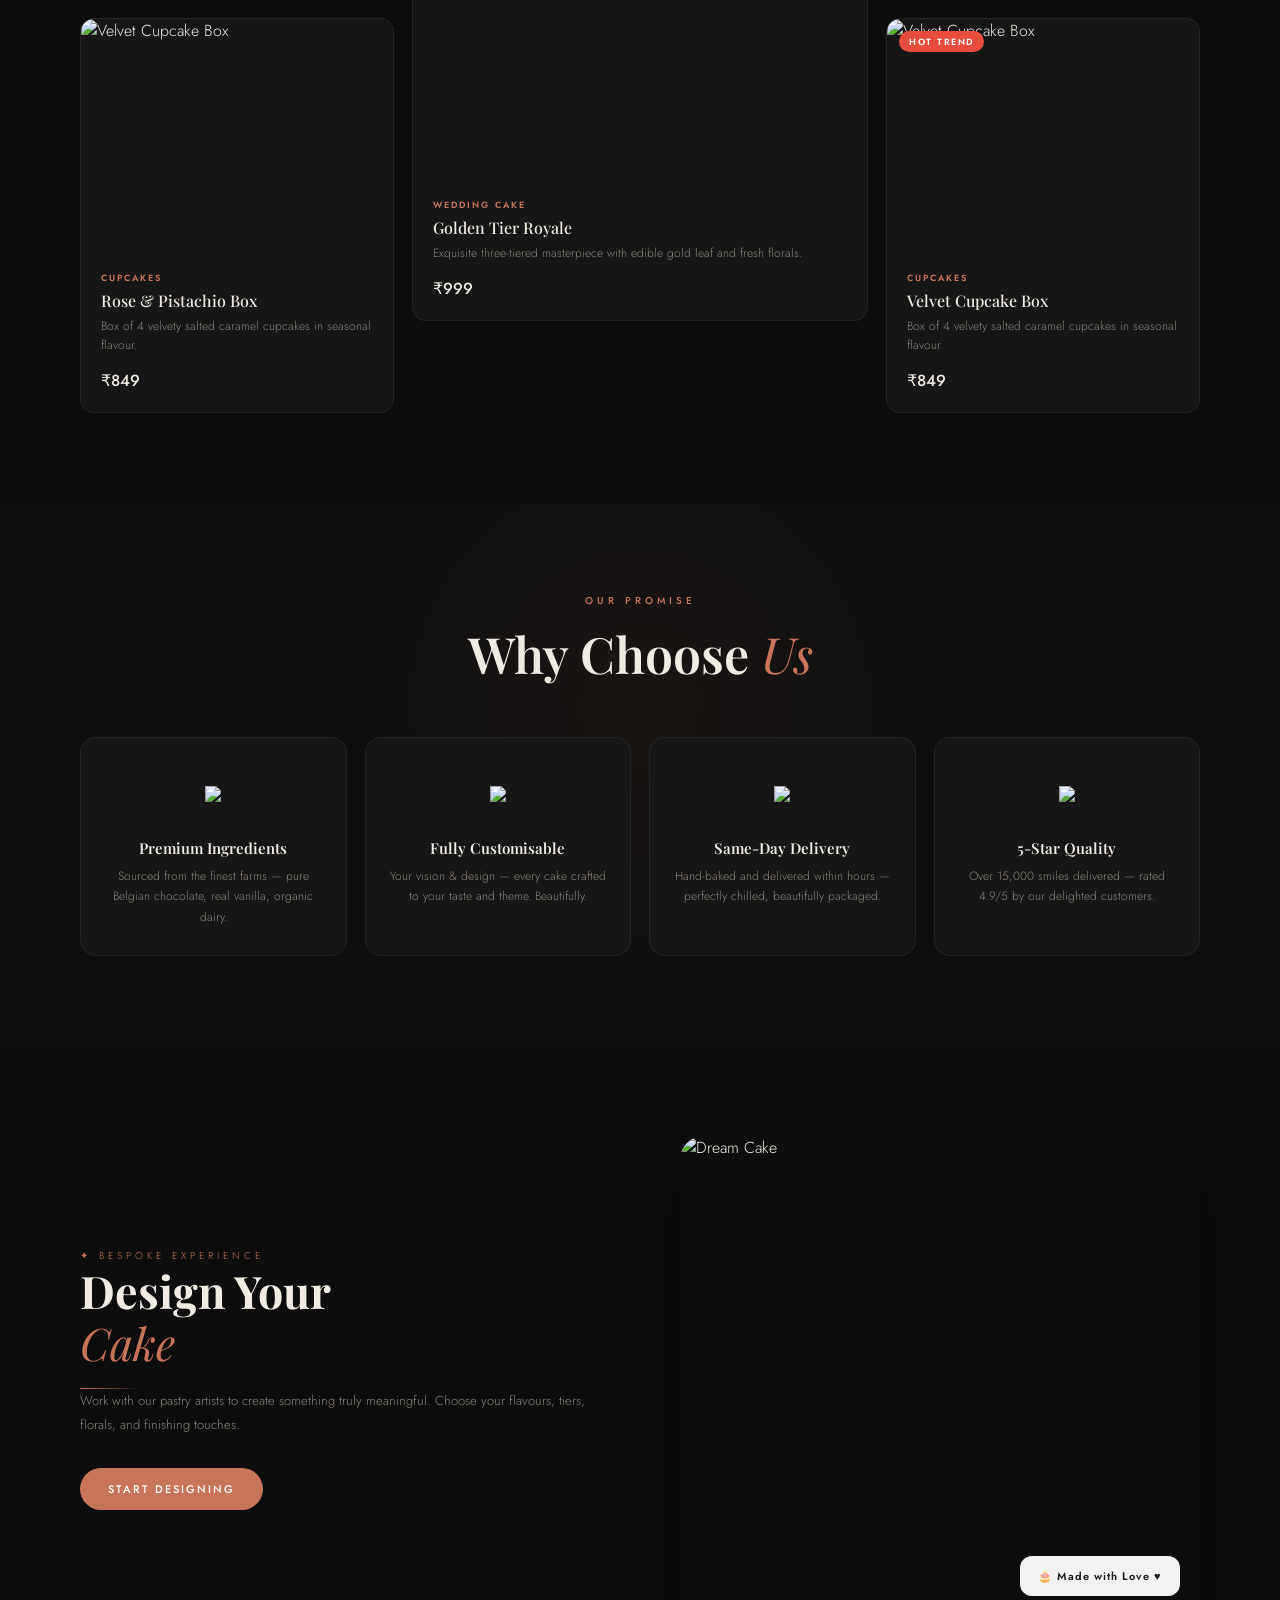
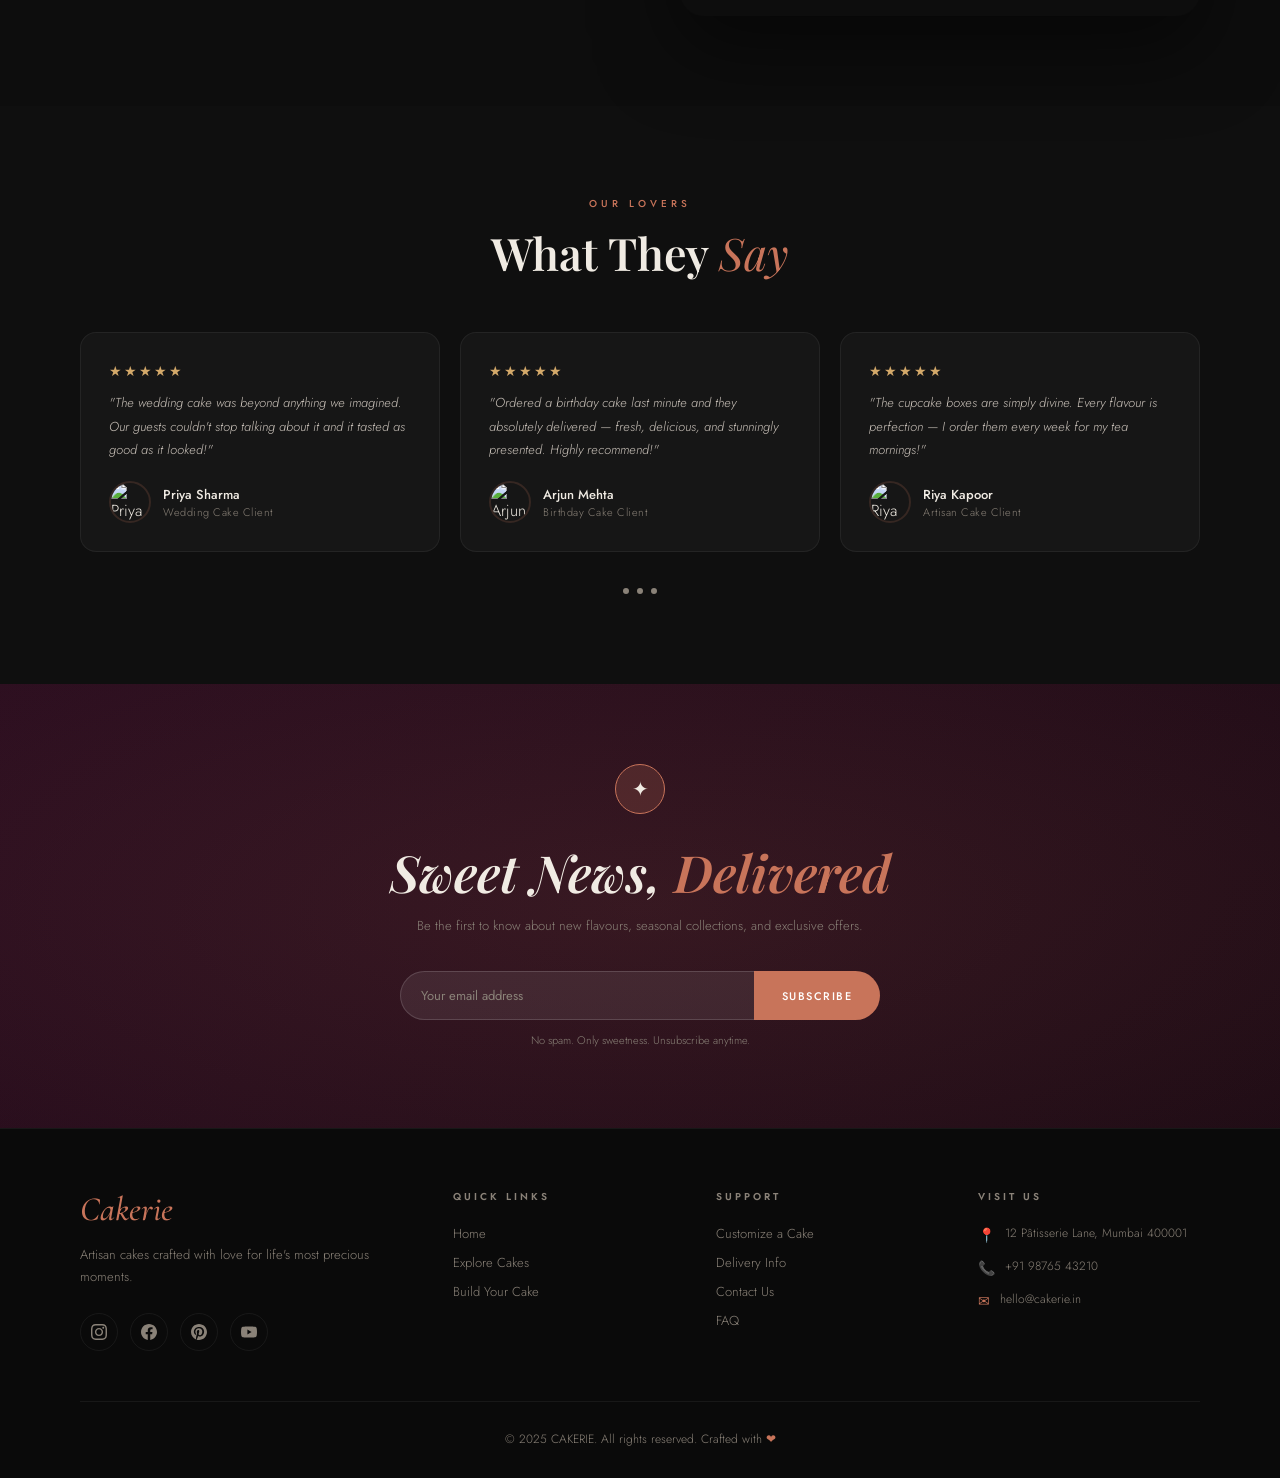
==== commit 34742ccd: "Made changes in cart.html" ====
--- a/index.html
+++ b/index.html
@@ -624,12 +624,7 @@
   
   <div class="nav-right">
     <div class="nav-icons">
-      <a href="#" class="nav-icon" title="Search">
-        <svg width="15" height="15" fill="none" stroke="currentColor" stroke-width="2" viewBox="0 0 24 24">
-          <circle cx="11" cy="11" r="8"/>
-          <path d="m21 21-4.35-4.35"/>
-        </svg>
-      </a>
+      
       <a href="cart.html" class="nav-icon" title="Cart">
         <svg width="15" height="15" fill="none" stroke="currentColor" stroke-width="2" viewBox="0 0 24 24">
           <path d="M6 2 3 6v14a2 2 0 0 0 2 2h14a2 2 0 0 0 2-2V6l-3-4z"/>
--- a/style.css
+++ b/style.css
@@ -374,6 +374,12 @@
   }
 
   .nav-icons {
+    display: flex;
+    gap: 18px;
+    align-items: center;
+  }
+
+  .nav-icons .nav-icon[title="Search"] {
     display: none;
   }
   
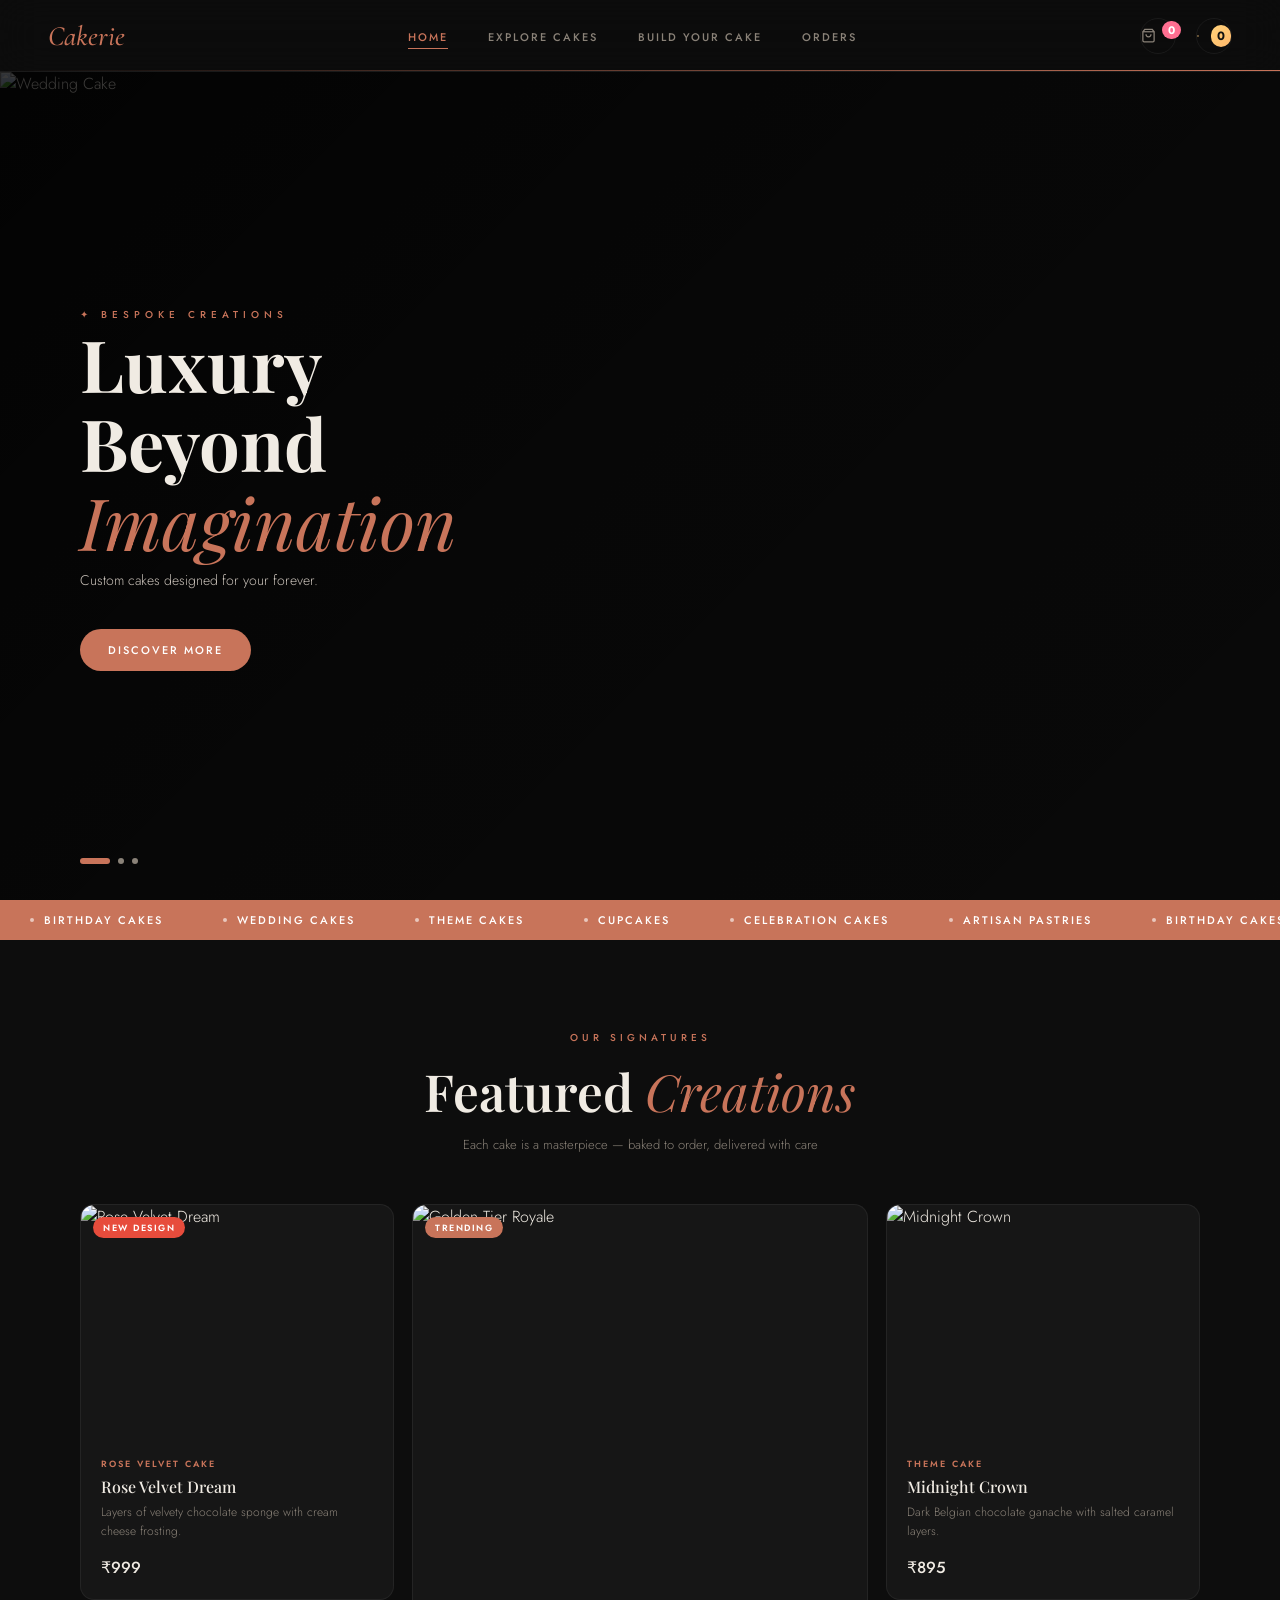
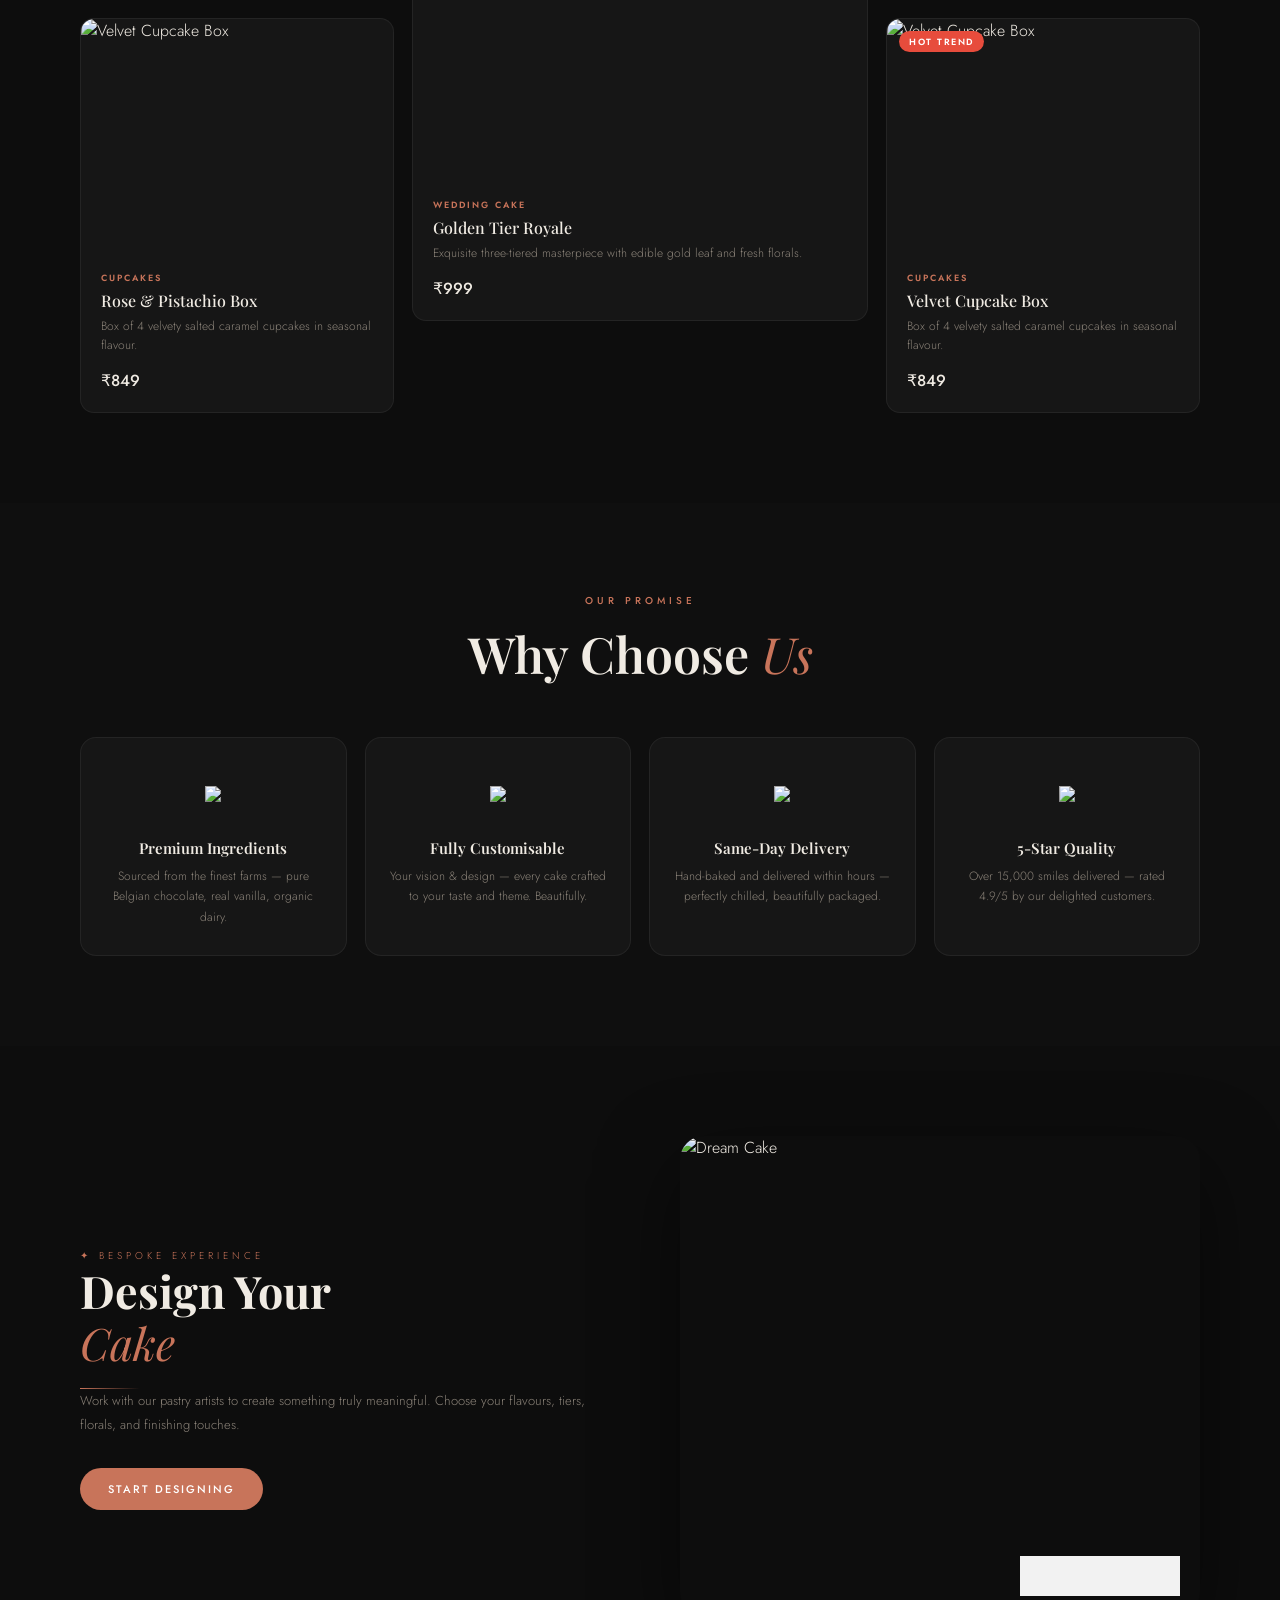
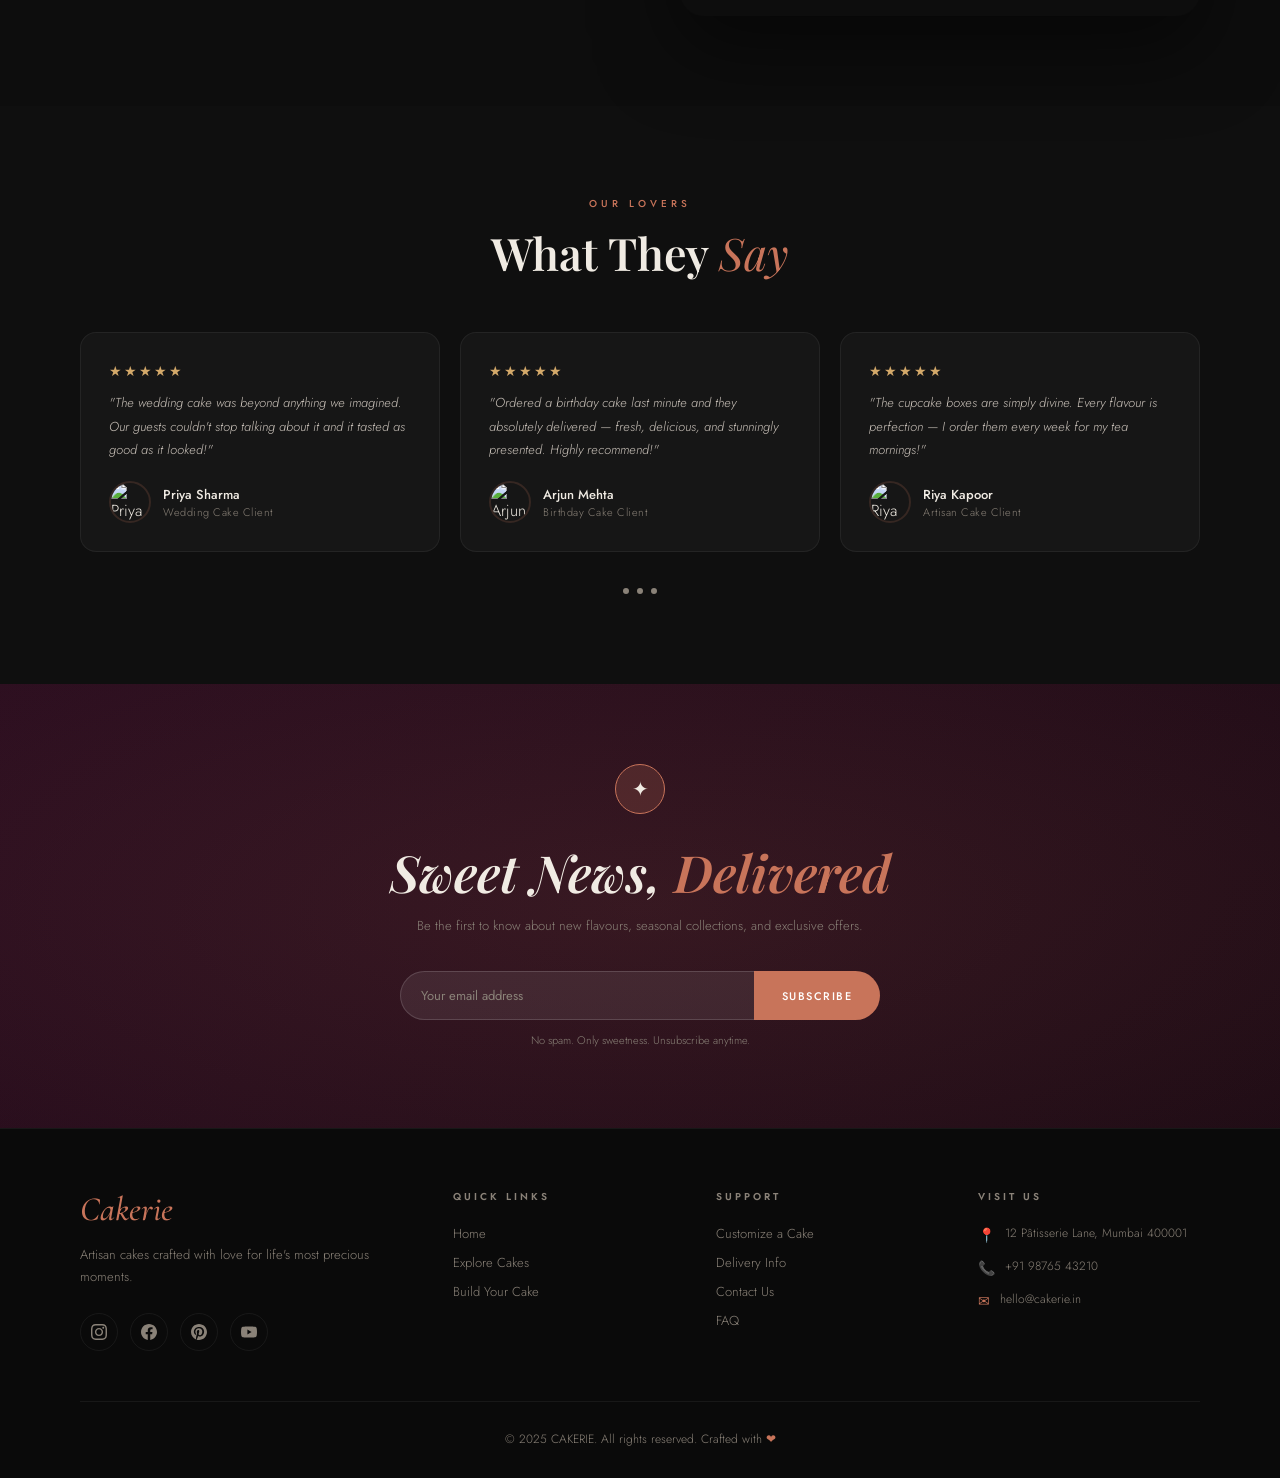
==== commit 6a0e8526: "." ====
--- a/index.html
+++ b/index.html
@@ -210,16 +210,7 @@
       position: relative;
       overflow: hidden;
     }
-    .why-section::before {
-      content: '';
-      position: absolute;
-      top: -100px; left: 50%;
-      transform: translateX(-50%);
-      width: 600px; height: 600px;
-      border-radius: 50%;
-      background: radial-gradient(circle, rgba(200,116,90,0.06), transparent 70%);
-      pointer-events: none;
-    }
+    
     .why-header {
       text-align: center;
       margin-bottom: 50px;
@@ -633,12 +624,20 @@
         </svg>
         <span class="cart-count" aria-hidden="true">0</span>
       </a>
-      <a href="#" class="nav-icon" title="Settings">
-        <svg width="15" height="15" fill="none" stroke="currentColor" stroke-width="2" viewBox="0 0 24 24">
-          <circle cx="12" cy="12" r="3"/>
-          <path d="M19.4 15a1.65 1.65 0 0 0 .33 1.82l.06.06a2 2 0 0 1-2.83 2.83l-.06-.06a1.65 1.65 0 0 0-1.82-.33 1.65 1.65 0 0 0-1 1.51V21a2 2 0 0 1-4 0v-.09A1.65 1.65 0 0 0 9 19.4a1.65 1.65 0 0 0-1.82.33l-.06.06a2 2 0 0 1-2.83-2.83l.06-.06A1.65 1.65 0 0 0 4.68 15a1.65 1.65 0 0 0-1.51-1H3a2 2 0 0 1 0-4h.09A1.65 1.65 0 0 0 4.6 9a1.65 1.65 0 0 0-.33-1.82l-.06-.06a2 2 0 0 1 2.83-2.83l.06.06A1.65 1.65 0 0 0 9 4.68a1.65 1.65 0 0 0 1-1.51V3a2 2 0 0 1 4 0v.09a1.65 1.65 0 0 0 1 1.51 1.65 1.65 0 0 0 1.82-.33l.06-.06a2 2 0 0 1 2.83 2.83l-.06.06A1.65 1.65 0 0 0 19.4 9a1.65 1.65 0 0 0 1.51 1H21a2 2 0 0 1 0 4h-.09a1.65 1.65 0 0 0-1.51 1z"/>
-        </svg>
-      </a>
+      <a href="#" class="nav-icon nav-coin" title="Loyalty Points">
+  <svg class="coin-icon" width="16" height="16" viewBox="0 0 24 24" fill="none" stroke="currentColor" stroke-width="1.5" xmlns="http://www.w3.org/2000/svg">
+    <circle cx="12" cy="12" r="8" fill="url(#g)" stroke="none"></circle>
+    <defs>
+      <linearGradient id="g" x1="0" x2="1">
+        <stop offset="0" stop-color="#ffd27a"/>
+        <stop offset="1" stop-color="#ffb86b"/>
+      </linearGradient>
+    </defs>
+    <text x="12" y="15" text-anchor="middle" font-size="10" font-family="sans-serif" fill="#111" font-weight="700">¢</text>
+  </svg>
+  <span class="coin-badge" id="coinBadge">0</span>
+  <div class="coin-tooltip" id="coinTooltip">Earn: 10 points per ₹1000. 1 point = ₹1. Redeem instantly at checkout.</div>
+</a>
     </div>
     
    
--- a/style.css
+++ b/style.css
@@ -254,6 +254,48 @@
 }
 .nav-icon.active::before { transform: scale(1); }
 
+/* ===== Loyalty Coin Icon ===== */
+.nav-coin {
+  position: relative;
+  display: inline-flex;
+  align-items: center;
+  gap: 8px;
+}
+
+.nav-coin .coin-badge {
+  background: linear-gradient(135deg, #ffd27a, #ffb86b);
+  color: #111;
+  padding: 2px 6px;
+  border-radius: 999px;
+  font-weight: 700;
+  font-size: 12px;
+  margin-left: 4px;
+}
+
+.coin-tooltip {
+  position: absolute;
+  right: 0;
+  top: 40px;
+  min-width: 220px;
+  background: rgba(15, 15, 15, 0.98);
+  border: 1px solid rgba(255, 255, 255, 0.04);
+  padding: 12px;
+  border-radius: 8px;
+  color: #ddd;
+  box-shadow: 0 8px 30px rgba(0, 0, 0, 0.5);
+  display: none;
+  z-index: 3000;
+}
+
+.coin-icon {
+  animation: coinShine 2.5s infinite linear;
+}
+
+@keyframes coinShine {
+  0%   { filter: drop-shadow(0 0 0 rgba(255, 200, 100, 0.0)); }
+  50%  { filter: drop-shadow(0 0 10px rgba(255, 200, 100, 0.6)); }
+  100% { filter: drop-shadow(0 0 0 rgba(255, 200, 100, 0.0)); }
+}
 
 .hamburger {
   display: none;
@@ -313,7 +355,6 @@
   z-index: 2;
 }
 
-/* small toast */
 .cart-toast {
   position: fixed;
   right: 24px;
